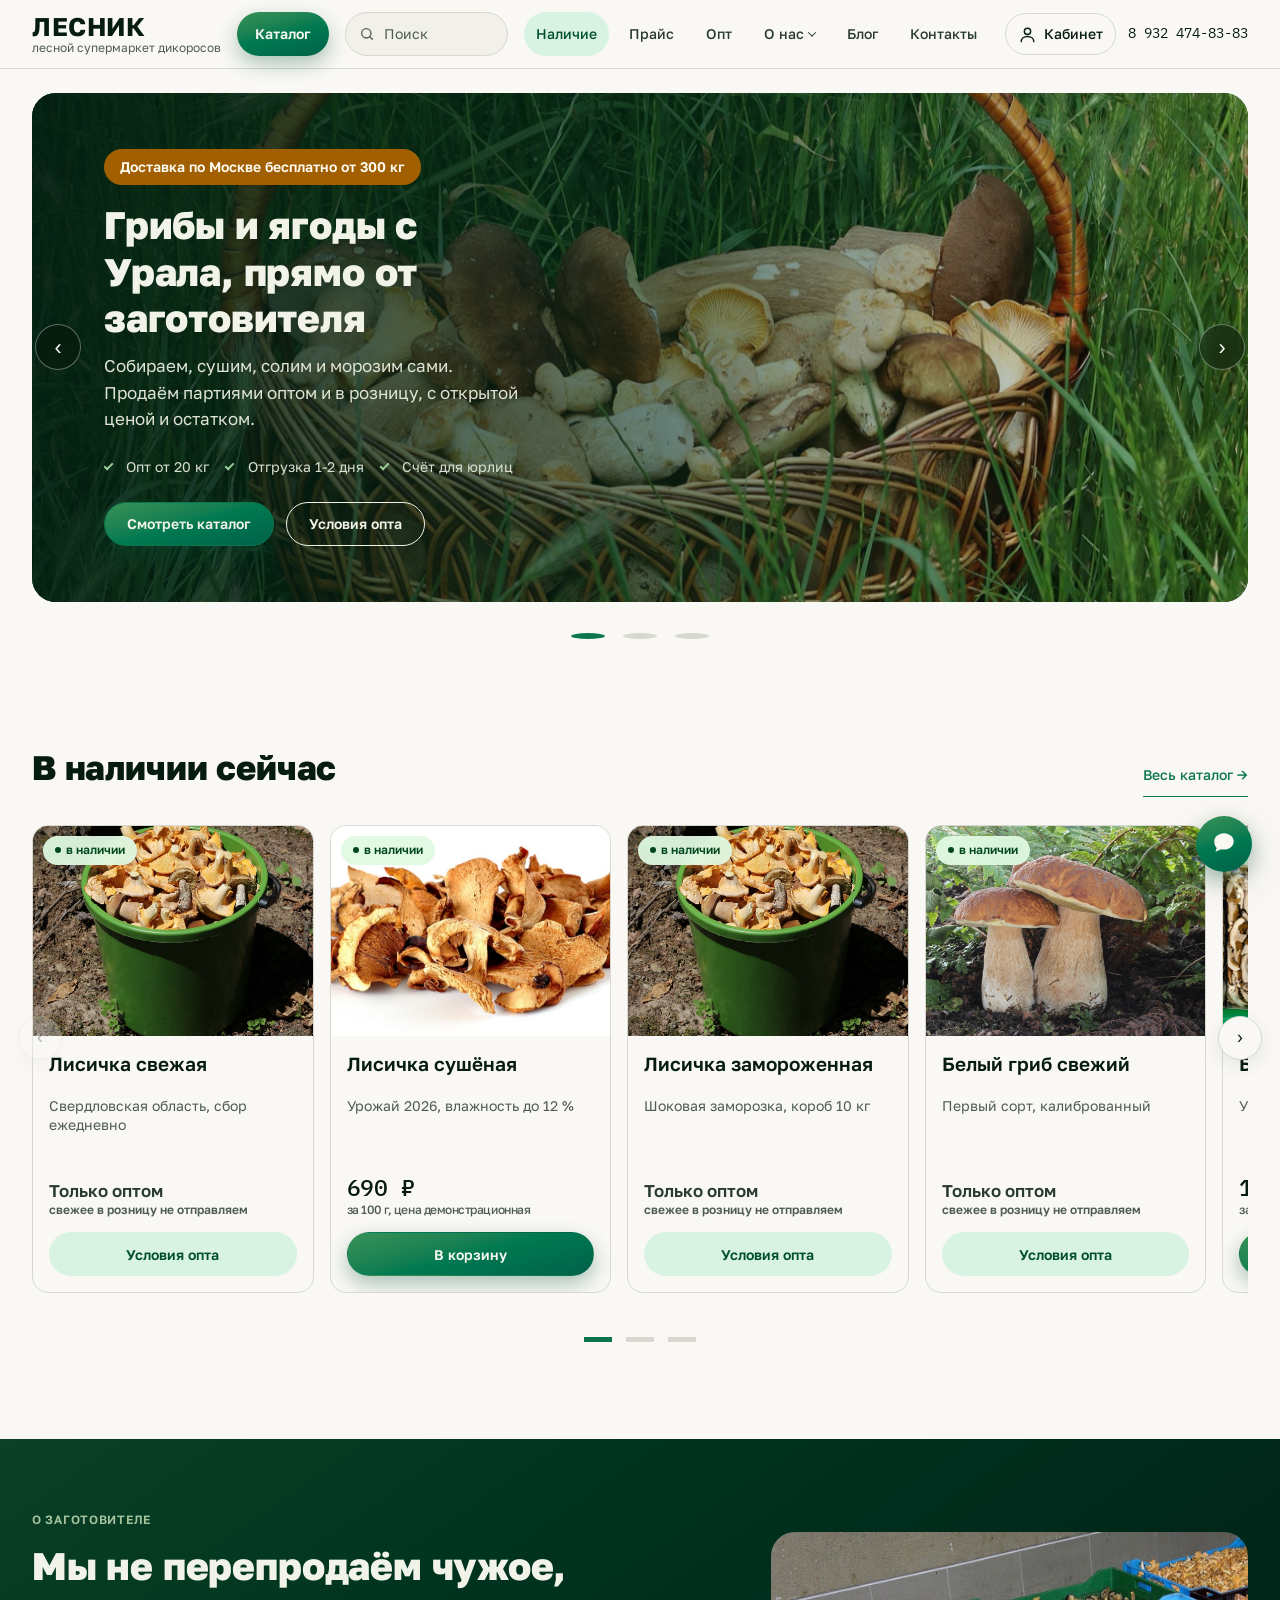
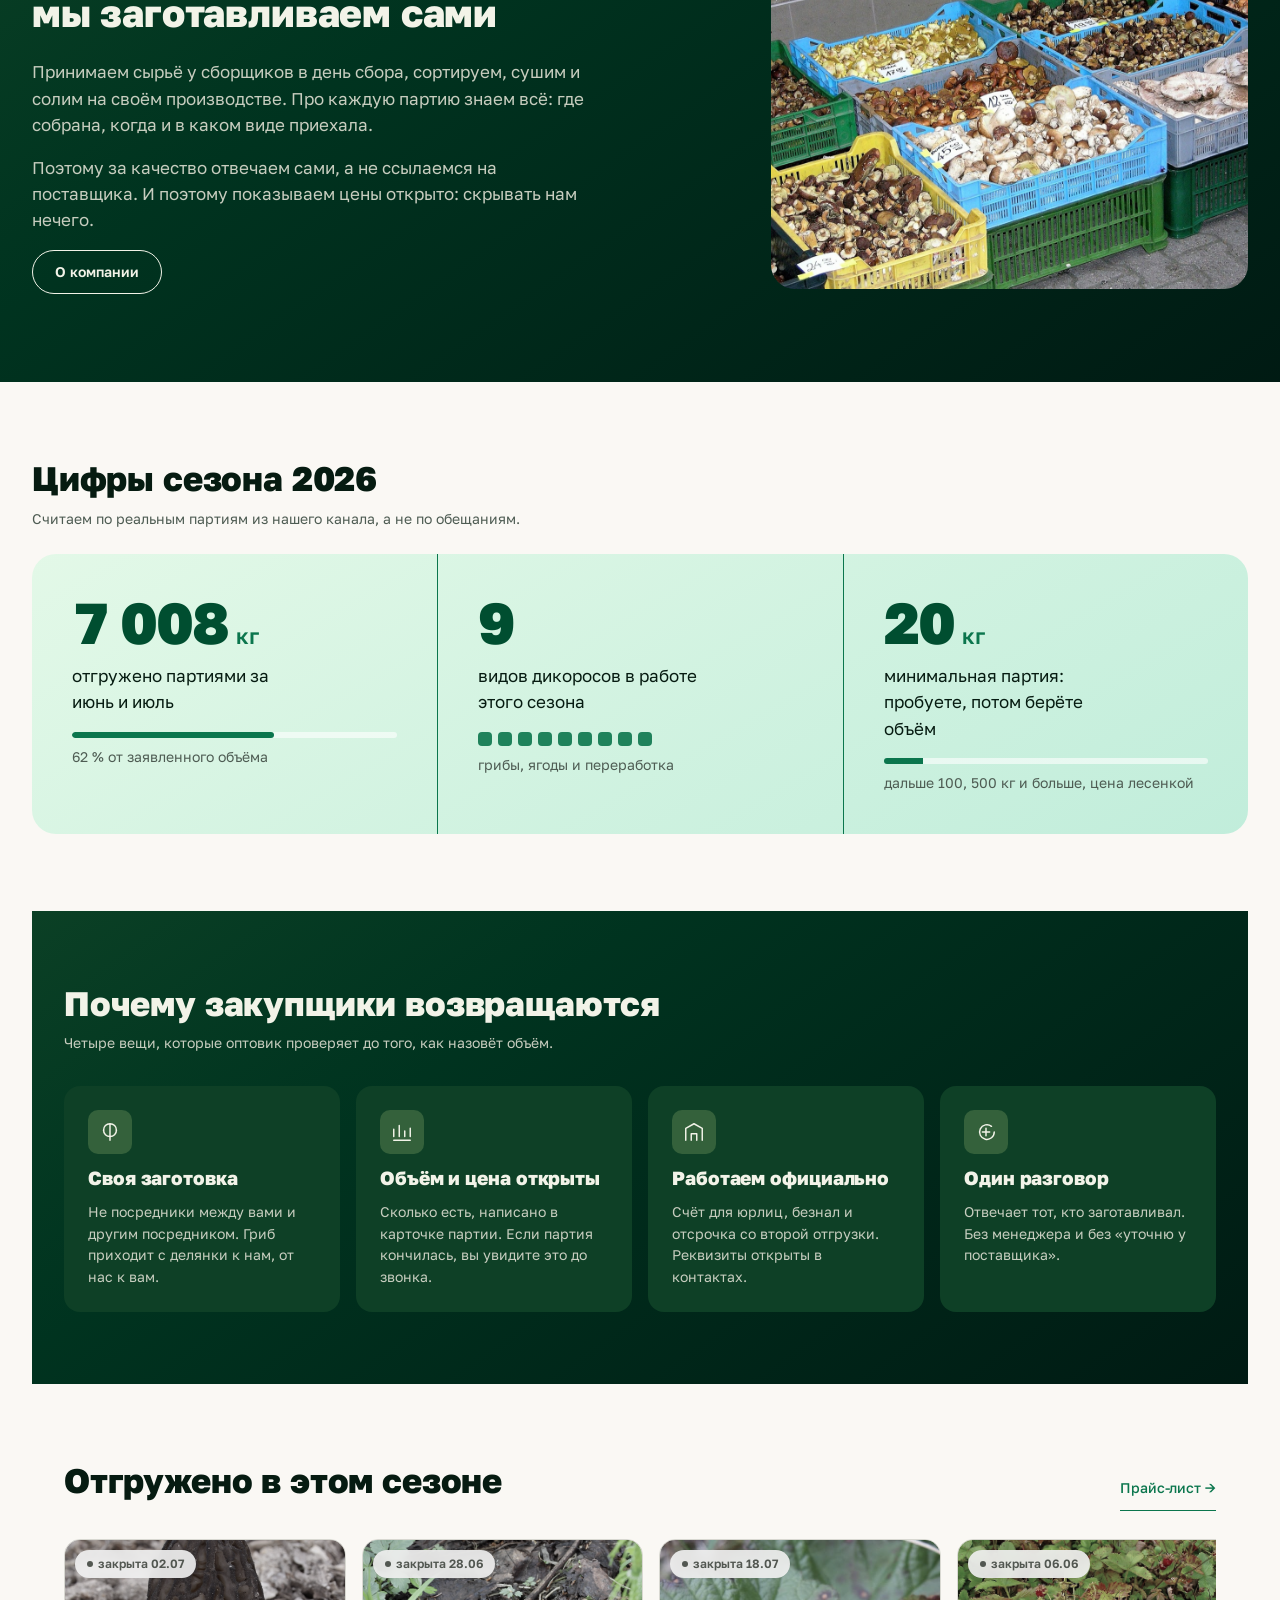
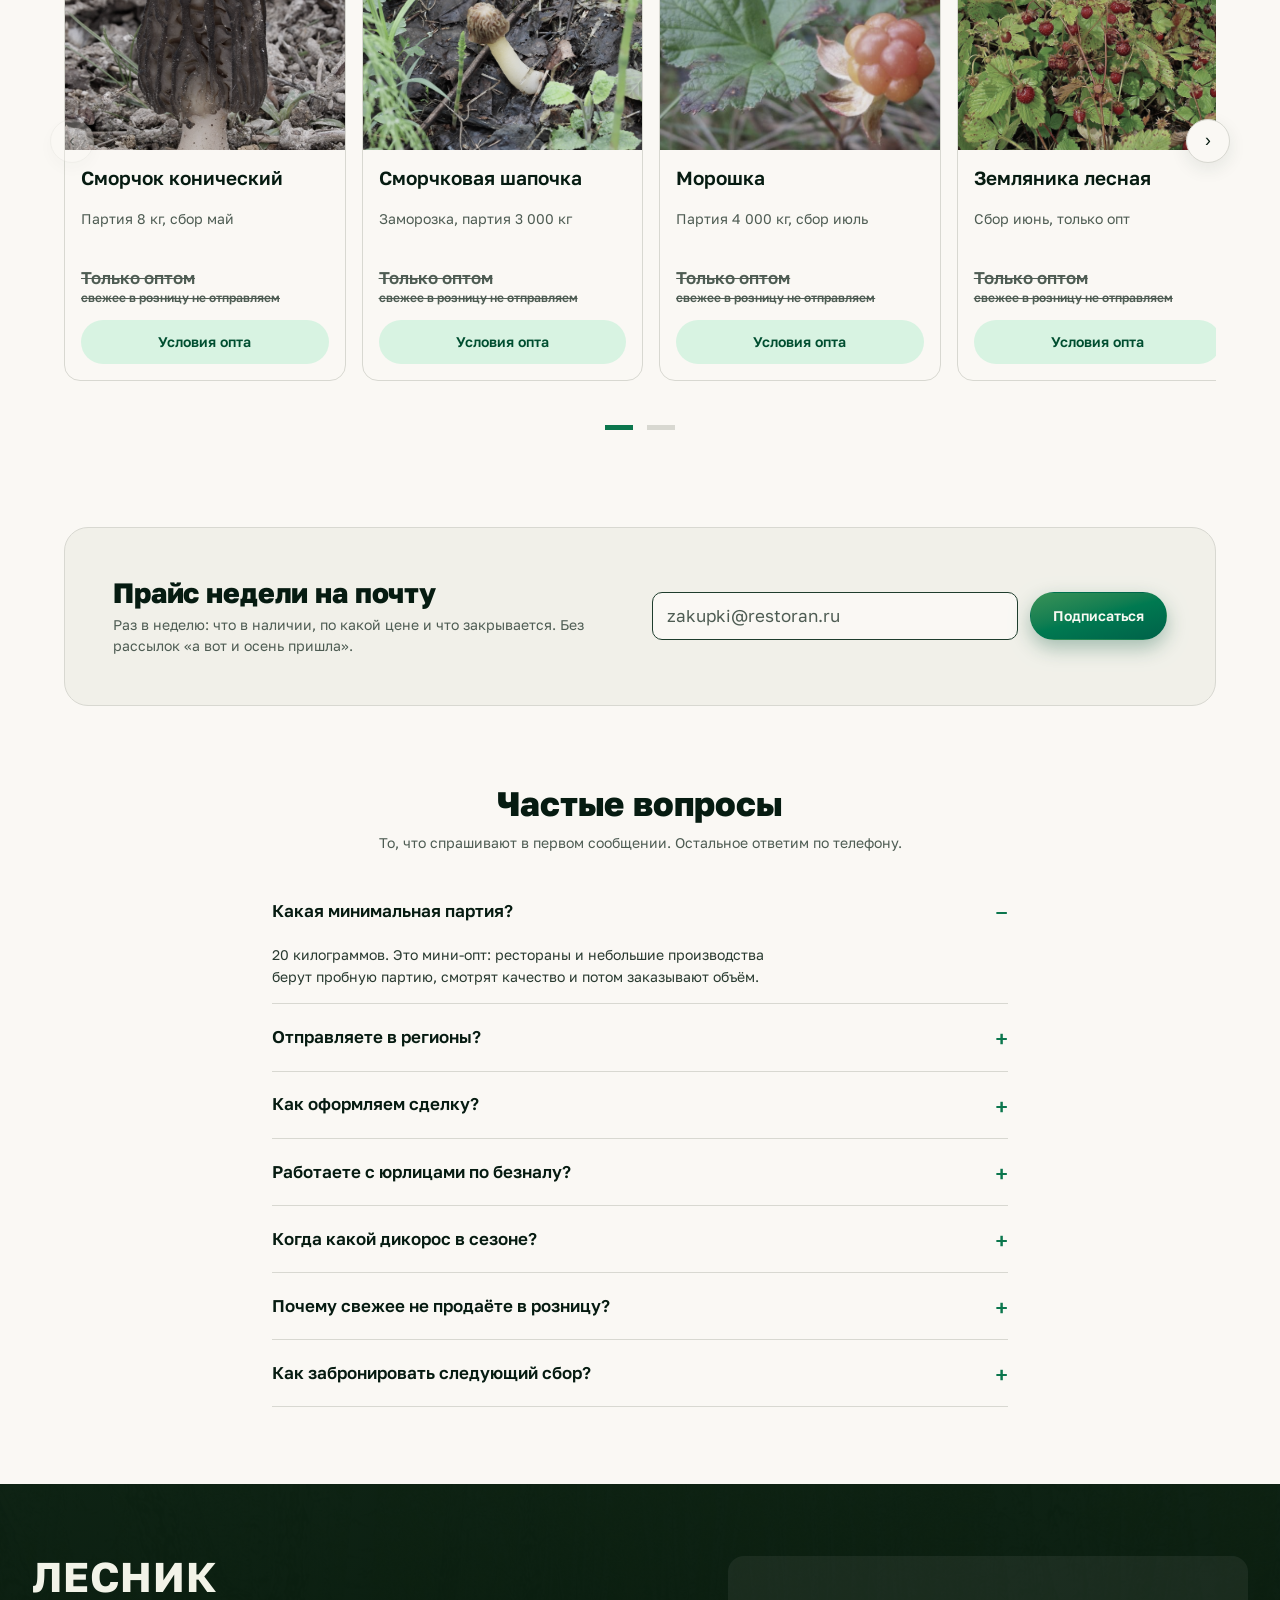
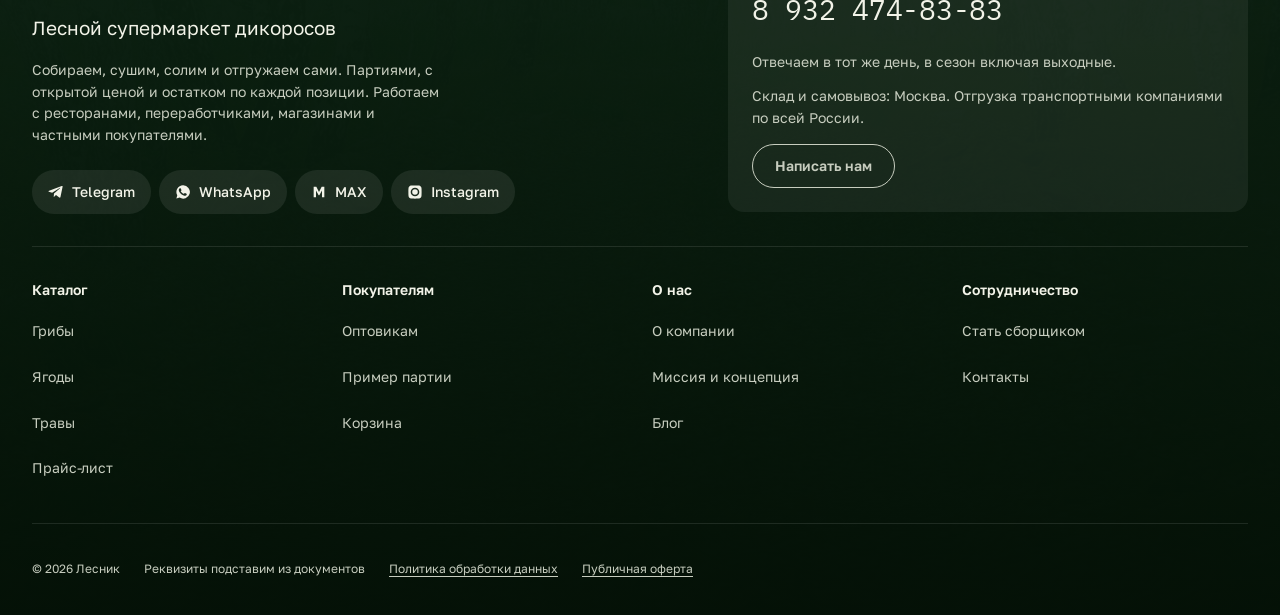
==== index.html @ 61a3cea1 "Каталог: дерево категорий, пресеты, фильтры по объёму, региону и рознице, шторка Co-Authored-By: Cla" ====
<!doctype html>
<html lang="ru">
<head>
<meta charset="utf-8">
<meta name="viewport" content="width=device-width, initial-scale=1">
<title>Лесник, лесной супермаркет дикоросов (прототип)</title>
<meta name="description" content="Прототип интернет-магазина дикоросов: витрина партий, живой прайс, опт и розница.">
<link rel="preconnect" href="https://fonts.googleapis.com">
<link rel="preconnect" href="https://fonts.gstatic.com" crossorigin>
<link href="https://fonts.googleapis.com/css2?family=Golos+Text:wght@400;500;600;700;800&family=IBM+Plex+Mono:wght@400;500&display=swap" rel="stylesheet">
<link rel="stylesheet" href="app.css">
<script src="seed.js"></script>
<script src="store.js"></script>
</head>
<body>

<a class="sr-only" href="#main">К содержимому</a>

<!-- ══════════════════ ШАПКА ══════════════════ -->
<header class="mast">
  <div class="wrap mast__in">
    <a class="mast__brandbox" href="#/" style="text-decoration:none">
      <span class="mast__word">ЛЕСНИК</span>
      <span class="mast__descr">лесной супермаркет дикоросов</span>
    </a>
    <a class="catbtn" href="#/catalog">Каталог</a>

    <div class="search" id="search">
      <form class="search__form" id="searchForm" role="search">
        <span class="search__ico" aria-hidden="true">
          <svg width="16" height="16" viewBox="0 0 24 24" fill="none" stroke="currentColor" stroke-width="2" stroke-linecap="round"><circle cx="11" cy="11" r="7"/><path d="M20 20l-3.5-3.5"/></svg>
        </span>
        <input type="search" id="searchInput" placeholder="Поиск"
               data-ph-open="Например: лисичка сушёная в мешках или ягода в заморозке"
               aria-label="Поиск по каталогу" autocomplete="off">
        <button class="search__go" type="submit">Найти</button>
        <button class="search__x" type="button" id="searchClose" aria-label="Закрыть поиск">
          <svg width="18" height="18" viewBox="0 0 24 24" fill="none" stroke="currentColor" stroke-width="2" stroke-linecap="round"><path d="M6 6l12 12M18 6L6 18"/></svg>
        </button>
        <div class="search__drop" id="searchDrop" role="region" aria-label="Подсказки поиска" hidden></div>
      </form>
    </div>

    <nav class="mast__nav" aria-label="Основная навигация">
      <a href="#/">Наличие</a>
      <a href="#/price">Прайс</a>
      <a href="#/opt">Опт</a>
      <details class="drop" id="dropAbout">
        <summary class="drop__btn">О нас</summary>
        <div class="drop__menu">
          <a href="#/about">О компании<small>Кто мы и как заготавливаем</small></a>
          <a href="#/mission">Миссия и концепция<small>Во что мы верим</small></a>
          <a href="#/pickers">Сборщикам<small>Заработок от 120 000 ₽ в месяц</small></a>
          <a href="#/eco">Экотуризм<small>Выезд за грибами вместе с нами</small></a>
        </div>
      </details>
      <a class="navm" href="#/about">О компании</a>
      <a class="navm" href="#/eco">Экотуризм</a>
      <a class="navm" href="#/mission">Миссия</a>
      <a class="navm" href="#/pickers">Сборщикам</a>
      <a href="#/blog">Блог</a>
      <a href="#/contacts">Контакты</a>
    </nav>

    <div class="mast__tools">
      <a class="mast__lk" href="#/lk" id="lkLink" aria-label="Кабинет оптового покупателя">
        <svg width="19" height="19" viewBox="0 0 24 24" fill="none" stroke="currentColor" stroke-width="1.8" stroke-linecap="round" stroke-linejoin="round"><circle cx="12" cy="8" r="4"/><path d="M4 21c0-4 3.6-6.5 8-6.5s8 2.5 8 6.5"/></svg>
        <span class="mast__lk__t" id="lkLabel">Кабинет</span>
      </a>
      <a class="mast__phone" href="tel:+79324748383">8 932 474-83-83</a>
      <a class="mast__call" href="tel:+79324748383" aria-label="Позвонить">
        <svg width="19" height="19" viewBox="0 0 24 24" fill="none" stroke="currentColor" stroke-width="2" stroke-linecap="round" stroke-linejoin="round"><path d="M22 16.9v3a2 2 0 0 1-2.2 2 19.8 19.8 0 0 1-8.6-3.1 19.5 19.5 0 0 1-6-6A19.8 19.8 0 0 1 2.1 4.2 2 2 0 0 1 4.1 2h3a2 2 0 0 1 2 1.7c.13.96.36 1.9.7 2.8a2 2 0 0 1-.45 2.1L8.1 9.9a16 16 0 0 0 6 6l1.3-1.25a2 2 0 0 1 2.1-.45c.9.34 1.84.57 2.8.7A2 2 0 0 1 22 16.9z"/></svg>
      </a>
      <a href="#/cart" class="cartlink" id="cartlink" hidden>Корзина <span id="cartcount" class="num">0</span></a>
    </div>
  </div>
</header>

<main id="main">

<!-- ══════════════════ ГЛАВНАЯ ══════════════════ -->
<section class="screen" data-route="/" aria-label="Наличие">
  <div class="wrap">

    <div class="hero">
      <div class="hero__frame">
        <div class="hero__slide is-on" data-slide="0">
          <img src="img/hero.jpg" alt="Корзина со свежесобранными лесными грибами" fetchpriority="high">
          <div class="hero__veil"></div>
          <div class="hero__copy">
            <span class="hero__promo" data-text="heroPromo">Доставка по Москве бесплатно от 300 кг</span>
            <h1 data-text="heroTitle">Грибы и ягоды с Урала, прямо от заготовителя</h1>
            <p>Собираем, сушим, солим и морозим сами. Продаём партиями оптом и в розницу, с открытой ценой и остатком.</p>
            <ul class="hero__facts">
              <li>Опт от 20 кг</li>
              <li>Отгрузка 1-2 дня</li>
              <li>Счёт для юрлиц</li>
            </ul>
            <div class="hero__cta">
              <a class="btn btn--solid" href="#/catalog">Смотреть каталог</a>
              <a class="btn" href="#/opt">Условия опта</a>
            </div>
          </div>
        </div>
        <div class="hero__slide" data-slide="1">
          <img src="img/smorchok.jpg" alt="Сморчок конический в лесу" loading="lazy">
          <div class="hero__veil"></div>
          <div class="hero__copy">
            <h2>Бронь урожая 2027</h2>
            <p>Сморчок и морошка уходят в первые дни. Зимой фиксируем объём и цену на весенний сбор.</p>
            <a class="btn btn--solid" href="#/opt">Бронь следующего сбора</a>
          </div>
        </div>
        <div class="hero__slide" data-slide="2">
          <img src="img/sborshiki.jpg" alt="Сборщики дикоросов в лесу" loading="lazy">
          <div class="hero__veil"></div>
          <div class="hero__copy">
            <h2>Ищем сборщиков в команду</h2>
            <p>Оплачиваем проезд и проживание, платим зарплату. Заработок от 120 000 ₽ в месяц в сезон.</p>
            <a class="btn btn--solid" href="#/pickers">Стать сборщиком</a>
          </div>
        </div>
      </div>
      <div class="hero__pager">
        <button class="hero__nav hero__nav--prev" type="button" data-hero="-1" aria-label="Предыдущий баннер"><span>‹</span></button>
        <div class="hero__dots" role="group" aria-label="Слайды">
          <button type="button" data-dot="0" aria-pressed="true" aria-label="Слайд 1"></button>
          <button type="button" data-dot="1" aria-pressed="false" aria-label="Слайд 2"></button>
          <button type="button" data-dot="2" aria-pressed="false" aria-label="Слайд 3"></button>
        </div>
        <button class="hero__nav hero__nav--next" type="button" data-hero="1" aria-label="Следующий баннер"><span>›</span></button>
      </div>
    </div>

    <div class="shead" data-reveal>
      <h2>В наличии сейчас</h2>
      <a class="tlink" href="#/catalog">Весь каталог →</a>
    </div>
    <div class="rail" data-rail-box data-reveal>
      <ul class="rail__track" id="homeLive"></ul>
      <button class="rail__nav rail__nav--prev" type="button" data-rail="-1" aria-label="Назад">‹</button>
      <button class="rail__nav rail__nav--next" type="button" data-rail="1" aria-label="Вперёд">›</button>
      <div class="rail__dots" role="group" aria-label="Страницы"></div>
    </div>
  </div>

  <div class="statement">
    <div class="wrap statement__in">
      <div data-reveal>
        <p class="eyebrow">О заготовителе</p>
        <h2>Мы не перепродаём чужое, мы заготавливаем сами</h2>
        <p>Принимаем сырьё у сборщиков в день сбора, сортируем, сушим и солим на своём производстве. Про каждую партию знаем всё: где собрана, когда и в каком виде приехала.</p>
        <p>Поэтому за качество отвечаем сами, а не ссылаемся на поставщика. И поэтому показываем цены открыто: скрывать нам нечего.</p>
        <p><a class="btn" href="#/about">О компании</a></p>
      </div>
      <div class="statement__shot" data-reveal>
        <img src="img/priemka.jpg" alt="Ящики со свежими грибами на приёмке, у каждой партии свой ценник" loading="lazy">
      </div>
    </div>
  </div>

  <div class="wrap">
    <div class="shead shead--stack" data-reveal>
      <h2>Цифры сезона 2026</h2>
      <p>Считаем по реальным партиям из нашего канала, а не по обещаниям.</p>
    </div>

    <div class="figures" data-reveal>
      <div class="summary">
        <div class="summary__cell">
          <span class="summary__val"><span data-count="7008">0</span><small>кг</small></span>
          <p class="summary__cap">отгружено партиями за июнь и июль</p>
          <div class="summary__bar" data-bar="62"><i></i></div>
          <p class="summary__note">62 % от заявленного объёма</p>
        </div>

        <div class="summary__cell">
          <span class="summary__val"><span data-count="9">0</span></span>
          <p class="summary__cap">видов дикоросов в работе этого сезона</p>
          <ul class="summary__marks" aria-hidden="true">
            <li></li><li></li><li></li><li></li><li></li><li></li><li></li><li></li><li></li>
          </ul>
          <p class="summary__note">грибы, ягоды и переработка</p>
        </div>

        <div class="summary__cell">
          <span class="summary__val"><span data-count="20">0</span><small>кг</small></span>
          <p class="summary__cap">минимальная партия: пробуете, потом берёте объём</p>
          <div class="summary__scale" aria-hidden="true"><i></i></div>
          <p class="summary__note">дальше 100, 500 кг и больше, цена лесенкой</p>
        </div>
      </div>
    </div>

  <div class="darkpanel">
    <div class="wrap darkpanel__in">
      <div class="darkpanel__head" data-reveal>
        <h2>Почему закупщики возвращаются</h2>
        <p>Четыре вещи, которые оптовик проверяет до того, как назовёт объём.</p>
      </div>
      <div class="tiles" data-reveal>
        <div class="tile">
          <span class="tile__ico" aria-hidden="true"><svg viewBox="0 0 24 24"><path d="M12 3v18M5 10c0-4 3-7 7-7M19 10c0-4-3-7-7-7"/><path d="M5 10c0 4 3 7 7 7s7-3 7-7"/></svg></span>
          <h3>Своя заготовка</h3>
          <p>Не посредники между вами и другим посредником. Гриб приходит с делянки к нам, от нас к вам.</p>
        </div>
        <div class="tile">
          <span class="tile__ico" aria-hidden="true"><svg viewBox="0 0 24 24"><path d="M3 17V9M9 17V5M15 17v-6M21 17v-9"/><path d="M3 21h18"/></svg></span>
          <h3>Объём и цена открыты</h3>
          <p>Сколько есть, написано в карточке партии. Если партия кончилась, вы увидите это до звонка.</p>
        </div>
        <div class="tile">
          <span class="tile__ico" aria-hidden="true"><svg viewBox="0 0 24 24"><path d="M3 21V8l9-5 9 5v13"/><path d="M9 21v-7h6v7"/></svg></span>
          <h3>Работаем официально</h3>
          <p>Счёт для юрлиц, безнал и отсрочка со второй отгрузки. Реквизиты открыты в контактах.</p>
        </div>
        <div class="tile">
          <span class="tile__ico" aria-hidden="true"><svg viewBox="0 0 24 24"><path d="M21 12a8 8 0 1 1-3-6.2"/><path d="M8 12h8M12 8v8"/></svg></span>
          <h3>Один разговор</h3>
          <p>Отвечает тот, кто заготавливал. Без менеджера и без «уточню у поставщика».</p>
        </div>
      </div>
    </div>
  </div>

  <div class="wrap">
    <div class="shead" data-reveal>
      <h2>Отгружено в этом сезоне</h2>
      <a class="tlink" href="#/price">Прайс-лист →</a>
    </div>
    <div class="rail" data-rail-box data-reveal>
      <ul class="rail__track" id="homeClosed"></ul>
      <button class="rail__nav rail__nav--prev" type="button" data-rail="-1" aria-label="Назад">‹</button>
      <button class="rail__nav rail__nav--next" type="button" data-rail="1" aria-label="Вперёд">›</button>
      <div class="rail__dots" role="group" aria-label="Страницы"></div>
    </div>
    <div class="subscribe" data-reveal>
      <div>
        <h2>Прайс недели на почту</h2>
        <p>Раз в неделю: что в наличии, по какой цене и что закрывается. Без рассылок «а вот и осень пришла».</p>
      </div>
      <form data-form="sub" novalidate>
        <label class="field"><span class="sr-only">Почта</span><input name="mail" type="email" placeholder="zakupki@restoran.ru" required><em class="err">Проверьте адрес почты</em></label>
        <button class="btn btn--solid" type="submit">Подписаться</button>
      </form>
    </div>

    <div class="shead shead--center" data-reveal>
      <h2>Частые вопросы</h2>
      <p>То, что спрашивают в первом сообщении. Остальное ответим по телефону.</p>
    </div>
    <div class="faq" data-reveal>
      <details open>
        <summary>Какая минимальная партия?</summary>
        <p>20 килограммов. Это мини-опт: рестораны и небольшие производства берут пробную партию, смотрят качество и потом заказывают объём.</p>
      </details>
      <details>
        <summary>Отправляете в регионы?</summary>
        <p>Да, транспортной компанией. Сушёное и замороженное едет в любой регион. Свежую лисичку тоже возим: она не червивеет и переносит двое суток дороги.</p>
      </details>
      <details>
        <summary>Как оформляем сделку?</summary>
        <p>Работаем по счёту с юрлицами и за наличные с частными покупателями. Реквизиты открыты в контактах, счёт выставляем в день заявки, отсрочка обсуждается со второй отгрузки.</p>
      </details>
      <details>
        <summary>Работаете с юрлицами по безналу?</summary>
        <p>Да. Счёт выставляем в день заявки, отсрочка обсуждается со второй отгрузки. Наличные и карта тоже работают.</p>
      </details>
      <details>
        <summary>Когда какой дикорос в сезоне?</summary>
        <p>Сморчок в апреле и мае, земляника в июне, лисичка с июня по сентябрь, морошка в июле, белый гриб с июля по октябрь, клюква и брусника в сентябре и октябре. Вне сезона отгружаем из сушки и заморозки.</p>
      </details>
      <details>
        <summary>Почему свежее не продаёте в розницу?</summary>
        <p>Свежий гриб живёт трое суток и не переживёт доставку до квартиры. В розницу продаём сушёное, замороженное и солёное: оно доезжает в том виде, за который мы отвечаем.</p>
      </details>
      <details>
        <summary>Как забронировать следующий сбор?</summary>
        <p>Зимой фиксируем объём и цену на весенние и летние партии. Вы называете объём, мы цену, и партия едет к вам, а не в общий доступ.</p>
      </details>
    </div>
  </div>
</section>

<!-- ══════════════════ КАТАЛОГ ══════════════════ -->
<section class="screen" data-route="/catalog" aria-label="Каталог">
  <div class="wrap">
    <div class="inv">
      <h1>Каталог дикоросов</h1>
      <div class="inv__meta">
        <span>Грибы, ягоды и травы</span>
        <span>Свежие, замороженные, сушёные, солёные</span>
      </div>
    </div>

    <div class="catalog" style="margin-top:var(--space-xl)">
      <aside class="catnav" id="catnav">
        <button class="catnav__toggle" type="button" data-catnav-toggle>Категории</button>
        <!-- список строится из данных админки: названия и состав категорий правятся там -->
        <ul class="catnav__list" id="catnavList"></ul>
      </aside>

      <div>
        <div class="filterbar">
          <!-- быстрые наборы: один тап вместо трёх переключений -->
          <div class="presets" role="group" aria-label="Быстрый выбор">
            <button type="button" data-preset="fresh">Свежее</button>
            <button type="button" data-preset="keep">Долгого хранения</button>
            <button type="button" data-preset="retail">Есть в рознице</button>
            <button type="button" data-preset="mini">Мини-опт от 20 кг</button>
          </div>

          <div class="filterbar__row">
            <button class="fbtn" type="button" id="filtersOpen">
              <svg width="16" height="16" viewBox="0 0 24 24" fill="none" stroke="currentColor" stroke-width="2" stroke-linecap="round"><path d="M4 6h16M7 12h10M10 18h4"/></svg>
              Фильтры<span class="fbtn__n" id="filtersN" hidden>0</span>
            </button>

            <div class="filters" role="group" aria-label="Фильтры">
              <label class="switchpill">
                <input type="checkbox" id="showClosed">
                <span>Показывать закрытые</span>
              </label>
              <div class="drop drop--sort" id="sortDrop">
                <button class="drop__btn" type="button" id="sortBtn" aria-expanded="false">
                  <span id="sortLabel">По наличию</span>
                </button>
                <div class="drop__menu" id="sortMenu" hidden>
                  <button type="button" data-sort="default">По наличию</button>
                  <button type="button" data-sort="price">По цене</button>
                  <button type="button" data-sort="date">По дате сбора</button>
                </div>
              </div>
            </div>

            <p class="counter" id="catCounter"></p>
          </div>

          <div class="chips" id="chips"></div>
        </div>

        <!-- шторка фильтров: на телефоне всё уходит сюда -->
        <div class="fsheet" id="fsheet" hidden>
          <div class="fsheet__box" role="dialog" aria-modal="true" aria-label="Фильтры">
            <div class="fsheet__grip"></div>
            <div class="fsheet__head">
              <h2>Фильтры</h2>
              <button class="btn btn--sm" type="button" data-fsheet-close>Закрыть</button>
            </div>

            <div class="fgroup">
              <p class="fgroup__t">Минимальный объём</p>
              <div class="fopts">
                <button type="button" data-filter="vol" data-value="mini">От 20 кг</button>
                <button type="button" data-filter="vol" data-value="big">От 500 кг</button>
              </div>
            </div>

            <div class="fgroup">
              <p class="fgroup__t">Регион сбора</p>
              <div class="fopts" id="fRegions"></div>
            </div>

            <div class="fgroup">
              <p class="fgroup__t">Ещё</p>
              <div class="fopts">
                <button type="button" data-filter="retail" data-value="yes">Есть в рознице</button>
                <button type="button" data-filter="avail" data-value="all">Показывать закрытые</button>
              </div>
            </div>

            <div class="fsheet__foot">
              <button class="btn" type="button" data-reset-filters>Сбросить</button>
              <button class="btn btn--solid" type="button" data-fsheet-close id="fsheetApply">Показать</button>
            </div>
          </div>
        </div>

        <ul class="lots" id="catGrid"></ul>
        <div class="empty" id="catEmpty" hidden></div>
      </div>
    </div>
  </div>
</section>

<!-- ══════════════════ КАРТОЧКА ПАРТИИ (рендерится из данных) ══════════════════ -->
<section class="screen" data-route="/lot" aria-label="Партия">
  <div class="wrap" id="lotPage"></div>
</section>

<!-- ══════════════════ ОПТ ══════════════════ -->
<section class="screen" data-route="/opt" aria-label="Оптовикам">
  <div class="wrap">
    <div class="inv">
      <h1>Оптом от 20 килограммов, счёт в тот же день</h1>
      <div class="inv__meta"><span>Мини-опт от 20 кг</span><span>Опт от 500 кг</span><span>Контракт на сезон обсуждается отдельно</span></div>
    </div>

    <div class="shead shead--stack">
      <h2>Кому мы отгружаем</h2>
      <p>У каждого сегмента свой минимальный объём, своя тара и свои условия отгрузки.</p>
    </div>
    <div class="trust">
      <div><b>Рестораны и шефы</b>свежий гриб и ягода в сезон, доставка по Москве в день сбора, от 20 кг</div>
      <div><b>Переработчики</b>крупный объём одной фракции: заморозка, сушка, соление в бочках, от 500 кг</div>
      <div><b>Магазины и сети</b>сушёное и мороженое под фасовку, стабильный объём круглый год</div>
      <div><b>Экспорт</b>сушёный белый и лисичка, объём, тара и сроки обсуждаются индивидуально</div>
    </div>

    <div class="shead shead--stack">
      <h2>Как проходит сделка</h2>
      <p>Три действия от заявки до машины. Без предоплаты за знакомство.</p>
    </div>
    <ol class="steps">
      <li><b>Смотрите партию</b><p>Объём, фракция, регион и дата сбора в карточке. Цена лесенкой от объёма, без «напишите в директ».</p></li>
      <li><b>Бронируете объём</b><p>Заявка приходит напрямую, отвечаем в тот же день. Выставляем счёт или работаем за наличные.</p></li>
      <li><b>Забираете</b><p>Самовывоз со склада, доставка по Москве или отправка транспортной компанией в регион.</p></li>
    </ol>

    <div class="shead shead--stack">
      <h2>Условия</h2>
      <p>То, что закупщик всё равно спросит в первом же сообщении.</p>
    </div>
    <div class="split">
      <dl class="dl">
        <dt>Минимальная партия</dt><dd>20 кг</dd>
        <dt>Оплата</dt><dd>нал, безнал, счёт для юрлиц</dd>
        <dt>Отсрочка</dt><dd>от второй отгрузки</dd>
        <dt>Самовывоз</dt><dd>склад в Москве</dd>
        <dt>Доставка по Москве</dt><dd>от 300 кг бесплатно</dd>
        <dt>Регионы</dt><dd>транспортной компанией</dd>
        <dt>Тара</dt><dd>ящик, мешок, бочка, вакуум</dd>
      </dl>
      <div class="formcard">
        <h3>Запрос цены на объём</h3>
        <form data-form="kp" novalidate>
          <label class="field"><span>Что интересует</span>
            <select name="item"><option>Лисичка свежая</option><option>Лисичка сушёная</option><option>Белый гриб свежий</option><option>Морошка</option><option>Клюква, брусника</option><option>Другое</option></select>
          </label>
          <label class="field"><span>Объём, кг</span><input name="qty" type="number" min="20" placeholder="500" required><em class="err">Минимальный объём 20 кг</em></label>
          <label class="field"><span>Город доставки</span><input name="city" placeholder="Москва" required><em class="err">Укажите город</em></label>
          <label class="field"><span>Телефон</span><input name="phone" type="tel" placeholder="+7" required><em class="err">Нужен телефон для связи</em></label>
          <button class="btn btn--solid btn--full" type="submit">Запросить цену</button>
        </form>
      </div>
    </div>

    <p class="note" style="margin-top:var(--space-2xl)">Бронь урожая следующего сезона: фиксируем объём и цену зимой, и вы не зависите от того, каким выйдет сбор. <a href="#/contacts">Обсудить контракт</a></p>
  </div>
</section>

<!-- ══════════════════ ПРАЙС ══════════════════ -->
<section class="screen" data-route="/price" aria-label="Прайс-лист">
  <div class="wrap">
    <div class="inv">
      <h1>Прайс-лист на <span id="priceDate">сегодня</span></h1>
      <div class="inv__meta"><span>Обновляется из админки</span><span>Цены без НДС</span><span>Актуален 7 дней</span></div>
    </div>

    <div class="pricegate" id="priceGate" hidden>
      <p><b>Оптовые цены открыты в кабинете.</b> Регистрация занимает минуту: подтверждаем вручную и открываем лесенку от объёма по всем партиям.</p>
      <a class="btn btn--solid" href="#/lk">Открыть доступ к опту</a>
    </div>

    <div style="display:flex;gap:var(--space-sm);flex-wrap:wrap;margin-block:var(--space-xl)">
      <button class="btn" type="button" data-demo="Прайс собран в PDF">Скачать PDF</button>
      <button class="btn" type="button" data-demo="Прайс собран в XLSX">Скачать XLSX</button>
      <button class="btn btn--solid" type="button" data-order="">Запросить цену</button>
    </div>

    <div class="scroller">
      <table class="sheet">
        <caption>Цена за кг на минимальном объёме. Дальше дешевле лесенкой, шаг виден в карточке партии.</caption>
        <thead><tr><th>Позиция</th><th>Состояние</th><th>В наличии</th><th>Цена за кг</th><th>Статус</th><th></th></tr></thead>
        <tbody id="priceRows"></tbody>
      </table>
    </div>

  </div>
</section>

<!-- ══════════════════ О КОМПАНИИ ══════════════════ -->
<section class="screen" data-route="/about" aria-label="О компании">
  <div class="wrap">
    <div class="pagehero">
      <img src="img/korzina.jpg" alt="Приёмка свежесобранных грибов">
      <div class="pagehero__veil"></div>
      <div class="pagehero__copy">
        <p class="eyebrow">О компании</p>
        <h1>Лесной супермаркет дикоросов</h1>
        <p>Собираем, сушим, солим и отгружаем сами. Без перекупов, без отдела продаж, без «уточню у поставщика».</p>
      </div>
    </div>

    <div class="split" style="margin-top:var(--space-2xl)">
      <div class="prose stack">
        <h2>Как это начиналось</h2>
        <p>Всё началось с обычного сбора для себя. Потом появились люди, которые просили привезти ещё, за ними рестораны, за ними переработчики. Так частный интерес превратился в заготовку: свои делянки, своя сушка, свои сборщики по регионам.</p>
        <p>Сегодня «Лесник» это лесной супермаркет дикоросов. Мы показываем работу изнутри: реальные цены, реальные объёмы и реальные ошибки, которые в этом деле совершают все. За этим и следят восемь тысяч человек в наших соцсетях.</p>

        <h2>Почему мы вообще этим занимаемся</h2>
        <p>Дикорос это единственный продукт, который никто не выращивал. Его не сеяли, не поливали и не удобряли: он просто вырос, и его нужно успеть взять. Отсюда всё остальное в этом деле, и хорошее, и плохое.</p>
        <p>Хорошее: продукт получается настоящим без всяких усилий по маркетингу. Плохое: сезон нельзя запланировать, партия конечна, а испортить её можно за один тёплый день в кузове. Поэтому в дикоросах так много посредников, тумана с ценами и обещаний «привезём, когда будет».</p>
        <p>Мы строим дело ровно наоборот: показываем конечность вместо того, чтобы её прятать. У каждой партии есть объём, дата и остаток. Кончилась, так и написано. Это неудобно для витрины, зато честно, и закупщик перестаёт гадать.</p>

        <h2>Что мы делаем</h2>
        <p>Принимаем сырьё у сборщиков в день сбора, сортируем и отбраковываем, сушим воздушной сушкой при 45 градусах, замораживаем шоковой заморозкой, солим в бочках. Отгружаем партиями со склада в Москве, отправляем транспортными компаниями в регионы.</p>
      </div>

      <div class="stack">
        <div class="formcard">
          <h3>Коротко о нас</h3>
          <dl class="dl">
            <dt>Чем занимаемся</dt><dd>заготовка дикоросов</dd>
            <dt>Регионы сбора</dt><dd>Урал, Северо-Запад</dd>
            <dt>Отгрузка</dt><dd>Москва, вся Россия</dd>
            <dt>Минимальная партия</dt><dd>20 кг</dd>
            <dt>Сезон</dt><dd>апрель — октябрь</dd>
            <dt>Вне сезона</dt><dd>сушка, заморозка, соление</dd>
          </dl>
          <p style="font-size:var(--text-sm);color:var(--color-muted);margin-top:var(--space-md)">Юридические реквизиты откроем в разделе «Контакты».</p>
        </div>
      </div>
    </div>

    <div class="shead shead--stack">
      <h2>География сбора</h2>
      <p>Сезон идёт волной с юга на север, и мы идём за ним.</p>
    </div>
    <ul class="timeline">
      <li><b>Урал</b><p>Свердловская область: основная база по лисичке и белому грибу. Ежедневная приёмка в сезон.</p></li>
      <li><b>Северо-Запад</b><p>Болотные ягоды: морошка, клюква, брусника. Сбор короткий, партии крупные.</p></li>
      <li><b>Средняя полоса</b><p>Ранний сморчок весной, земляника в июне. Небольшие объёмы, высокая цена.</p></li>
    </ul>

    <div class="shead shead--stack">
      <h2>Как это делается</h2>
      <p>Три передела между лесом и вашей машиной.</p>
    </div>
    <div class="cols">
      <figure class="figure"><img src="img/korzina.jpg" alt="Свежесобранные грибы в корзине" loading="lazy"><figcaption>Приёмка и сортировка в день сбора</figcaption></figure>
      <figure class="figure"><img src="img/sushenye.jpg" alt="Сушёные грибы" loading="lazy"><figcaption>Воздушная сушка при 45 градусах</figcaption></figure>
      <figure class="figure"><img src="img/belyi.jpg" alt="Белые грибы" loading="lazy"><figcaption>Калибровка и упаковка под заказчика</figcaption></figure>
    </div>

    <div class="shead shead--stack">
      <h2>Как мы отвечаем за качество</h2>
      <p>У нас нет отдела контроля: сырьё смотрит тот, кто его принимает, и он же отвечает за партию.</p>
    </div>
    <div class="principles">
      <div class="principle"><b>Отбраковка на приёмке</b><p>Мятое, подмоченное и перележавшее не берём у сборщика. Проще отказать на входе, чем разбираться с претензией.</p></div>
      <div class="principle"><b>Одна партия, один сбор</b><p>Не смешиваем сборы разных дней в одну партию: иначе половина будет свежей, а половина уже нет.</p></div>
      <div class="principle"><b>Замена без спора</b><p>Если партия пришла не такой, как в карточке, меняем или возвращаем деньги. Спорить с закупщиком дороже, чем заменить.</p></div>
    </div>

    <div class="subscribe">
      <div>
        <h2>Хотите работать с нами</h2>
        <p>Посмотрите, что открыто прямо сейчас, или напишите: подскажем по объёму и срокам.</p>
      </div>
      <div style="display:flex;gap:var(--space-sm);flex-wrap:wrap">
        <a class="btn btn--solid" href="#/catalog">Смотреть каталог</a>
        <a class="btn" href="#/contacts">Написать</a>
      </div>
    </div>
  </div>
</section>

<!-- ══════════════════ МИССИЯ ══════════════════ -->
<section class="screen" data-route="/mission" aria-label="Миссия и концепция">
  <div class="wrap">
    <div class="pagehero">
      <img src="img/doroga.jpg" alt="Дорога через осенний лес">
      <div class="pagehero__veil"></div>
      <div class="pagehero__copy">
        <p class="eyebrow">Миссия и концепция</p>
        <h1>Сделать честную торговлю дикоросами нормой</h1>
        <p>Лес не принадлежит никому и принадлежит всем. Мы хотим, чтобы деньги от него доходили до тех, кто ходит по нему ногами.</p>
      </div>
    </div>

    <div class="shead shead--stack" style="margin-top:var(--space-2xl)">
      <h2>Во что мы верим</h2>
      <p>Четыре принципа, по которым мы принимаем решения, даже когда это невыгодно.</p>
    </div>
    <div class="principles">
      <div class="principle">
        <b>Честная цена</b>
        <p>Мы публикуем цены открыто, в постах и на сайте. Покупатель должен видеть цифру до разговора, а не после трёх сообщений в директ.</p>
      </div>
      <div class="principle">
        <b>Прямая работа</b>
        <p>Между лесом и вашей машиной должно быть как можно меньше рук. Каждая лишняя пара рук это плюс к цене и минус к качеству.</p>
      </div>
      <div class="principle">
        <b>Уважение к сборщику</b>
        <p>Сборщик это не расходный материал, а основа дела. Мы платим в день сдачи, называем цену заранее и не занижаем её задним числом.</p>
      </div>
      <div class="principle">
        <b>Качество как обязательство</b>
        <p>Мы отвечаем за партию своим именем, потому что имя у нас одно. Мятое, подмоченное и перележавшее не берём и не продаём.</p>
      </div>
    </div>

    <div class="statement" style="margin-top:var(--space-2xl);border-radius:var(--radius-banner);overflow:hidden">
      <div class="wrap statement__in">
        <div>
          <p class="eyebrow">Чего мы не делаем</p>
          <h2>Отказы, которые стоят нам денег</h2>
          <p>Принципы видно не в том, что компания обещает, а в том, от чего она отказывается, когда никто не смотрит.</p>
        </div>
        <div class="stack">
          <div class="prose stack">
            <p><b>Не смешиваем сборы.</b> Партия это один заход в лес. Досыпать вчерашнее к сегодняшнему проще и выгоднее, но тогда мы перестаём знать, что продаём.</p>
            <p><b>Не берём чужое под своим именем.</b> Если своего объёма не хватает, мы говорим «нет», а не докупаем на базе и не выдаём за своё.</p>
            <p><b>Не торгуем «по запросу».</b> Цена есть или её нет. Прятать цифру, чтобы посмотреть на клиента и назвать свою, мы считаем неуважением.</p>
            <p><b>Не занижаем цену сборщику задним числом.</b> Сказали на приёмке, столько и платим, даже если к вечеру рынок просел.</p>
          </div>
        </div>
      </div>
    </div>

    <div class="split" style="margin-top:var(--space-2xl)">
      <div class="prose stack">
        <h2>Что значит «лесной супермаркет»</h2>
        <p>Супермаркет это место, где всё понятно: видно товар, видно цену, видно срок. С дикоросами обычно наоборот: цена по запросу, наличие по звонку, качество по обещанию.</p>
        <p>Мы переносим логику нормального магазина в промысел, где её никогда не было. Каждая партия имеет карточку с объёмом, датой сбора и регионом, а остаток виден прямо на странице. Закончилась, видно и это. Никакого «сейчас узнаю у поставщика».</p>

        <h2>Куда мы идём</h2>
        <p>Хотим построить сеть приёмных пунктов в лесных регионах, чтобы сборщику не нужно было везти сырьё за сотню километров. Хотим, чтобы сбор дикоросов стал нормальной сезонной работой с понятным доходом, а не подработкой на удачу.</p>
        <p>И хотим, чтобы российский дикорос перестал уезжать за границу безымянным сырьём и возвращаться к нам под чужой этикеткой втридорога.</p>
      </div>
      <div class="stack">
        <figure class="figure"><img src="img/sborshiki.jpg" alt="Сборщики в лесу" loading="lazy"><figcaption>Сезон делают люди: сборщики и приёмщики в регионах</figcaption></figure>
        <div class="formcard">
          <h3>Разделяете подход</h3>
          <p style="font-size:var(--text-sm)">Мы всегда ищем людей: сборщиков, приёмщиков, партнёров в регионах.</p>
          <a class="btn btn--solid btn--full" href="#/pickers">Стать сборщиком</a>
        </div>
      </div>
    </div>
  </div>
</section>

<!-- ══════════════════ СБОРЩИКАМ ══════════════════ -->
<!-- ══════════════════ ЭКОТУРИЗМ ══════════════════ -->
<section class="screen" data-route="/eco" aria-label="Экотуризм">
  <div class="wrap">
    <div class="pagehero">
      <img src="img/doroga.jpg" alt="Лесная дорога в сезон сбора" loading="lazy">
      <div class="pagehero__veil"></div>
      <div class="pagehero__copy">
        <p class="eyebrow">Экотуризм</p>
        <h1>В лес с теми, кто ходит в него на работу</h1>
        <p>Мы принимаем сырьё каждый день и знаем по сводкам сборщиков, где в этом году пошёл гриб. Берём с собой тех, кому надоело искать наугад.</p>
        <ul class="hero__facts">
          <li>Свои делянки, не общий лес</li>
          <li>Урал, Северо-Запад, средняя полоса</li>
          <li>Сбор забираете себе</li>
        </ul>
      </div>
    </div>

    <!-- почему мы, а не навигатор -->
    <div class="split split--wide" style="margin-top:var(--section-gap)">
      <div class="prose stack">
        <h2>Почему в знакомом лесу пусто</h2>
        <p>Обычная поездка выглядит так: человек едет в лес, где брал в прошлом году, обходит его по кругу и возвращается с половиной ведра. Грибы при этом есть. Просто они в двадцати километрах, на другой стороне вырубки, и пошли три дня назад.</p>
        <p>Гриб живёт неделями и двигается по области вслед за дождями. Угадать это из города нельзя, а объехать пол-Урала на выходных не выйдет.</p>
        <p>Мы это видим по приёмке: каждый день к нам приезжают сборщики из разных районов, и сразу понятно, где сейчас пошло, а где пусто. На эту же карту опираемся, когда выбираем место для группы.</p>
      </div>
      <figure class="figure figure--tall">
        <img src="img/priemka.jpg" alt="Ящики с грибами на приёмке, у каждой партии свой ценник" loading="lazy">
        <figcaption>Приёмка каждый день: отсюда и знаем, где что идёт</figcaption>
      </figure>
    </div>

    <!-- календарь сезона -->
    <div class="shead shead--stack" data-reveal style="margin-top:var(--section-gap)">
      <h2>Что и когда собираем</h2>
      <p>Сезон идёт волнами с конца апреля по октябрь. Это те же сборы, из которых потом получаются партии в каталоге.</p>
    </div>

    <ul class="months" data-reveal>
      <li class="month">
        <div class="month__shot"><img src="img/smorchok.jpg" alt="Сморчок конический" loading="lazy"></div>
        <div class="month__b">
          <span class="month__when">апрель, май</span>
          <b>Сморчок</b>
          <p>Ранний гриб, растёт три-четыре недели в году. Самый короткий и самый азартный выезд сезона.</p>
          <span class="month__where">средняя полоса</span>
        </div>
      </li>
      <li class="month">
        <div class="month__shot"><img src="img/zemlyanika.jpg" alt="Лесная земляника" loading="lazy"></div>
        <div class="month__b">
          <span class="month__when">июнь</span>
          <b>Земляника</b>
          <p>Ягода на вырубках и опушках. Собирается медленно, зато и в магазине такой не бывает.</p>
          <span class="month__where">средняя полоса</span>
        </div>
      </li>
      <li class="month">
        <div class="month__shot"><img src="img/lisichka.jpg" alt="Лисички в ведре" loading="lazy"></div>
        <div class="month__b">
          <span class="month__when">июль, август</span>
          <b>Лисичка, белый, морошка</b>
          <p>Разгар сезона. Лисичка не червивеет и прощает новичкам ошибки, белый попадается реже и ценится дороже.</p>
          <span class="month__where">Урал, Северо-Запад</span>
        </div>
      </li>
      <li class="month">
        <div class="month__shot"><img src="img/solenya.jpg" alt="Солёные грузди" loading="lazy"></div>
        <div class="month__b">
          <span class="month__when">август</span>
          <b>Груздь</b>
          <p>Растёт семьями: нашёл одного, садись и разгребай подстилку вокруг. Дома идёт в засолку.</p>
          <span class="month__where">Урал</span>
        </div>
      </li>
      <li class="month">
        <div class="month__shot"><img src="img/klukva.jpg" alt="Клюква на болоте" loading="lazy"></div>
        <div class="month__b">
          <span class="month__when">сентябрь, октябрь</span>
          <b>Клюква, брусника</b>
          <p>Болотный выезд, самый спокойный: ягоду видно издалека, заблудиться негде. Нужны сапоги.</p>
          <span class="month__where">Северо-Запад</span>
        </div>
      </li>
    </ul>

    <p class="months__note">Те же дикоросы, уже собранные и разобранные, лежат в <a class="tlink" href="#/catalog">каталоге</a>. Если ехать некогда, можно просто купить.</p>

    <!-- как проходит день -->
    <div class="shead shead--stack" data-reveal style="margin-top:var(--section-gap)">
      <h2>Как проходит день</h2>
      <p>Один выезд, от сбора у машин до разбора добычи.</p>
    </div>

    <ol class="daylist" data-reveal>
      <li>
        <span class="daylist__t">За неделю</span>
        <div>
          <b>Смотрим, что пошло</b>
          <p>По сводкам с приёмки понятно, какой гриб и ягода идут и в каком районе. Если не идёт ничего, честно переносим: везти людей в пустой лес мы не будем.</p>
        </div>
      </li>
      <li>
        <span class="daylist__t">Накануне</span>
        <div>
          <b>Подбираем место</b>
          <p>Выбираем делянку под конкретную группу: чтобы дошла обычная машина, чтобы не было болота там, где идут дети, и чтобы гриб был не только вдоль дороги.</p>
        </div>
      </li>
      <li>
        <span class="daylist__t">Утром</span>
        <div>
          <b>Показываем лес</b>
          <p>Что берём и что оставляем, как срезать, чтобы грибница осталась жива, и как отличить съедобное от того, что на него похоже. Из леса никто не уходит один.</p>
        </div>
      </li>
      <li>
        <span class="daylist__t">К вечеру</span>
        <div>
          <b>Разбираем сбор</b>
          <p>На месте сортируем: что съесть на этой неделе, что сушить, что солить, что морозить. Показываем, как это делаем мы на производстве. Свой сбор забираете с собой.</p>
        </div>
      </li>
    </ol>

    <!-- что взять -->
    <div class="shead shead--stack" data-reveal style="margin-top:var(--section-gap)">
      <h2>Что взять с собой</h2>
      <p>Ничего специального: всё это есть дома или стоит копейки.</p>
    </div>
    <div class="pfacts pfacts--4" data-reveal>
      <div><b>Корзина или ведро</b><span>Не пакет: в пакете гриб преет за час и приезжает домой кашей</span></div>
      <div><b>Нож</b><span>Любой складной, лишь бы резал. Гриб срезаем, а не выкручиваем</span></div>
      <div><b>Сапоги и дождевик</b><span>В лесу сыро даже в сухую погоду, а на болоте тем более</span></div>
      <div><b>Вода и перекус</b><span>Выезд на весь световой день, магазинов по дороге нет</span></div>
    </div>

    <!-- запись -->
    <section class="pband" id="ecoForm" style="margin-top:var(--section-gap)">
      <div class="pband__head">
        <h2>Собираем первую группу</h2>
        <p class="pband__lede">Направление новое: набираем людей на ближайший выезд. Оставьте контакт, напишем дату, место и условия, как только группа соберётся.</p>
        <ul class="pband__facts">
          <li>Опыт не нужен, показываем всё на месте</li>
          <li>Дети идут со взрослыми, маршрут выбираем под них</li>
          <li>Если сезон не пошёл, переносим и предупреждаем заранее</li>
        </ul>
      </div>
      <form class="buyform" data-form="eco" novalidate>
        <label class="field"><span>Сколько человек</span>
          <input name="people" type="number" inputmode="numeric" min="1" placeholder="4" required>
          <em class="err">Укажите, сколько вас</em></label>
        <label class="field"><span>Телефон</span>
          <input name="phone" type="tel" placeholder="+7" required>
          <em class="err">Нужен телефон для связи</em></label>
        <label class="field"><span>Когда удобно</span>
          <select name="when"><option>В ближайшие выходные</option><option>В этом месяце</option><option>В следующем сезоне</option></select>
        </label>
        <button class="btn btn--solid btn--lg" type="submit">Записаться в группу</button>
      </form>
    </section>
  </div>
</section>

<section class="screen" data-route="/pickers" aria-label="Сборщикам">
  <div class="wrap">
    <div class="pagehero">
      <img src="img/sborshiki.jpg" alt="Сборщики дикоросов в лесу">
      <div class="pagehero__veil"></div>
      <div class="pagehero__copy">
        <p class="eyebrow">Работа в команде «Лесника»</p>
        <h1>Собирай, зарабатывай, путешествуй по стране</h1>
        <p>Оплачиваем проезд и проживание, платим зарплату. Заработок в сезон от 120 000 ₽ в месяц.</p>
        <p><a class="btn btn--solid" href="#pickerForm">Оставить заявку</a></p>
      </div>
    </div>

    <div class="payout">
      <div class="payout__big">от 120 000 ₽<small>в месяц в сезон</small></div>
      <div>
        <p><strong>Это не подработка на удачу.</strong> Мы платим зарплату, а не только за сданное сырьё, и берём на себя дорогу и жильё. Ваша задача — собирать и сдавать чистый продукт, всё остальное организуем мы.</p>
        <p style="margin-bottom:0">Точный доход зависит от вида дикороса, урожайности и вашего темпа. Условия по каждому сезону обсуждаем на входе, без сюрпризов задним числом.</p>
      </div>
    </div>

    <div class="shead shead--stack">
      <h2>Что мы берём на себя</h2>
      <p>Вам не нужны свои деньги на старте и своя машина.</p>
    </div>
    <div class="perks">
      <div class="perk">
        <span class="perk__ico" aria-hidden="true"><svg viewBox="0 0 24 24"><path d="M4 17h16M6 17V9l3-4h6l3 4v8"/><circle cx="8" cy="19" r="2"/><circle cx="16" cy="19" r="2"/></svg></span>
        <div><b>Проезд</b><p>Оплачиваем дорогу до места сбора и обратно. Организуем заброску на делянки.</p></div>
      </div>
      <div class="perk">
        <span class="perk__ico" aria-hidden="true"><svg viewBox="0 0 24 24"><path d="M3 11l9-7 9 7"/><path d="M5 10v10h14V10"/><path d="M10 20v-6h4v6"/></svg></span>
        <div><b>Проживание</b><p>Жильё на весь период сбора. Не палатка в поле, а нормальные условия для отдыха.</p></div>
      </div>
      <div class="perk">
        <span class="perk__ico" aria-hidden="true"><svg viewBox="0 0 24 24"><path d="M12 2v20"/><path d="M17 6H9.5a3.5 3.5 0 0 0 0 7h5a3.5 3.5 0 0 1 0 7H6"/></svg></span>
        <div><b>Зарплата</b><p>Фиксированная часть плюс оплата за сданное сырьё. Расчёт в день сдачи, без задержек.</p></div>
      </div>
      <div class="perk">
        <span class="perk__ico" aria-hidden="true"><svg viewBox="0 0 24 24"><path d="M12 3l2.5 5.5L20 9l-4 4 1 6-5-2.5L7 19l1-6-4-4 5.5-.5z"/></svg></span>
        <div><b>Обучение</b><p>Новичка ставим в пару с опытным. Покажем места, виды, правила сбора и приёмки.</p></div>
      </div>
      <div class="perk">
        <span class="perk__ico" aria-hidden="true"><svg viewBox="0 0 24 24"><path d="M4 7h16v13H4z"/><path d="M4 7l3-4h10l3 4"/><path d="M9 12h6"/></svg></span>
        <div><b>Тара и инвентарь</b><p>Вёдра, ящики, короба даём мы. Своё покупать не нужно.</p></div>
      </div>
      <div class="perk">
        <span class="perk__ico" aria-hidden="true"><svg viewBox="0 0 24 24"><circle cx="12" cy="10" r="3"/><path d="M12 2a8 8 0 0 0-8 8c0 5.5 8 12 8 12s8-6.5 8-12a8 8 0 0 0-8-8z"/></svg></span>
        <div><b>Смена регионов</b><p>Сезон идёт по стране: весной юг, летом Урал, осенью север. Ездим за урожаем вместе.</p></div>
      </div>
    </div>

    <div class="shead shead--stack">
      <h2>Кому это подходит</h2>
      <p>Опыт не обязателен, желание работать в лесу обязательно.</p>
    </div>
    <div class="principles">
      <div class="principle"><b>Жителям лесных регионов</b><p>Вы уже знаете свои места. Мы даём цену, тару и гарантию, что сырьё заберут.</p></div>
      <div class="principle"><b>Тем, кто готов ездить</b><p>Сезон длится с апреля по октябрь и переходит из региона в регион. Дорога и жильё за наш счёт.</p></div>
      <div class="principle"><b>Студентам на каникулах</b><p>Три летних месяца в лесу дают заработок, который сложно найти без опыта и диплома.</p></div>
    </div>

    <div class="shead shead--stack">
      <h2>Как устроен сезон</h2>
      <p>Календарь по видам: понятно, когда и куда едем.</p>
    </div>
    <ul class="timeline">
      <li><b>Апрель, май</b><p>Сморчок. Средняя полоса. Объёмы небольшие, цена самая высокая в году.</p></li>
      <li><b>Июнь</b><p>Земляника и первая лисичка. Урал. Начало основного сезона.</p></li>
      <li><b>Июль</b><p>Морошка на Северо-Западе, лисичка и первый белый на Урале. Пик нагрузки и заработка.</p></li>
      <li><b>Август, сентябрь</b><p>Белый гриб и лисичка. Основной вал, работаем в две смены.</p></li>
      <li><b>Сентябрь, октябрь</b><p>Клюква и брусника на болотах. Финал сезона, крупные партии ягоды.</p></li>
    </ul>

    <div class="shead shead--stack">
      <h2>Что мы просим взамен</h2>
      <p>Правила простые, но без них партия не состоится.</p>
    </div>
    <div class="principles">
      <div class="principle"><b>Чистое сырьё</b><p>Гриб без земли и хвои, ягода без листа. Мусор в партии это отбраковка и потеря денег для всех.</p></div>
      <div class="principle"><b>Правила сбора</b><p>Не рвём с корнем, не вытаптываем грибницу, не берём молодняк и перезревшее. Лес должен родить и на следующий год.</p></div>
      <div class="principle"><b>Ответственность за объём</b><p>Договорились на объём — сдаём объём. От этого зависит партия, которую мы обещали закупщику.</p></div>
    </div>

    <div class="shead shead--stack">
      <h2>Как начать</h2>
      <p>Три шага от заявки до первой сдачи.</p>
    </div>
    <ol class="steps">
      <li><b>Оставляете заявку</b><p>Имя, телефон, регион и есть ли опыт. Перезваниваем в течение дня.</p></li>
      <li><b>Обсуждаем условия</b><p>Рассказываем про сезон, цены приёма, дорогу и жильё. Отвечаем на все вопросы до выезда.</p></li>
      <li><b>Выезжаете на сбор</b><p>Встречаем, размещаем, выдаём тару и ставим в пару с опытным сборщиком.</p></li>
    </ol>

    <div class="shead shead--center">
      <h2>Вопросы сборщиков</h2>
      <p>То, что спрашивают чаще всего перед первым сезоном.</p>
    </div>
    <div class="faq">
      <details open>
        <summary>Нужен ли опыт сбора?</summary>
        <p>Нет. Новичка ставим в пару с опытным сборщиком: он покажет места, виды и как правильно резать, чтобы не портить грибницу. Через неделю вы работаете самостоятельно.</p>
      </details>
      <details>
        <summary>Как считается заработок?</summary>
        <p>Фиксированная часть плюс оплата за сданное сырьё по объёму и качеству. Цену приёма называем заранее, до выезда, и не меняем задним числом.</p>
      </details>
      <details>
        <summary>Правда оплачиваете дорогу и жильё?</summary>
        <p>Да, это часть условий. Мы заинтересованы, чтобы человек доехал и работал, а не тратил первую зарплату на билеты и съём.</p>
      </details>
      <details>
        <summary>Можно приехать не на весь сезон?</summary>
        <p>Можно. Многие приезжают на месяц или на конкретный сбор: морошка в июле, клюква осенью. Обсуждаем сроки на входе.</p>
      </details>
      <details>
        <summary>Что брать с собой?</summary>
        <p>Личные вещи, одежду по погоде и сапоги. Вёдра, ящики и короба выдаём мы.</p>
      </details>
    </div>

    <div class="subscribe" id="pickerForm">
      <div>
        <h2>Оставить заявку</h2>
        <p>Перезвоним в течение дня, расскажем про ближайший сбор и условия. Ни к чему не обязывает.</p>
      </div>
      <div class="formcard">
        <form data-form="picker" novalidate>
          <label class="field"><span>Имя</span><input name="name" placeholder="Как к вам обращаться" required><em class="err">Укажите имя</em></label>
          <label class="field"><span>Телефон</span><input name="phone" type="tel" placeholder="+7" required><em class="err">Нужен телефон для связи</em></label>
          <label class="field"><span>Регион</span><input name="region" placeholder="Откуда вы" required><em class="err">Укажите регион</em></label>
          <label class="field"><span>Опыт сбора</span>
            <select name="exp">
              <option>Опыта нет, хочу научиться</option>
              <option>Собираю для себя</option>
              <option>Есть опыт сдачи сырья</option>
            </select>
          </label>
          <button class="btn btn--solid btn--full" type="submit">Отправить заявку</button>
        </form>
      </div>
    </div>
  </div>
</section>

<!-- ══════════════════ БЛОГ ══════════════════ -->
<section class="screen" data-route="/blog" aria-label="Блог">
  <div class="wrap">
    <div class="inv">
      <h1>Блог: цены, качество, изнанка сезона</h1>
      <div class="inv__meta"><span>Тот же материал, что в Instagram и Telegram, но он живёт вечно и его находит поиск</span></div>
    </div>

    <div id="blogHero" style="margin-top:var(--space-xl)"></div>

    <div class="btabs" role="group" aria-label="Рубрики">
      <button type="button" data-tab="all" aria-pressed="true">Все</button>
      <button type="button" data-tab="Цены" aria-pressed="false">Цены</button>
      <button type="button" data-tab="Качество" aria-pressed="false">Качество</button>
      <button type="button" data-tab="Рынок" aria-pressed="false">Рынок</button>
      <button type="button" data-tab="Изнанка сезона" aria-pressed="false">Изнанка сезона</button>
    </div>

    <ul class="blog" id="blogGrid"></ul>

    <div class="subscribe">
      <div>
        <h2>Прайс недели на почту</h2>
        <p>Раз в неделю: что в наличии, по какой цене и что закрывается.</p>
      </div>
      <form data-form="sub2" novalidate>
        <label class="field"><span class="sr-only">Почта</span><input name="mail" type="email" placeholder="zakupki@restoran.ru" required><em class="err">Проверьте адрес почты</em></label>
        <button class="btn btn--solid" type="submit">Подписаться</button>
      </form>
    </div>
  </div>
</section>

<!-- ── статья 1 ── -->
<section class="screen" data-route="/blog/lisichka-price" aria-label="Статья">
  <div class="wrap">
    <p class="crumbs"><a href="#/">Главная</a> → <a href="#/blog">Блог</a> → Сколько стоит лисичка</p>
    <div class="articlewrap">
    <article class="article">
      <div class="article__cover"><img src="img/lisichka.jpg" alt="Ведро свежих лисичек"></div>
      <h1>Сколько на самом деле стоит килограмм лисички</h1>
      <p class="article__meta">6 августа 2026 · Цены · 4 минуты чтения</p>

      <p>Каждый сезон в комментариях повторяется один и тот же спор. Один человек говорит, что берёт лисичку у бабушки на трассе почти даром. Второй показывает ценник из супермаркета и не верит своим глазам. Оба правы: это не один и тот же товар и не одна и та же цена.</p>

      <h2 id="a1-1">Четыре цены одного гриба</h2>
      <p>Между лесом и прилавком гриб проходит несколько рук, и на каждой к нему прибавляется не жадность, а работа:</p>
      <ul>
        <li><strong>Цена сборщика.</strong> То, что человек получает на пункте приёма за ведро, принесённое из леса.</li>
        <li><strong>Цена заготовителя.</strong> Наша. Сюда уже входят транспорт, сортировка, отбраковка, холод и потери.</li>
        <li><strong>Цена базы.</strong> Оптовик, который держит склад в городе и разбивает партию на мелкие.</li>
        <li><strong>Цена полки.</strong> Магазин добавляет фасовку, наценку, списание непроданного и аренду.</li>
      </ul>
      <p>Разница между первой и последней цифрой бывает кратной. Это не значит, что кто-то кого-то обманывает. Это значит, что вы покупаете разный объём работы.</p>

      <blockquote><p>Дешёвая лисичка на трассе означает не выгодную сделку, а отсутствие сортировки, холода и ответственности за партию.</p></blockquote>

      <h2 id="a1-2">Почему цена скачет внутри сезона</h2>
      <p>Дикорос не выращивают, его находят. Прошёл дождь в нужную неделю, гриб пошёл стеной, цена валится. Стояла жара, сборщики возвращаются с пустыми вёдрами, и та же лисичка стоит вдвое дороже через семь дней.</p>
      <p>Поэтому прайс на дикоросы живёт неделю, а не квартал. Любой, кто называет цену «на сезон» в июне, либо заложил в неё риск с запасом, либо потом переиграет.</p>

      <h2 id="a1-3">Что спрашивать, чтобы сравнивать честно</h2>
      <p>Прежде чем сравнивать два предложения, уточните три вещи: состояние, объём партии и кто именно продаёт, заготовитель или перекуп. Без этих трёх цифр сравнение бессмысленно.</p>
      <div class="article__end"><a class="btn btn--solid" href="#/catalog">Посмотреть, что открыто сейчас</a></div>
    </article>
    <aside class="aside" data-aside></aside>
    </div>
  </div>
</section>

<!-- ── статья 2 ── -->
<section class="screen" data-route="/blog/dry-ratio" aria-label="Статья">
  <div class="wrap">
    <p class="crumbs"><a href="#/">Главная</a> → <a href="#/blog">Блог</a> → Десять к одному</p>
    <div class="articlewrap">
    <article class="article">
      <div class="article__cover"><img src="img/sushenye.jpg" alt="Сушёные лесные грибы"></div>
      <h1>Десять к одному: экономика сушёного гриба</h1>
      <p class="article__meta">14 июля 2026 · Цены · 3 минуты чтения</p>

      <p>Самая частая ошибка новичка в закупке: сравнить цену свежего гриба с ценой сушёного и решить, что сушёный дороже в разы. Он действительно дороже в разы за килограмм. Но вы покупаете не килограмм, а концентрат.</p>

      <h2 id="a2-1">Куда девается вес</h2>
      <p>Свежий гриб состоит в основном из воды. При правильной сушке она уходит, и от исходного веса остаётся примерно десятая часть. Точное соотношение зависит от вида и от того, насколько мокрым гриб пришёл из леса, но порядок именно такой.</p>
      <p>Значит, чтобы сравнить два предложения честно, цену сушёного нужно делить примерно на десять. После пересчёта сушёный обычно оказывается не дороже, а иногда и выгоднее.</p>

      <h2 id="a2-2">Что вы получаете вместе с сушкой</h2>
      <ul>
        <li><strong>Срок хранения.</strong> Полтора года вместо нескольких дней.</li>
        <li><strong>Логистику.</strong> Мешок вместо рефрижератора.</li>
        <li><strong>Отсутствие сезона.</strong> Гриб есть в феврале, когда свежего нет ни у кого.</li>
        <li><strong>Концентрированный вкус.</strong> В блюде сушёный работает сильнее свежего.</li>
      </ul>

      <blockquote><p>Сушка не способ спасти лишний гриб, а отдельный продукт со своей экономикой.</p></blockquote>

      <h2 id="a2-3">Где на этом жульничают</h2>
      <p>Недосушенный гриб весит больше, и продавец получает деньги за воду. Влажность выше нормы на глаз не увидеть, но такой гриб слипается в мешке и через месяц плесневеет. Поэтому в спецификации влажность должна быть указана цифрой, а не словом «сухой».</p>
      <div class="article__end"><a class="btn btn--solid" href="#/lot">Посмотреть спецификацию партии</a></div>
    </article>
    <aside class="aside" data-aside></aside>
    </div>
  </div>
</section>

<!-- ── статья 3 ── -->
<section class="screen" data-route="/blog/quality" aria-label="Статья">
  <div class="wrap">
    <p class="crumbs"><a href="#/">Главная</a> → <a href="#/blog">Блог</a> → Качество сушёного гриба</p>
    <div class="articlewrap">
    <article class="article">
      <div class="article__cover"><img src="img/belyi.jpg" alt="Белые грибы"></div>
      <h1>Почему сушёный гриб бывает дешёвым и дорогим</h1>
      <p class="article__meta">22 июля 2026 · Качество · 4 минуты чтения</p>

      <p>Два мешка сушёной лисички могут отличаться по цене вдвое и выглядеть при этом почти одинаково. Разница видна, если знать, куда смотреть. Проверка занимает минуту и не требует лаборатории.</p>

      <h2 id="a3-1">Пять признаков</h2>
      <ul>
        <li><strong>Цвет.</strong> Правильно высушенная лисичка остаётся рыжей. Бурый оттенок означает сушку на высокой температуре.</li>
        <li><strong>Ломкость.</strong> Гриб должен ломаться с хрустом, а не гнуться. Гнётся, значит недосушен.</li>
        <li><strong>Запах.</strong> Сушёный гриб пахнет грибом. Кисловатый запах говорит, что сырьё лежало влажным.</li>
        <li><strong>Однородность.</strong> Вперемешку шляпка, крошка и ножки — партию собирали из остатков.</li>
        <li><strong>Мусор.</strong> Хвоя и песок в сушёном виде никуда не денутся.</li>
      </ul>

      <blockquote><p>Пересушенная крошка стоит дёшево не потому, что продавец добрый, а потому что это отход производства.</p></blockquote>

      <h2 id="a3-2">Что спросить у продавца</h2>
      <p>Где собрано и когда, одним ли сбором набрана партия, как сушили и при какой температуре. Продавец, который заготавливает сам, отвечает на это сразу. Перекуп начинает уточнять у поставщика, и это лучший индикатор из возможных.</p>

      <h2 id="a3-3">Как проверить перед крупной закупкой</h2>
      <p>Возьмите пробную партию в двадцать килограммов и посмотрите её у себя: как ведёт себя в мешке через две недели, сколько отхода, каким получается бульон. Это дешевле, чем разбираться с тонной, которая слиплась.</p>
      <div class="article__end"><a class="btn btn--solid" href="#/opt">Условия опта</a></div>
    </article>
    <aside class="aside" data-aside></aside>
    </div>
  </div>
</section>

<!-- ── статья 4 ── -->
<section class="screen" data-route="/blog/smorchok" aria-label="Статья">
  <div class="wrap">
    <p class="crumbs"><a href="#/">Главная</a> → <a href="#/blog">Блог</a> → Сморчок</p>
    <div class="articlewrap">
    <article class="article">
      <div class="article__cover"><img src="img/smorchok.jpg" alt="Сморчок конический"></div>
      <h1>Сморчок по десять тысяч за килограмм</h1>
      <p class="article__meta">2 июля 2026 · Рынок · 3 минуты чтения</p>

      <p>В начале июля мы выставили восемь килограммов конического сморчка по десять тысяч рублей за килограмм. Партия ушла. Каждый раз, когда мы публикуем такую цифру, приходит один и тот же вопрос: за что.</p>

      <h2 id="a4-1">Ответ в арифметике сезона</h2>
      <p>Сморчок растёт три-четыре недели в году, ранней весной, когда в лесу ещё сыро и холодно. Он не встречается коврами: за день ходьбы человек находит килограмм-полтора, и это хороший день.</p>
      <p>При этом спрос на него не сезонный. Шефы ставят сморчок в меню на весь весенний сет, а найти его негде: в отличие от лисички, вырастить или докупить у соседа не выйдет.</p>

      <blockquote><p>Цену на сморчок делает не наглость продавца, а тридцать дней в году и полтора килограмма за смену.</p></blockquote>

      <h2 id="a4-2">Почему такие вещи не лежат на складе</h2>
      <p>Партию в восемь килограммов невозможно «держать в наличии». Она уходит в первые дни тому, кто успел, а следующая появится только через год. Именно поэтому мы показываем и закрытые партии: чтобы к следующему сезону вы знали, когда занимать очередь.</p>

      <h2 id="a4-3">Что делать, если сморчок нужен</h2>
      <p>Договариваться заранее. Мы фиксируем бронь на весенний сбор зимой: вы называете объём, мы называем цену, и партия едет к вам, а не в общий доступ.</p>
      <div class="article__end"><a class="btn btn--solid" href="#/opt">Обсудить бронь следующего сезона</a></div>
    </article>
    <aside class="aside" data-aside></aside>
    </div>
  </div>
</section>

<!-- ══════════════════ КОРЗИНА ══════════════════ -->
<section class="screen" data-route="/cart" aria-label="Корзина">
  <div class="wrap">
    <div class="inv">
      <h1>Корзина</h1>
      <div class="inv__meta"><span>Розница: сушёное, мороженое и солёное</span><span>Свежее в розницу не отправляем, не доедет</span></div>
    </div>

    <div class="split" style="margin-top:var(--space-xl)">
      <div id="cartBody"></div>
      <div class="formcard" id="cartCheckout">
        <h2 class="formcard__h">Оформление</h2>
        <form data-form="order" novalidate>
          <label class="field"><span>Имя</span><input name="name" placeholder="Как к вам обращаться" required><em class="err">Укажите имя</em></label>
          <label class="field"><span>Телефон</span><input name="phone" type="tel" placeholder="+7" required><em class="err">Нужен телефон для связи</em></label>
          <label class="field"><span>Доставка</span>
            <select name="ship"><option>СДЭК до пункта выдачи</option><option>Курьером по Москве</option><option>Самовывоз со склада</option></select>
          </label>
          <label class="field"><span>Комментарий</span><textarea name="note" placeholder="Не обязательно"></textarea></label>
          <button class="btn btn--solid btn--full" type="submit">Оформить заказ</button>
        </form>
      </div>
    </div>
  </div>
</section>

<!-- ══════════════════ КОНТАКТЫ ══════════════════ -->
<section class="screen" data-route="/contacts" aria-label="Контакты">
  <div class="wrap">
    <div class="inv">
      <h1>Связаться</h1>
      <div class="inv__meta"><span>Отвечаем в тот же день, включая выходные в сезон</span></div>
    </div>
    <div class="split" style="margin-top:var(--space-xl)">
      <div class="stack">
        <dl class="dl">
          <dt>Телефон и WhatsApp</dt><dd><a class="dl__link" href="tel:+79324748383">8 932 474-83-83</a> · <a class="dl__link" href="https://wa.me/79324748383" target="_blank" rel="noopener">написать в WhatsApp</a></dd>
          <dt>Telegram</dt><dd><a class="dl__link" href="https://t.me/lesnik_rf" target="_blank" rel="noopener">канал «Свежие грибы здесь»</a> <small>(ссылка тестовая, подставим точную)</small></dd>
          <dt>MAX</dt><dd>подключим, когда появится профиль</dd>
          <dt>Instagram</dt><dd><a class="dl__link" href="https://www.instagram.com/lesnik_rf" target="_blank" rel="noopener">@lesnik_rf</a></dd>
          <dt>Склад и самовывоз</dt><dd>Москва, адрес уточняется</dd>
          <dt>ИНН</dt><dd data-text="inn">подставим</dd>
          <dt>ОГРНИП</dt><dd data-text="ogrnip">подставим</dd>
          <dt>Расчётный счёт</dt><dd data-text="account">подставим</dd>
        </dl>
        <p style="font-size:var(--text-sm);color:var(--color-muted)">Реквизиты и адрес склада заполним данными клиента: в прототипе они намеренно пустые. Для юрлиц по этим данным выставляем счёт.</p>
      </div>
      <div class="formcard">
        <h2 class="formcard__h">Написать</h2>
        <form data-form="contact" novalidate>
          <label class="field"><span>Телефон</span><input name="phone" type="tel" placeholder="+7" required><em class="err">Нужен телефон для связи</em></label>
          <label class="field"><span>Вопрос</span><textarea name="msg" placeholder="Что нужно и в каком объёме" required></textarea><em class="err">Напишите пару слов</em></label>
          <button class="btn btn--solid btn--full" type="submit">Отправить</button>
        </form>
      </div>
    </div>
  </div>
</section>

<!-- ══════════════════ 404 ══════════════════ -->
<section class="screen" data-route="/404" aria-label="Страница не найдена">
  <div class="wrap">
    <div class="inv">
      <h1>Такой страницы нет</h1>
      <div class="inv__meta"><span>Адрес устарел или в нём опечатка</span></div>
    </div>
    <p style="max-width:52ch;margin-top:var(--space-lg)">Каталог, прайс и контакты на месте — начните с них, или найдите товар через поиск в шапке.</p>
    <p style="display:flex;gap:var(--space-sm);flex-wrap:wrap;margin-top:var(--space-md)">
      <a class="btn btn--solid" href="#/catalog">Каталог</a>
      <a class="btn" href="#/">На главную</a>
      <a class="btn" href="#/contacts">Контакты</a>
    </p>
  </div>
</section>

<!-- ══════════════════ АДМИНКА ══════════════════ -->
<!-- ══════════════════ КАБИНЕТ ОПТОВОГО ПОКУПАТЕЛЯ ══════════════════ -->
<section class="screen" data-route="/lk" aria-label="Кабинет оптового покупателя">
  <div class="wrap" id="lkPage"></div>
</section>

<section class="screen" data-route="/admin" aria-label="Админка">
  <div class="wrap">
    <div class="inv">
      <h1>Админка: цена меняется с телефона за десять секунд</h1>
      <div class="inv__meta"><span>Экран, который решает судьбу всего сайта</span></div>
    </div>

    <div class="split" style="margin-top:var(--space-xl)">
      <div class="prose stack">
        <p>Прайс на дикоросы живёт неделю. Если правка цены требует ноутбука и логина в панель, цена не поправится никогда, карточки протухнут, и сайт умрёт за месяц. Поэтому админка сделана под одну руку, стоя у машины.</p>
        <p>Меняете цену и остаток, и они меняются сразу в карточке партии, в общем прайсе, в PDF и в выгрузке для маркетплейсов. Один источник данных, никакого дублирования.</p>
        <p>Партия кончилась: одна кнопка. Карточка уходит в архив, но остаётся в поиске и продолжает приводить закупщиков на следующий сезон.</p>
        <p><a class="tlink" href="#/lot/lisichka-dry">Посмотреть, как это видит покупатель →</a></p>
      </div>

      <div class="phone">
        <p class="phone__label">Что внутри</p>
        <div class="phone__row"><span>Партии</span><span>цена, остаток, статус, фото</span></div>
        <div class="phone__row"><span>Категории</span><span>виды и состояния</span></div>
        <div class="phone__row"><span>Фото</span><span>снял на телефон и загрузил</span></div>
        <div class="phone__row"><span>Заявки</span><span>кто написал с сайта</span></div>
        <div class="phone__row"><span>История</span><span>откат любой правки</span></div>
        <div class="phone__row" style="gap:var(--space-xs)">
          <a class="btn btn--solid" href="admin/">Открыть админку</a>
        </div>
        <p style="font-size:var(--text-xs);color:var(--color-muted);margin:var(--space-sm) 0 0">Она рабочая: поменяйте цену и вернитесь на сайт.</p>
      </div>
    </div>
  </div>
</section>

</main>

<!-- ══════════════════ ПОДВАЛ ══════════════════ -->
<footer class="colophon">
  <img class="colophon__bg" src="img/doroga.jpg" alt="" aria-hidden="true" loading="lazy">
  <div class="colophon__scrim"></div>

  <div class="wrap">
    <div class="colophon__top">
      <div>
        <p class="colophon__word">ЛЕСНИК</p>
        <p class="colophon__slogan">Лесной супермаркет дикоросов</p>
        <p class="colophon__about">Собираем, сушим, солим и отгружаем сами. Партиями, с открытой ценой и остатком по каждой позиции. Работаем с ресторанами, переработчиками, магазинами и частными покупателями.</p>
        <div class="colophon__soc">
          <a href="https://t.me/lesnik_rf" target="_blank" rel="noopener"><svg viewBox="0 0 24 24"><path d="M21.9 4.3 18.7 19.4c-.2 1-.9 1.3-1.8.8l-4.9-3.6-2.4 2.3c-.3.3-.5.5-1 .5l.4-5 9.1-8.2c.4-.4-.1-.6-.6-.2L6.2 13.2 1.4 11.7c-1-.3-1-1 .2-1.5l19-7.3c.9-.3 1.6.2 1.3 1.4z"/></svg>Telegram</a>
          <a href="https://wa.me/79324748383" target="_blank" rel="noopener"><svg viewBox="0 0 24 24"><path d="M12 2a10 10 0 0 0-8.6 15l-1.3 4.7 4.8-1.3A10 10 0 1 0 12 2zm5.8 14.2c-.2.7-1.4 1.3-2 1.4-.5.1-1.2.1-1.9-.1-.4-.1-1-.4-1.8-.7-3-1.3-5-4.4-5.2-4.6-.1-.2-1.2-1.6-1.2-3s.7-2.1 1-2.4c.2-.3.6-.4.8-.4h.6c.2 0 .4 0 .6.5l.9 2.1c.1.2.1.4 0 .6l-.3.4-.4.5c-.1.1-.3.3-.1.6.2.3.8 1.3 1.7 2.1 1.2 1 2.2 1.4 2.5 1.5.3.1.5.1.6-.1l.9-1c.2-.2.4-.2.6-.1l2 1c.2.1.4.2.4.3.1.1.1.6-.1 1.4z"/></svg>WhatsApp</a>
          <a href="#/contacts"><svg viewBox="0 0 24 24"><path d="M4 4h4l4 8 4-8h4v16h-3.5V9.8L12.5 17h-1L7.5 9.8V20H4z"/></svg>MAX</a>
          <a href="https://www.instagram.com/lesnik_rf" target="_blank" rel="noopener"><svg viewBox="0 0 24 24"><path d="M12 2.2c3.2 0 3.6 0 4.9.1 1.2.1 1.8.2 2.2.4.6.2 1 .5 1.4.9.4.4.7.8.9 1.4.2.4.4 1 .4 2.2.1 1.3.1 1.7.1 4.9s0 3.6-.1 4.9c0 1.2-.2 1.8-.4 2.2-.2.6-.5 1-.9 1.4-.4.4-.8.7-1.4.9-.4.2-1 .4-2.2.4-1.3.1-1.7.1-4.9.1s-3.6 0-4.9-.1c-1.2 0-1.8-.2-2.2-.4-.6-.2-1-.5-1.4-.9-.4-.4-.7-.8-.9-1.4-.2-.4-.4-1-.4-2.2-.1-1.3-.1-1.7-.1-4.9s0-3.6.1-4.9c0-1.2.2-1.8.4-2.2.2-.6.5-1 .9-1.4.4-.4.8-.7 1.4-.9.4-.2 1-.4 2.2-.4C8.4 2.2 8.8 2.2 12 2.2zm0 3.3a6.5 6.5 0 1 0 0 13 6.5 6.5 0 0 0 0-13zm0 10.7a4.2 4.2 0 1 1 0-8.4 4.2 4.2 0 0 1 0 8.4zm6.8-10.9a1.5 1.5 0 1 1-3 0 1.5 1.5 0 0 1 3 0z"/></svg>Instagram</a>
        </div>
      </div>

      <div class="colophon__contact">
        <a class="colophon__tel" href="tel:+79324748383">8 932 474-83-83</a>
        <p>Отвечаем в тот же день, в сезон включая выходные.</p>
        <p>Склад и самовывоз: Москва. Отгрузка транспортными компаниями по всей России.</p>
        <p style="margin-top:var(--space-md)"><a class="btn" href="#/contacts" style="border-color:currentColor;color:inherit">Написать нам</a></p>
      </div>
    </div>

    <div class="colophon__grid">
      <div>
        <b>Каталог</b>
        <a href="#/catalog">Грибы</a>
        <a href="#/catalog">Ягоды</a>
        <a href="#/catalog">Травы</a>
        <a href="#/price">Прайс-лист</a>
      </div>
      <div>
        <b>Покупателям</b>
        <a href="#/opt">Оптовикам</a>
        <a href="#/lot">Пример партии</a>
        <a href="#/cart">Корзина</a>
      </div>
      <div>
        <b>О нас</b>
        <a href="#/about">О компании</a>
        <a href="#/mission">Миссия и концепция</a>
        <a href="#/blog">Блог</a>
      </div>
      <div>
        <b>Сотрудничество</b>
        <a href="#/pickers">Стать сборщиком</a>
        <a href="#/contacts">Контакты</a>
      </div>
    </div>

    <div class="colophon__legal">
      <span>© 2026 Лесник</span>
      <span>Реквизиты подставим из документов</span>
      <a href="#/contacts">Политика обработки данных</a>
      <a href="#/contacts">Публичная оферта</a>
    </div>
  </div>

</footer>

<!-- ══════════════════ МУЛЬТИКНОПКА СВЯЗИ ══════════════════ -->
<!-- ══════════════════ МОДАЛКА ЗАКАЗА ══════════════════ -->
<div class="modal" id="orderModal" hidden>
  <div class="modal__box" role="dialog" aria-modal="true" aria-labelledby="orderTitle">
    <button class="modal__x" type="button" data-modal-close aria-label="Закрыть">
      <svg width="18" height="18" viewBox="0 0 24 24" fill="none" stroke="currentColor" stroke-width="2" stroke-linecap="round"><path d="M6 6l12 12M18 6L6 18"/></svg>
    </button>
    <div id="orderBody"></div>
  </div>
</div>

<div class="fab" id="fab">
  <div class="fab__list" id="fabList" hidden>
    <a class="fab__item" href="tel:+79324748383" data-fab-link>
      <span class="fab__ico fab__ico--tel"><svg viewBox="0 0 24 24"><path d="M22 16.9v3a2 2 0 0 1-2.2 2 19.8 19.8 0 0 1-8.6-3.1 19.5 19.5 0 0 1-6-6A19.8 19.8 0 0 1 2.1 4.2 2 2 0 0 1 4.1 2h3a2 2 0 0 1 2 1.7c.13.96.36 1.9.7 2.8a2 2 0 0 1-.45 2.1L8.1 9.9a16 16 0 0 0 6 6l1.3-1.25a2 2 0 0 1 2.1-.45c.9.34 1.84.57 2.8.7A2 2 0 0 1 22 16.9z"/></svg></span>
      <span><b>Позвонить</b><small>8 932 474-83-83, до 20:00</small></span>
    </a>
    <a class="fab__item" href="https://t.me/lesnik_rf" target="_blank" rel="noopener" data-fab-link>
      <span class="fab__ico fab__ico--tg"><svg viewBox="0 0 24 24"><path d="M21.9 4.3 18.7 19.4c-.2 1-.9 1.3-1.8.8l-4.9-3.6-2.4 2.3c-.3.3-.5.5-1 .5l.4-5 9.1-8.2c.4-.4-.1-.6-.6-.2L6.2 13.2 1.4 11.7c-1-.3-1-1 .2-1.5l19-7.3c.9-.3 1.6.2 1.3 1.4z"/></svg></span>
      <span><b>Telegram</b><small>отвечаем в течение часа</small></span>
    </a>
    <a class="fab__item" href="https://wa.me/79324748383" target="_blank" rel="noopener" data-fab-link>
      <span class="fab__ico fab__ico--wa"><svg viewBox="0 0 24 24"><path d="M12 2a10 10 0 0 0-8.6 15l-1.3 4.7 4.8-1.3A10 10 0 1 0 12 2zm5.8 14.2c-.2.7-1.4 1.3-2 1.4-.5.1-1.2.1-1.9-.1-.4-.1-1-.4-1.8-.7-3-1.3-5-4.4-5.2-4.6-.1-.2-1.2-1.6-1.2-3s.7-2.1 1-2.4c.2-.3.6-.4.8-.4h.6c.2 0 .4 0 .6.5l.9 2.1c.1.2.1.4 0 .6l-.3.4-.4.5c-.1.1-.3.3-.1.6.2.3.8 1.3 1.7 2.1 1.2 1 2.2 1.4 2.5 1.5.3.1.5.1.6-.1l.9-1c.2-.2.4-.2.6-.1l2 1c.2.1.4.2.4.3.1.1.1.6-.1 1.4z"/></svg></span>
      <span><b>WhatsApp</b><small>отвечаем в течение часа</small></span>
    </a>
    <a class="fab__item" href="#/contacts" data-fab-link>
      <span class="fab__ico fab__ico--max"><svg viewBox="0 0 24 24"><path d="M4 4h4l4 8 4-8h4v16h-3.5V9.8L12.5 17h-1L7.5 9.8V20H4z"/></svg></span>
      <span><b>MAX</b><small>отвечаем в течение часа</small></span>
    </a>
    <button class="fab__item" type="button" id="chatOpen">
      <span class="fab__ico fab__ico--chat"><svg viewBox="0 0 24 24"><path d="M12 3c5 0 9 3.4 9 7.5S17 18 12 18c-.9 0-1.8-.1-2.6-.3L4 20l1.3-3.4C3.9 15.2 3 13 3 10.5 3 6.4 7 3 12 3z"/></svg></span>
      <span><b>Чат с консультантом</b><small><i class="live"></i>отвечает сразу</small></span>
    </button>
  </div>

  <button class="fab__main" type="button" id="fabMain" aria-expanded="false" aria-label="Связаться с нами">
    <span class="fab__chatico"><svg viewBox="0 0 24 24"><path d="M12 3c5 0 9 3.4 9 7.5S17 18 12 18c-.9 0-1.8-.1-2.6-.3L4 20l1.3-3.4C3.9 15.2 3 13 3 10.5 3 6.4 7 3 12 3z"/></svg></span>
    <span class="fab__plus"><svg viewBox="0 0 24 24"><path d="M12 5v14M5 12h14" stroke="currentColor" stroke-width="2.2" stroke-linecap="round" fill="none"/></svg></span>
  </button>
</div>

<!-- окно чата -->
<div class="chat" id="chat" hidden role="dialog" aria-label="Чат с консультантом">
  <div class="chat__head" style="position:relative">
    <b>Консультант Лесника</b>
    <small>Отвечает цифровой помощник. Сложные вопросы передаём менеджеру.</small>
    <button class="chat__close" type="button" id="chatClose" aria-label="Закрыть чат">×</button>
  </div>
  <div class="chat__body" id="chatBody"></div>
  <div class="chat__chips" id="chatChips"></div>
  <div class="chat__foot">
    <input type="text" id="chatInput" placeholder="Спросите про товар или доставку" aria-label="Сообщение">
    <button class="chat__send" type="button" id="chatSend" aria-label="Отправить">→</button>
  </div>
  <p class="chat__note">Демонстрация в прототипе. <button type="button" id="chatHuman">Позвать живого человека</button></p>
</div>

<script src="app.js"></script>
</body>
</html>
---- app.css ----
/* v4 · Лесник · правки клиента 11.08.2026
 * шапка однострочная с центрированным меню и выпадающим списком,
 * мультикнопка связи, редизайн карточек и блоков, каталог с фильтрами,
 * блог по образцу Монолита, новые разделы
 */

@import url("tokens.css");

*, *::before, *::after { box-sizing: border-box; }
html, body { overflow-x: clip; }

html {
  background: var(--color-paper);
  color: var(--color-ink);
  font-family: var(--font-body);
  -webkit-text-size-adjust: 100%;
}

body {
  margin: 0;
  font-size: var(--text-base);
  line-height: var(--lh-normal);
  padding-top: var(--mast-h, 5rem);
}

h1, h2, h3, h4 {
  font-family: var(--font-display);
  font-weight: var(--display-weight);
  letter-spacing: var(--tracking-display);
  line-height: var(--lh-snug);
  margin: 0;
  overflow-wrap: anywhere;
  min-width: 0;
}

p { margin: 0 0 var(--space-md); max-width: var(--measure); }
img { max-width: 100%; display: block; }

a { color: var(--color-accent); text-decoration-thickness: 1px; text-underline-offset: 3px; }
a:hover { color: var(--color-accent-ink); }

:focus-visible { outline: 2px solid var(--color-focus); outline-offset: 2px; }

.wrap { max-width: var(--page-max); margin-inline: auto; padding-inline: clamp(1rem, 4vw, 2rem); }

.sr-only {
  position: absolute; width: 1px; height: 1px;
  padding: 0; margin: -1px; overflow: hidden;
  clip: rect(0 0 0 0); white-space: nowrap; border: 0;
}

.num { font-family: var(--font-mono); font-variant-numeric: tabular-nums; }

/* полосы прокрутки прячем везде, где скролл горизонтальный и есть свои стрелки */
.noscrollbar { scrollbar-width: none; -ms-overflow-style: none; }
.noscrollbar::-webkit-scrollbar { width: 0; height: 0; display: none; }

@media (prefers-reduced-motion: no-preference) {
  [data-reveal] { opacity: 0; transform: translateY(18px); transition: opacity var(--dur-long) var(--ease-out), transform var(--dur-long) var(--ease-out); }
  [data-reveal].in { opacity: 1; transform: none; }
}

/* ═════════════  1. ШАПКА: одна строка, меню по центру  ═════════════ */

.mast {
  position: fixed; top: 0; left: 0; right: 0;
  z-index: var(--z-sticky-nav);
  background: var(--color-paper);
  border-bottom: 1px solid var(--color-rule);
  transition: box-shadow var(--dur-short) var(--ease-out), padding var(--dur-short) var(--ease-out);
}
.mast.is-compact { box-shadow: var(--shadow-1); }

.mast__in {
  position: relative;
  display: flex; align-items: center; gap: var(--space-md);
  padding-block: var(--space-sm);
  transition: padding var(--dur-short) var(--ease-out);
}
.mast.is-compact .mast__in { padding-block: calc(var(--space-sm) - 4px); }

.mast__word {
  font-family: var(--font-display); font-weight: 700;
  font-size: clamp(1.25rem, 2.4vw, 1.6rem);
  letter-spacing: 0.02em; line-height: 1;
  color: var(--color-ink); text-decoration: none; flex: none;
}
.mast__word:hover { color: var(--color-accent); }

.catbtn {
  font: inherit; font-family: var(--font-label); font-weight: 600; font-size: var(--text-sm);
  display: inline-flex; align-items: center; gap: 8px;
  min-height: 44px; padding: 9px 18px; flex: none;
  background: var(--grad-accent); color: var(--color-on-accent);
  border: 0; border-radius: var(--radius-pill); box-shadow: var(--shadow-accent);
  text-decoration: none; cursor: pointer; white-space: nowrap;
  transition: background var(--dur-micro) var(--ease-out), transform var(--dur-micro) var(--ease-out);
}
.catbtn:hover { background: var(--grad-accent-hover); color: var(--color-on-accent); }
.catbtn:active { transform: translateY(1px); }

/* поиск */
.search { position: relative; flex: 0 1 17rem; min-width: 0; }
.search__form { position: relative; display: flex; align-items: center; width: 100%; }
.search input {
  font: inherit; font-size: var(--text-sm);
  width: 100%; min-height: 44px; padding: 9px 14px 9px 38px;
  border: 1px solid var(--color-rule); border-radius: var(--radius-pill);
  background: var(--color-paper-2); color: var(--color-ink);
  text-overflow: ellipsis;
  transition: min-height var(--dur-short) var(--ease-out),
              padding var(--dur-short) var(--ease-out),
              border-color var(--dur-micro) var(--ease-out),
              background var(--dur-micro) var(--ease-out);
}
.search input::-webkit-search-cancel-button,
.search input::-webkit-search-decoration { -webkit-appearance: none; display: none; }
.search input::placeholder { color: var(--color-muted); }
.search input:focus-visible { outline: 2px solid var(--color-focus); outline-offset: 1px; }
.search__ico {
  position: absolute; left: 14px; top: 50%; transform: translateY(-50%);
  color: var(--color-muted); pointer-events: none; line-height: 0;
  transition: left var(--dur-short) var(--ease-out), color var(--dur-micro) var(--ease-out);
}
.search__go, .search__x { display: none; }

/* развёрнутый режим: строка перекрывает меню и занимает всю ширину шапки */
.search.is-open { z-index: 12; }
.search.is-open .search__ico { color: var(--color-accent); }
.search.is-open input {
  min-height: 52px; font-size: var(--text-base);
  padding: 12px 10.5rem 12px 46px;
  background: var(--color-paper);
  border-color: var(--color-accent); box-shadow: var(--shadow-1);
}
.search.is-open .search__ico { left: 18px; }
.search.is-open .search__go {
  display: inline-flex; align-items: center;
  position: absolute; right: 3.25rem; top: 50%; transform: translateY(-50%);
  font: inherit; font-family: var(--font-label); font-weight: 600; font-size: var(--text-sm);
  min-height: 38px; padding-inline: var(--space-md);
  background: var(--grad-accent); color: var(--color-on-accent);
  border: 0; border-radius: var(--radius-pill); box-shadow: var(--shadow-accent); cursor: pointer;
}
.search.is-open .search__go:hover { background: var(--color-accent-ink); }
.search.is-open .search__x {
  display: inline-flex; align-items: center; justify-content: center;
  position: absolute; right: 10px; top: 50%; transform: translateY(-50%);
  width: 34px; height: 34px; line-height: 0;
  background: transparent; color: var(--color-muted);
  border: 0; border-radius: 50%; cursor: pointer;
}
.search.is-open .search__x:hover { background: var(--color-paper-2); color: var(--color-ink); }

@media (min-width: 64.0625rem) {
  .search.is-open {
    position: absolute; inset: 0; flex: none;
    display: flex; align-items: center;
    background: var(--color-paper);
  }
}

/* на телефоне строка и так во всю ширину: кнопку «Найти» заменяет клавиша Enter */
@media (max-width: 30rem) {
  .search.is-open .search__go { display: none; }
  .search.is-open input { padding-right: 3.25rem; }
}

.search__drop {
  position: absolute; top: calc(100% + 6px); left: 0; right: 0;
  background: var(--color-paper); border: 1px solid var(--color-rule);
  border-radius: var(--radius-card); box-shadow: var(--shadow-2);
  padding: var(--space-2xs); z-index: 5; max-height: 26rem; overflow-y: auto;
}
.search.is-open .search__drop { top: calc(100% + 10px); }
.search__drop[hidden] { display: none; }
.search__row {
  display: flex; gap: var(--space-sm); align-items: center;
  padding: var(--space-xs); border-radius: var(--radius-input);
  text-decoration: none; color: inherit;
}
.search__row:hover, .search__row:focus-visible { background: var(--color-paper-2); outline: none; }
.search__row:focus-visible { box-shadow: inset 0 0 0 2px var(--color-focus); }
.search__row img { width: 2.75rem; height: 2.75rem; object-fit: cover; border-radius: var(--radius-input); flex: none; }
.search__row b { display: block; font-size: var(--text-sm); font-weight: 600; }
.search__row span { font-size: var(--text-xs); color: var(--color-muted); }
.search__row mark { background: var(--color-accent-soft); color: inherit; border-radius: 3px; padding: 0 1px; }
.search__price { margin-left: auto; flex: none; font-size: var(--text-sm); color: var(--color-muted); white-space: nowrap; }
.search__price--num { font-family: var(--font-mono); color: var(--color-ink); }
.search__empty { padding: var(--space-md) var(--space-sm); font-size: var(--text-sm); color: var(--color-muted); }
.search__hint {
  padding: var(--space-sm); font-size: var(--text-xs); color: var(--color-muted);
  letter-spacing: var(--tracking-label); text-transform: uppercase; font-weight: 600;
}
.search__tags { display: flex; flex-wrap: wrap; gap: var(--space-2xs); padding: 0 var(--space-sm) var(--space-sm); }
.search__tag {
  font: inherit; font-size: var(--text-sm);
  padding: 7px 14px; cursor: pointer;
  background: var(--color-paper-2); color: var(--color-ink);
  border: 1px solid var(--color-rule); border-radius: var(--radius-pill);
}
.search__tag:hover { border-color: var(--color-accent); color: var(--color-accent-ink); }
.search__all {
  display: block; padding: var(--space-sm); margin-top: var(--space-2xs);
  border-top: 1px solid var(--color-rule);
  font-size: var(--text-sm); font-weight: 600; color: var(--color-accent-ink);
  text-decoration: none; text-align: center;
}
.search__all:hover { background: var(--color-paper-2); }

/* меню по центру */
.mast__nav { display: flex; align-items: center; gap: var(--space-xs); margin-inline: auto; }
.mast__nav > a, .drop__btn {
  font: inherit; font-family: var(--font-label); font-size: var(--text-sm); font-weight: 500;
  color: var(--color-neutral); text-decoration: none;
  display: inline-flex; align-items: center; gap: 5px;
  min-height: 44px; padding-inline: var(--space-sm);
  border: 0; border-radius: var(--radius-pill); background: transparent;
  cursor: pointer; white-space: nowrap;
  transition: background var(--dur-micro) var(--ease-out), color var(--dur-micro) var(--ease-out);
}
.mast__nav > a:hover, .drop__btn:hover { background: var(--color-paper-2); color: var(--color-ink); }
.mast__nav > a[aria-current="page"] { background: var(--color-accent-soft); color: var(--color-accent-ink); }

.drop { position: relative; }
.drop__btn::after { content: ""; width: 6px; height: 6px; border-right: 1.5px solid currentColor; border-bottom: 1.5px solid currentColor; transform: rotate(45deg) translate(-1px, -1px); transition: transform var(--dur-micro) var(--ease-out); }
.drop[open] .drop__btn::after { transform: rotate(-135deg) translate(-2px, -2px); }
.drop[open] .drop__btn { background: var(--color-paper-2); color: var(--color-ink); }
.drop__menu {
  position: absolute; top: calc(100% + 6px); left: 50%; transform: translateX(-50%);
  min-width: 15rem; padding: var(--space-2xs);
  background: var(--color-paper); border: 1px solid var(--color-rule);
  border-radius: var(--radius-card); box-shadow: var(--shadow-2); z-index: 6;
}
/* невидимый мост: мышь идёт от кнопки к меню через зазор и не теряет наведение */
.drop__menu::before { content: ""; position: absolute; left: 0; right: 0; top: -10px; height: 10px; }
.drop__menu[hidden] { display: none; }
@media (prefers-reduced-motion: no-preference) {
  .drop[open] .drop__menu { animation: dropIn var(--dur-micro) var(--ease-out); }
}
@keyframes dropIn { from { opacity: 0; transform: translateX(-50%) translateY(-4px); } to { opacity: 1; transform: translateX(-50%); } }

/* мост для мультикнопки: список и кнопка разделены отступом */
.fab__list::after { content: ""; position: absolute; left: 0; right: 0; bottom: -14px; height: 14px; }
.fab__list { position: relative; }
.drop__menu a {
  display: block; padding: var(--space-sm) var(--space-md);
  border-radius: var(--radius-input); text-decoration: none;
  color: var(--color-ink); font-size: var(--text-sm); font-weight: 500;
}
.drop__menu a:hover { background: var(--color-paper-2); color: var(--color-accent-ink); }
.drop__menu small { display: block; font-weight: 400; font-size: var(--text-xs); color: var(--color-muted); margin-top: 2px; }

/* правая группа */
.mast__tools { display: flex; align-items: center; gap: var(--space-sm); flex: none; margin-left: auto; }
.modeswitch { display: inline-flex; border: 1px solid var(--color-rule); border-radius: var(--radius-pill); overflow: hidden; }
.modeswitch button {
  font: inherit; font-family: var(--font-label); font-size: var(--text-xs); font-weight: 600;
  letter-spacing: var(--tracking-label); text-transform: uppercase;
  padding: 6px 14px; min-height: 40px;
  background: transparent; color: var(--color-muted);
  border: 0; cursor: pointer;
  transition: background var(--dur-micro) var(--ease-out), color var(--dur-micro) var(--ease-out);
}
.modeswitch button[aria-pressed="true"] { background: var(--color-ink); color: var(--color-paper); }
.mast__phone { font-family: var(--font-mono); font-size: var(--text-sm); color: var(--color-ink); text-decoration: none; white-space: nowrap; }
.mast__phone:hover { color: var(--color-accent); }
.cartlink {
  display: inline-flex; align-items: center; gap: 6px;
  min-height: 42px; padding-inline: var(--space-md);
  border: 1px solid var(--color-rule); border-radius: var(--radius-pill);
  font-size: var(--text-sm); font-weight: 600; text-decoration: none; color: var(--color-ink);
}
.cartlink:hover { border-color: var(--color-accent); color: var(--color-accent-ink); }
.cartlink[hidden] { display: none; }

.burger { display: none; }

@media (max-width: 64rem) {
  .mast__in { flex-wrap: wrap; row-gap: 6px; padding-block: 8px; }
  .search { order: 5; flex: 1 1 100%; }
  .mast__nav {
    order: 6; flex: 1 1 100%; margin-inline: 0;
    overflow-x: auto; flex-wrap: nowrap; justify-content: flex-start;
    scrollbar-width: none;
    /* затухание справа: видно, что полоса листается дальше */
    -webkit-mask-image: linear-gradient(90deg, #000 calc(100% - 28px), transparent);
    mask-image: linear-gradient(90deg, #000 calc(100% - 28px), transparent);
  }
  .mast__nav::-webkit-scrollbar { display: none; }
  .mast__nav > a, .drop__btn { min-height: 44px; }

  /* Выпадающее меню клипается прокруткой полосы, поэтому на мобильном
     «О нас» раскрывается тремя плоскими ссылками, а кнопки-дропдауна нет. */
  .drop { display: none; }
  .mast__nav > a.navm { display: inline-flex; }

  .mast__phone { display: none; }
  .mast__call { display: inline-flex; }

  /* при прокрутке вниз шапка сжимается до одной строки: поиск и меню прячутся */
  .mast.is-compact .search, .mast.is-compact .mast__nav { display: none; }
}
@media (min-width: 64.0625rem) {
  .mast__nav > a.navm { display: none; }
  .mast__call { display: none; }
}
.mast__call {
  align-items: center; justify-content: center;
  width: 44px; height: 44px; flex: none;
  border: 1px solid var(--color-rule); border-radius: var(--radius-pill);
  color: var(--color-ink); line-height: 0;
}
.mast__call:hover { border-color: var(--color-accent); color: var(--color-accent-ink); }

.dl__link { color: var(--color-accent-ink); text-decoration: underline; text-underline-offset: 3px; }
.dl__link:hover { color: var(--color-accent); }

.fab__item--soon { opacity: 0.55; cursor: default; }

.toast {
  position: fixed; left: 16px; right: 16px; bottom: 84px;
  z-index: calc(var(--z-sticky-nav) + 5);
  margin-inline: auto; max-width: 26rem;
  padding: 12px 16px; border-radius: var(--radius-card);
  background: var(--color-block); color: var(--color-block-ink);
  box-shadow: var(--shadow-2); font-size: var(--text-sm); text-align: center;
}
.toast[hidden] { display: none; }

.empty__h { font-size: var(--text-lg); margin-bottom: var(--space-xs); }

/* подтверждение отправки: остаётся на странице, а не мигает на кнопке */
.form-ok {
  grid-column: 1 / -1;
  margin-top: var(--space-md); padding: var(--space-sm) var(--space-md);
  background: var(--color-accent-soft); color: var(--color-accent-ink);
  border-radius: var(--radius-input); font-size: var(--text-sm); line-height: 1.5;
}
.form-ok a { color: inherit; font-weight: 600; }
.pband .form-ok { background: oklch(100% 0 0 / 0.12); color: var(--color-block-ink); }
.empty__sub { display: flex; gap: var(--space-sm); flex-wrap: wrap; justify-content: center; margin-top: var(--space-md); }
.empty__sub .field { flex: 1 1 14rem; max-width: 20rem; margin: 0; }
.colophon__soon { display: inline-flex; align-items: center; gap: 8px; opacity: 0.5; }
.colophon__soon svg { width: 16px; height: 16px; fill: currentColor; }

/* ═════════════  2. МУЛЬТИКНОПКА СВЯЗИ  ═════════════ */

.fab { position: fixed; right: clamp(1rem, 3vw, 1.75rem); bottom: clamp(1rem, 3vw, 1.75rem); z-index: var(--z-fab); display: flex; flex-direction: column; align-items: flex-end; gap: var(--space-sm); }

.fab__list { display: flex; flex-direction: column; align-items: flex-end; gap: var(--space-xs); }
.fab__list[hidden] { display: none; }
.fab__item {
  display: inline-flex; align-items: center; gap: var(--space-sm);
  background: var(--color-paper); color: var(--color-ink);
  border: 1px solid var(--color-rule); border-radius: var(--radius-pill);
  padding: 8px 16px 8px 8px; min-height: 48px;
  text-decoration: none; box-shadow: var(--shadow-1);
  cursor: pointer; font: inherit; font-size: var(--text-sm);
  transition: transform var(--dur-micro) var(--ease-out), box-shadow var(--dur-micro) var(--ease-out);
}
.fab__item:hover { transform: translateX(-3px); box-shadow: var(--shadow-2); color: var(--color-ink); }
.fab__ico { width: 32px; height: 32px; border-radius: 50%; display: inline-flex; align-items: center; justify-content: center; flex: none; color: #fff; }
.fab__ico svg { width: 18px; height: 18px; fill: currentColor; }
.fab__ico--tg   { background: #2aa2e0; }
.fab__ico--wa   { background: #25b04c; }
.fab__ico--max  { background: #6b4ee6; }
.fab__ico--chat { background: var(--color-accent); }
.fab__item b { display: block; font-weight: 600; line-height: 1.2; }
.fab__item small { display: block; font-size: var(--text-xs); color: var(--color-muted); }

.fab__main {
  width: 56px; height: 56px; border-radius: 50%;
  border: 0; cursor: pointer; align-self: flex-end;
  background: var(--grad-accent); color: var(--color-on-accent);
  box-shadow: var(--shadow-2), var(--shadow-accent);
  display: inline-flex; align-items: center; justify-content: center;
  transition: transform var(--dur-short) var(--ease-out), background var(--dur-micro) var(--ease-out);
}
/* на телефоне кнопка чуть меньше: меньше перекрывает контент у правого края */
@media (max-width: 40rem) {
  .fab__main { width: 48px; height: 48px; }
}
.fab__main:hover { background: var(--color-accent-ink); }
.fab__main svg { width: 26px; height: 26px; fill: currentColor; }
.fab__main[aria-expanded="true"] { transform: rotate(45deg); }
.fab__main[aria-expanded="true"] .fab__plus { display: block; }
.fab__main .fab__plus { display: none; }
.fab__main[aria-expanded="true"] .fab__chatico { display: none; }

/* окно чата */
.chat {
  position: fixed; right: clamp(1rem, 3vw, 1.75rem); bottom: calc(clamp(1rem, 3vw, 1.75rem) + 68px);
  width: min(23rem, calc(100vw - 2rem)); z-index: var(--z-chat);
  background: var(--color-paper); border: 1px solid var(--color-rule);
  border-radius: var(--radius-banner); box-shadow: var(--shadow-2);
  display: flex; flex-direction: column; overflow: hidden;
  max-height: min(32rem, calc(100vh - 8rem));
}
.chat[hidden] { display: none; }
.chat__head { background: var(--color-block); color: var(--color-block-ink); padding: var(--space-md) var(--space-lg); }
.chat__head b { display: block; font-weight: 600; }
.chat__head small { display: block; font-size: var(--text-xs); color: var(--color-block-mute); margin-top: 2px; }
.chat__close { position: absolute; top: 12px; right: 14px; background: transparent; border: 0; color: var(--color-block-ink); font-size: 1.3rem; cursor: pointer; line-height: 1; padding: 4px; }
.chat__body { padding: var(--space-md); overflow-y: auto; display: flex; flex-direction: column; gap: var(--space-sm); flex: 1; }
.chat__msg { max-width: 85%; padding: var(--space-sm) var(--space-md); border-radius: var(--radius-card); font-size: var(--text-sm); line-height: 1.45; }
.chat__msg--bot { background: var(--color-paper-2); align-self: flex-start; border-bottom-left-radius: 4px; }
.chat__msg--me { background: var(--color-accent); color: var(--color-on-accent); align-self: flex-end; border-bottom-right-radius: 4px; }
.chat__chips { display: flex; flex-wrap: wrap; gap: 6px; padding: 0 var(--space-md) var(--space-sm); }
.chat__chips button {
  font: inherit; font-size: var(--text-xs); cursor: pointer;
  border: 1px solid var(--color-rule); border-radius: var(--radius-pill);
  background: transparent; color: var(--color-neutral); padding: 6px 12px; min-height: 32px;
}
.chat__chips button:hover { border-color: var(--color-accent); color: var(--color-accent-ink); }
.chat__foot { display: flex; gap: var(--space-xs); padding: var(--space-sm) var(--space-md) var(--space-md); border-top: 1px solid var(--color-rule); }
.chat__foot input { font: inherit; font-size: var(--text-sm); flex: 1; min-width: 0; min-height: 40px; padding: 8px 12px; border: 1px solid var(--color-rule); border-radius: var(--radius-pill); background: var(--color-paper-2); color: var(--color-ink); }
.chat__send { border: 0; border-radius: 50%; width: 40px; height: 40px; flex: none; background: var(--color-accent); color: var(--color-on-accent); cursor: pointer; font-size: 1.1rem; }
.chat__note { padding: 0 var(--space-md) var(--space-md); font-size: var(--text-xs); color: var(--color-muted); }
.chat__note button { font: inherit; font-size: inherit; background: none; border: 0; padding: 0; color: var(--color-accent-ink); text-decoration: underline; cursor: pointer; }

/* ═════════════  routing  ═════════════ */

.screen { display: none; }
.screen.is-active { display: block; }
@media (prefers-reduced-motion: no-preference) {
  .screen.is-active { animation: fade var(--dur-short) var(--ease-out); }
}
@keyframes fade { from { opacity: 0; } to { opacity: 1; } }

/* ═════════════  hero  ═════════════ */

.hero { position: relative; padding-block: var(--space-lg) 0; --hero-pager-h: 68px; }
.hero__frame { position: relative; display: grid; border-radius: var(--radius-banner); overflow: hidden; background: var(--color-block); }

/* Все слайды лежат в одной ячейке сетки, а не показываются по очереди через display.
   Поэтому рамка получает высоту самого высокого баннера, и все три одинаковые:
   раньше каждый тянулся по своему тексту и второй с третьим были заметно ниже. */
.hero__slide {
  grid-area: 1 / 1; position: relative;
  min-height: clamp(18rem, 42vw, 27rem);
  visibility: hidden; opacity: 0;
}
.hero__slide.is-on { visibility: visible; opacity: 1; }
@media (prefers-reduced-motion: no-preference) {
  .hero__slide { transition: opacity var(--dur-short) var(--ease-out); }
}
.hero__slide img { position: absolute; inset: 0; width: 100%; height: 100%; object-fit: cover; }
.hero__veil { position: absolute; inset: 0; background: var(--grad-veil); }
/* на узком экране текст ложится по центру кадра: затемняем весь кадр, а не левый край */
@media (max-width: 40rem) {
  .hero__veil { background: var(--grad-veil-v); }
}
.hero__copy {
  position: relative; z-index: 1;
  padding: clamp(1.5rem, 5vw, 3.5rem); max-width: 34rem;
  color: var(--color-block-ink);
  display: flex; flex-direction: column; align-items: flex-start; justify-content: center;
  min-height: 100%;
}
.hero__copy h1, .hero__copy h2 { color: inherit; font-size: var(--text-display-s); max-width: 18ch; margin-bottom: var(--space-sm); }
.hero__copy p { color: oklch(91% 0.02 120); font-size: var(--text-base); max-width: 38ch; margin-bottom: var(--space-lg); }
/* строка управления: стрелка, точки, стрелка. На широком экране стрелки уезжают
   на края самого баннера, поэтому высота строки задана явно и служит опорой для них. */
.hero__pager {
  display: flex; align-items: center; justify-content: center;
  gap: var(--space-xs); height: var(--hero-pager-h);
}
.hero__dots { display: flex; gap: 8px; justify-content: center; }

.hero__nav {
  /* выше .hero__copy (z-index: 1), иначе текстовый слой баннера съедает клик по стрелке */
  position: relative; z-index: 2;
  flex: none; width: 44px; height: 44px; padding: 0;
  border: 0; background: transparent; cursor: pointer;
  display: inline-flex; align-items: center; justify-content: center;
}
.hero__nav span {
  display: inline-flex; align-items: center; justify-content: center;
  width: 40px; height: 40px; border-radius: 50%;
  border: 1px solid var(--color-rule); background: var(--color-paper);
  color: var(--color-ink); font-size: 1.35rem; line-height: 1;
  transition: background var(--dur-micro) var(--ease-out),
              border-color var(--dur-micro) var(--ease-out),
              color var(--dur-micro) var(--ease-out);
}
.hero__nav:hover span { border-color: var(--color-accent); color: var(--color-accent-ink); }
.hero__nav:focus-visible { outline: none; }
.hero__nav:focus-visible span { outline: 2px solid var(--color-focus); outline-offset: 2px; }

@media (min-width: 48rem) {
  .hero__nav {
    position: absolute; top: var(--space-lg); bottom: var(--hero-pager-h);
    width: 52px; height: auto;
  }
  .hero__nav--prev { left: 0; }
  .hero__nav--next { right: 0; }
  .hero__nav span {
    width: 46px; height: 46px;
    background: oklch(18% 0.03 150 / 0.45);
    border-color: oklch(100% 0 0 / 0.35);
    color: oklch(99% 0.005 110);
    -webkit-backdrop-filter: blur(8px); backdrop-filter: blur(8px);
  }
  .hero__nav:hover span { background: var(--color-accent); border-color: var(--color-accent); color: var(--color-on-accent); }
  /* освобождаем слева место под стрелку, чтобы она не легла на заголовок и кнопки */
  .hero__copy { padding-left: max(clamp(1.5rem, 5vw, 3.5rem), 4.5rem); }
}
.hero__dots button {
  /* тап-зона 44px при видимой полоске 6px: прозрачные поля, рисуем только контент */
  box-sizing: content-box; width: 34px; height: 6px;
  padding: 19px 5px; background-clip: content-box;
  border: 0; border-radius: var(--radius-pill);
  background-color: var(--color-rule); cursor: pointer;
  transition: background-color var(--dur-micro) var(--ease-out);
}
.hero__dots button[aria-pressed="true"] { background-color: var(--color-accent); }
.hero__dots button:hover { background-color: var(--color-rule-2); }

/* ═════════════  section heads  ═════════════ */

.shead {
  display: flex; align-items: baseline; justify-content: space-between; gap: var(--space-md);
  margin-top: var(--section-gap); margin-bottom: var(--space-lg);
}
.shead h2 { font-size: var(--text-2xl); }
.shead .tlink { flex: none; }
.shead--stack { display: block; max-width: var(--measure); }
.shead--stack p { margin: var(--space-xs) 0 0; font-size: var(--text-sm); color: var(--color-muted); }
.shead--center { display: block; max-width: 42rem; margin-inline: auto; text-align: center; }
.shead--center p { margin: var(--space-xs) auto 0; font-size: var(--text-sm); color: var(--color-muted); }

.eyebrow {
  font-family: var(--font-label); font-size: var(--text-xs); font-weight: 600;
  letter-spacing: var(--tracking-label); text-transform: uppercase;
  color: var(--color-accent); margin-bottom: var(--space-sm);
}
.statement .eyebrow, .darkpanel .eyebrow, .pagehero .eyebrow { color: oklch(78% 0.06 140); }

/* ═════════════  карусели: без полос прокрутки, с точками  ═════════════ */

.rail { position: relative; }
.rail__track {
  display: grid; grid-auto-flow: column;
  grid-auto-columns: clamp(15rem, 22vw, 19rem);
  gap: var(--space-md);
  overflow-x: auto; scroll-snap-type: x mandatory;
  padding-block: var(--space-2xs) var(--space-sm);
  list-style: none; margin: 0; padding-left: 0;
  scrollbar-width: none; -ms-overflow-style: none;
}
.rail__track::-webkit-scrollbar { width: 0; height: 0; display: none; }
.rail__track > * { scroll-snap-align: start; }
.rail__nav {
  position: absolute; top: 40%; transform: translateY(-50%);
  width: 44px; height: 44px; border-radius: 50%;
  border: 1px solid var(--color-rule); background: var(--color-paper);
  color: var(--color-ink); font-size: 1.1rem; cursor: pointer;
  display: none; align-items: center; justify-content: center;
  box-shadow: var(--shadow-1);
  transition: border-color var(--dur-micro) var(--ease-out), opacity var(--dur-micro) var(--ease-out);
}
.rail__nav:hover { border-color: var(--color-accent); color: var(--color-accent-ink); }
.rail__nav[disabled] { opacity: 0.3; cursor: default; }
@media (min-width: 60rem) { .rail__nav { display: inline-flex; } }
.rail__nav--prev { left: -14px; }
.rail__nav--next { right: -14px; }
.rail__dots { display: flex; gap: 6px; justify-content: center; margin-top: var(--space-sm); }
.rail__dots button {
  box-sizing: content-box; width: 28px; height: 5px;
  padding: 20px 4px; background-clip: content-box;
  border: 0; cursor: pointer;
  border-radius: var(--radius-pill); background-color: var(--color-rule);
  transition: background-color var(--dur-micro) var(--ease-out);
}
.rail__dots button[aria-current="true"] { background-color: var(--color-accent); }

/* ═════════════  карточка товара (редизайн)  ═════════════ */

.lots {
  display: grid;
  grid-template-columns: repeat(auto-fill, minmax(min(16rem, 100%), 1fr));
  gap: var(--space-lg);
  list-style: none; margin: 0; padding: 0;
}
.lots--wide { grid-template-columns: repeat(auto-fill, minmax(min(19rem, 100%), 1fr)); }

.lot {
  position: relative;
  border: var(--rule-card) solid var(--color-rule);
  border-radius: var(--radius-card);
  background: var(--color-paper);
  display: flex; flex-direction: column;
  min-width: 0; overflow: hidden;
  transition: transform var(--dur-short) var(--ease-out), box-shadow var(--dur-short) var(--ease-out), border-color var(--dur-short) var(--ease-out);
}
.lot:hover { transform: translateY(-4px); box-shadow: var(--shadow-2); border-color: transparent; }
.lot:focus-within { outline: 2px solid var(--color-focus); outline-offset: 2px; }

.lot__shot { position: relative; aspect-ratio: 4 / 3; overflow: hidden; background: var(--color-paper-2); }
.lot__shot img { width: 100%; height: 100%; object-fit: cover; transition: transform var(--dur-long) var(--ease-out); }
.lot:hover .lot__shot img { transform: scale(1.04); }

.lot__tag {
  position: absolute; top: 10px; left: 10px; z-index: 1;
  display: inline-flex; align-items: center; gap: 5px;
  font-family: var(--font-label); font-size: var(--text-xs); font-weight: 600;
  padding: 5px 12px; border-radius: var(--radius-pill);
  backdrop-filter: blur(6px);
}
.lot__tag--live   { background: oklch(96% 0.04 148 / 0.94); color: oklch(35% 0.1 150); }
.lot__tag--closed { background: oklch(96% 0 0 / 0.9); color: oklch(45% 0.01 140); }
.lot__tag i { width: 6px; height: 6px; border-radius: 50%; background: currentColor; display: inline-block; }

.lot__body { padding: var(--space-md) var(--space-md) var(--space-sm); display: flex; flex-direction: column; gap: 4px; flex: 1; }
.lot__name { font-family: var(--font-display); font-size: var(--text-md); font-weight: 600; line-height: 1.25; }
.lot__name a { color: inherit; text-decoration: none; }
.lot__name a::after { content: ""; position: absolute; inset: 0; z-index: 2; }
.lot:hover .lot__name a { color: var(--color-accent-ink); }
.lot__spec { font-size: var(--text-sm); color: var(--color-muted); line-height: 1.4; }

.lot__foot { margin-top: auto; padding: var(--space-sm) var(--space-md) var(--space-md); }
.lot__price { font-family: var(--font-mono); font-size: 1.45rem; font-weight: 500; line-height: 1.1; color: var(--color-ink); letter-spacing: -0.02em; }
.lot__unit { display: block; font-family: var(--font-body); font-size: var(--text-xs); color: var(--color-muted); margin-top: 3px; }
/* крупный моношрифт бережём для настоящих цифр, «по запросу» цифрой не притворяется */
.lot__price--ask { font-family: var(--font-display); font-weight: 600; font-size: var(--text-base); letter-spacing: 0; color: var(--color-neutral); }
.lot__act { margin-top: var(--space-sm); position: relative; z-index: 3; }

.lot--closed .lot__shot img { filter: grayscale(0.55) brightness(0.92); }
.lot--closed .lot__price { color: var(--color-muted); text-decoration: line-through; text-decoration-thickness: 1px; }

/* ═════════════  кнопки  ═════════════ */

.btn {
  font: inherit; font-family: var(--font-label); font-weight: 600; font-size: var(--text-sm);
  display: inline-flex; align-items: center; justify-content: center; gap: 8px;
  min-height: 44px; padding: 10px 22px;
  border: 1px solid var(--color-ink); border-radius: var(--radius-pill);
  background: transparent; color: var(--color-ink);
  cursor: pointer; text-decoration: none; white-space: nowrap;
  transition: background var(--dur-micro) var(--ease-out), color var(--dur-micro) var(--ease-out), transform var(--dur-micro) var(--ease-out);
}
.btn:hover { background: var(--color-ink); color: var(--color-paper); }
.btn:active { transform: translateY(1px); }
.btn--solid { background: var(--grad-accent); border-color: transparent; color: var(--color-on-accent); box-shadow: var(--shadow-accent); }
.btn--solid:hover { background: var(--grad-accent-hover); border-color: transparent; color: var(--color-on-accent); }
.btn--soft { background: var(--color-accent-soft); border-color: transparent; color: var(--color-accent-ink); }
.btn--soft:hover { background: var(--color-accent); color: var(--color-on-accent); border-color: var(--color-accent); }
.btn--full { width: 100%; }
.btn[disabled] { opacity: 0.5; cursor: not-allowed; }
.btn[data-state="ok"] { border-color: var(--color-live); color: var(--color-live); background: var(--color-live-bg); }

.tlink {
  font-family: var(--font-label); font-weight: 500; font-size: var(--text-sm);
  color: var(--color-accent); text-decoration: none;
  border-bottom: 1px solid currentColor;
  display: inline-flex; align-items: center; gap: 6px; min-height: 44px;
}

/* ═════════════  блок «о заготовителе»  ═════════════ */

.statement { background: var(--grad-block); color: var(--color-block-ink); margin-top: var(--section-gap); }
.statement__in {
  display: grid; grid-template-columns: 1fr; gap: var(--space-xl);
  padding-block: var(--space-3xl); align-items: center;
}
@media (min-width: 60rem) { .statement__in { grid-template-columns: minmax(0, 7fr) minmax(0, 5fr); gap: var(--space-3xl); } }
.statement h2 { font-size: var(--text-display-s); max-width: 22ch; color: var(--color-block-ink); margin-bottom: var(--space-lg); }
.statement p { color: var(--color-block-mute); max-width: 52ch; }
.statement .btn { border-color: var(--color-block-ink); color: var(--color-block-ink); }
.statement .btn:hover { background: var(--color-block-ink); color: var(--color-block); }
.statement__shot { border-radius: var(--radius-banner); overflow: hidden; }
.statement__shot img { width: 100%; aspect-ratio: 4 / 3; object-fit: cover; }

/* ═════════════  3.3 цифры сезона с инфографикой  ═════════════ */

.figures { margin-top: var(--space-lg); }
.figures__grid { display: grid; grid-template-columns: repeat(auto-fit, minmax(min(15rem, 100%), 1fr)); gap: var(--space-xl); }
.fig { display: flex; flex-direction: column; align-items: center; text-align: center; gap: var(--space-sm); }
.fig__val { font-family: var(--font-display); font-weight: 700; font-size: var(--text-counter); line-height: 1; letter-spacing: -0.03em; color: var(--color-accent-ink); font-variant-numeric: tabular-nums; }
.fig__cap { font-size: var(--text-sm); color: var(--color-neutral); max-width: 24ch; margin: 0; }

/* кольцо */
.fig__ring { width: 132px; height: 132px; position: relative; }
.fig__ring svg { width: 100%; height: 100%; transform: rotate(-90deg); }
.fig__ring circle { fill: none; stroke-width: 10; stroke-linecap: round; }
.fig__ring .track { stroke: var(--color-rule); }
.fig__ring .bar { stroke: var(--color-accent); stroke-dasharray: 352; stroke-dashoffset: 352; transition: stroke-dashoffset 1.2s var(--ease-out); }
.fig__ring.in .bar { stroke-dashoffset: var(--dashoffset, 60); }
.fig__ring__in { position: absolute; inset: 0; display: flex; align-items: center; justify-content: center; }
.fig__ring__in svg { width: 34px; height: 34px; transform: none; fill: none; stroke: var(--color-accent); stroke-width: 1.6; stroke-linecap: round; stroke-linejoin: round; }

/* кружки видов */
.fig__dots { display: grid; grid-template-columns: repeat(3, 1fr); gap: 10px; width: 132px; height: 132px; place-content: center; }
.fig__dots span {
  width: 34px; height: 34px; border-radius: 50%;
  border: 2px solid var(--color-rule); background: transparent;
  transition: background var(--dur-short) var(--ease-out), border-color var(--dur-short) var(--ease-out), transform var(--dur-short) var(--ease-out);
  transform: scale(0.75);
}
.fig__dots.in span { transform: scale(1); }
.fig__dots.in span.on { background: var(--color-accent); border-color: var(--color-accent); }
.fig__dots.in span:nth-child(2) { transition-delay: 60ms; }
.fig__dots.in span:nth-child(3) { transition-delay: 120ms; }
.fig__dots.in span:nth-child(4) { transition-delay: 180ms; }
.fig__dots.in span:nth-child(5) { transition-delay: 240ms; }
.fig__dots.in span:nth-child(6) { transition-delay: 300ms; }

/* шкала объёма */
.fig__scale { width: 100%; max-width: 13rem; height: 132px; display: flex; flex-direction: column; justify-content: center; gap: 12px; }
.fig__bar { position: relative; height: 12px; border-radius: var(--radius-pill); background: var(--color-rule); overflow: hidden; }
.fig__bar i { position: absolute; inset: 0 auto 0 0; width: 0; background: var(--color-accent); border-radius: var(--radius-pill); transition: width 1.1s var(--ease-out); }
.fig__bar.in i { width: var(--w, 40%); }
.fig__marks { display: flex; justify-content: space-between; font-size: var(--text-xs); color: var(--color-muted); }

/* ═════════════  3.4 плитки «почему возвращаются»  ═════════════ */

.darkpanel { background: var(--grad-block); color: var(--color-block-ink); margin-top: var(--section-gap); }
.darkpanel__in { padding-block: var(--space-3xl); }
.darkpanel__head { max-width: 40rem; margin-bottom: var(--space-xl); }
.darkpanel h2 { color: var(--color-block-ink); font-size: var(--text-2xl); margin-bottom: var(--space-xs); }
.darkpanel__head p { color: var(--color-block-mute); font-size: var(--text-sm); margin: 0; }
.tiles { display: grid; grid-template-columns: repeat(auto-fit, minmax(min(14rem, 100%), 1fr)); gap: var(--space-md); }
.tile {
  background: var(--color-block-3); border-radius: var(--radius-card);
  padding: var(--space-lg);
  display: flex; flex-direction: column; gap: var(--space-sm);
  transition: transform var(--dur-short) var(--ease-out);
}
.tile:hover { transform: translateY(-3px); }
.tile__ico { width: 44px; height: 44px; border-radius: var(--radius-input); background: oklch(45% 0.08 148); display: inline-flex; align-items: center; justify-content: center; color: var(--color-block-ink); }
.tile__ico svg { width: 22px; height: 22px; fill: none; stroke: currentColor; stroke-width: 1.6; stroke-linecap: round; stroke-linejoin: round; }
.tile h3 { color: var(--color-block-ink); font-size: var(--text-md); }
.tile p { color: var(--color-block-mute); font-size: var(--text-sm); margin: 0; }

/* ═════════════  подписка  ═════════════ */

.subscribe {
  margin-top: var(--section-gap);
  background: var(--color-paper-2); border: 1px solid var(--color-rule);
  border-radius: var(--radius-banner);
  padding: clamp(1.5rem, 4vw, 3rem);
  display: grid; grid-template-columns: 1fr; gap: var(--space-lg); align-items: center;
}
@media (min-width: 60rem) { .subscribe { grid-template-columns: minmax(0, 6fr) minmax(0, 6fr); } }
.subscribe h2 { font-size: var(--text-xl); margin-bottom: var(--space-2xs); }
.subscribe p { margin: 0; font-size: var(--text-sm); color: var(--color-muted); }
.subscribe form { display: flex; gap: var(--space-sm); flex-wrap: wrap; }
.subscribe .field { flex: 1 1 14rem; margin: 0; }

/* ═════════════  3.5 FAQ по центру  ═════════════ */

.faq { max-width: 46rem; margin-inline: auto; }
.faq details { border-bottom: 1px solid var(--color-rule); }
.faq summary {
  list-style: none; cursor: pointer;
  display: flex; justify-content: space-between; align-items: center; gap: var(--space-md);
  padding-block: var(--space-md);
  font-family: var(--font-display); font-weight: 600; font-size: var(--text-base);
  min-height: 44px;
}
.faq summary::-webkit-details-marker { display: none; }
.faq summary::after { content: "+"; font-family: var(--font-mono); font-size: var(--text-lg); color: var(--color-accent); flex: none; }
.faq details[open] summary::after { content: "−"; }
.faq details > p { margin: 0 0 var(--space-md); font-size: var(--text-sm); color: var(--color-neutral); max-width: 58ch; }

/* ═════════════  таблицы  ═════════════ */

.sheet { width: 100%; border-collapse: collapse; font-size: var(--text-sm); }
.sheet caption { text-align: left; padding-bottom: var(--space-sm); color: var(--color-muted); }
.sheet th, .sheet td { text-align: left; padding: 10px 12px; vertical-align: top; }
.sheet thead th {
  border-bottom: var(--rule-heavy) solid var(--color-rule-2);
  font-family: var(--font-label); font-size: var(--text-xs);
  letter-spacing: var(--tracking-label); text-transform: uppercase;
  color: var(--color-muted); font-weight: 600; white-space: nowrap;
}
.sheet tbody tr + tr td { border-top: 1px solid var(--color-rule); }
.sheet td.n { font-family: var(--font-mono); font-variant-numeric: tabular-nums; white-space: nowrap; }
.sheet tbody tr:hover { background: var(--color-paper-2); }
.scroller { overflow-x: auto; scrollbar-width: thin; }

.specs { display: grid; grid-template-columns: repeat(auto-fit, minmax(min(13rem, 100%), 1fr)); gap: var(--space-lg); }
.specs__group { background: var(--color-paper-2); border-radius: var(--radius-card); padding: var(--space-md) var(--space-lg); }
.specs__group h3 { font-size: var(--text-sm); font-weight: 600; margin-bottom: var(--space-xs); }
.specs__group dl { margin: 0; font-size: var(--text-sm); }
.specs__group dt { color: var(--color-muted); float: left; clear: left; margin-right: 0.5ch; }
.specs__group dd { margin: 0 0 var(--space-2xs); text-align: right; font-family: var(--font-mono); font-variant-numeric: tabular-nums; }

.dl { display: grid; grid-template-columns: minmax(9rem, 14rem) 1fr; margin: 0; font-size: var(--text-sm); }
.dl dt, .dl dd { padding: 10px 0; margin: 0; }
.dl dt { color: var(--color-muted); padding-right: var(--space-md); }
.dl dd { font-family: var(--font-mono); font-variant-numeric: tabular-nums; }
.dl dt:nth-of-type(n+2), .dl dd:nth-of-type(n+2) { border-top: 1px solid var(--color-rule); }

/* ═════════════  4. КАТАЛОГ: левое меню и фильтры  ═════════════ */

.catalog { display: grid; grid-template-columns: 1fr; gap: var(--space-xl); align-items: start; }
@media (min-width: 64rem) { .catalog { grid-template-columns: 15rem minmax(0, 1fr); gap: var(--space-2xl); } }

.catnav { position: relative; }
@media (min-width: 64rem) { .catnav { position: sticky; top: calc(var(--mast-h, 5rem) + var(--space-lg)); } }
.catnav__toggle {
  display: inline-flex; align-items: center; gap: 8px;
  font: inherit; font-weight: 600; font-size: var(--text-sm);
  min-height: 44px; padding: 10px 20px; cursor: pointer;
  border: 1px solid var(--color-rule); border-radius: var(--radius-pill);
  background: var(--color-paper); color: var(--color-ink);
}
@media (min-width: 64rem) { .catnav__toggle { display: none; } }
.catnav__list { list-style: none; margin: 0; padding: 0; }
@media (max-width: 63.99rem) {
  .catnav__list { display: none; margin-top: var(--space-sm); background: var(--color-paper-2); border-radius: var(--radius-card); padding: var(--space-sm); }
  .catnav.is-open .catnav__list { display: block; }
}
.catnav__group + .catnav__group { margin-top: var(--space-2xs); }
.catnav__head {
  display: flex; align-items: center; justify-content: space-between; gap: var(--space-xs);
  width: 100%; font: inherit; font-family: var(--font-display); font-weight: 600; font-size: var(--text-base);
  padding: var(--space-sm) var(--space-md); min-height: 44px;
  background: transparent; border: 0; border-radius: var(--radius-input);
  color: var(--color-ink); cursor: pointer; text-align: left;
}
.catnav__head:hover { background: var(--color-paper-2); }
.catnav__group.is-active > .catnav__head { background: var(--color-accent-soft); color: var(--color-accent-ink); }
.catnav__count { font-family: var(--font-mono); font-size: var(--text-xs); color: var(--color-muted); font-weight: 400; }
.catnav__sub { list-style: none; margin: 2px 0 0; padding: 0 0 0 var(--space-md); }
.catnav__sub[hidden] { display: none; }
.catnav__sub button {
  display: flex; justify-content: space-between; gap: var(--space-xs); width: 100%;
  font: inherit; font-size: var(--text-sm); color: var(--color-neutral);
  padding: 8px var(--space-md); min-height: 40px; text-align: left;
  background: transparent; border: 0; border-radius: var(--radius-input); cursor: pointer;
}
.catnav__sub button:hover { background: var(--color-paper-2); color: var(--color-ink); }
.catnav__sub button[aria-current="true"] { color: var(--color-accent-ink); font-weight: 600; }
.catnav__soon { font-size: var(--text-xs); color: var(--color-muted); padding: var(--space-sm) var(--space-md); }

.filters { display: flex; flex-wrap: wrap; gap: var(--space-xs); align-items: center; }
.filters__label { font-size: var(--text-xs); color: var(--color-muted); margin-right: var(--space-2xs); }
.filters button {
  font: inherit; font-family: var(--font-label); font-size: var(--text-sm);
  min-height: 40px; padding: 7px 16px; cursor: pointer;
  border: 1px solid var(--color-rule); border-radius: var(--radius-pill);
  background: transparent; color: var(--color-neutral);
  transition: border-color var(--dur-micro) var(--ease-out), color var(--dur-micro) var(--ease-out), background var(--dur-micro) var(--ease-out);
}
.filters button:hover { border-color: var(--color-accent); color: var(--color-accent-ink); }
.filters button[aria-pressed="true"] { background: var(--color-ink); border-color: var(--color-ink); color: var(--color-paper); }
.filters select {
  font: inherit; font-size: var(--text-sm); min-height: 40px; padding: 7px 14px;
  border: 1px solid var(--color-rule); border-radius: var(--radius-pill);
  background: var(--color-paper); color: var(--color-ink); cursor: pointer;
}
.filterbar { display: flex; flex-direction: column; gap: var(--space-sm); margin-bottom: var(--space-lg); }
.chips { display: flex; flex-wrap: wrap; gap: var(--space-xs); align-items: center; }
.chip {
  display: inline-flex; align-items: center; gap: 6px;
  font-size: var(--text-xs); font-weight: 500;
  background: var(--color-accent-soft); color: var(--color-accent-ink);
  border: 0; border-radius: var(--radius-pill); padding: 6px 8px 6px 12px; min-height: 32px;
  cursor: pointer; font-family: inherit;
}
.chip span { font-size: 1rem; line-height: 1; }
.chips__reset { font: inherit; font-size: var(--text-xs); background: none; border: 0; color: var(--color-muted); text-decoration: underline; cursor: pointer; padding: 6px; }
.counter { font-size: var(--text-sm); color: var(--color-muted); }
.empty { padding: var(--space-2xl); text-align: center; color: var(--color-muted); background: var(--color-paper-2); border-radius: var(--radius-card); }

/* ═════════════  формы  ═════════════ */

.field { display: block; margin-bottom: var(--space-md); }
.field > span { display: block; font-family: var(--font-label); font-size: var(--text-sm); color: var(--color-neutral); margin-bottom: 6px; }
.field input, .field select, .field textarea {
  font: inherit; font-size: var(--text-base);
  width: 100%; min-height: 44px; padding: 10px 14px;
  border: 1px solid var(--color-rule-2); border-radius: var(--radius-input);
  background: var(--color-paper); color: var(--color-ink);
}
.field ::placeholder { color: var(--color-muted); opacity: 1; }
.field textarea { min-height: 96px; resize: vertical; }
.field input:focus-visible, .field select:focus-visible, .field textarea:focus-visible { outline: 2px solid var(--color-focus); outline-offset: 1px; }
.field[data-invalid="true"] input, .field[data-invalid="true"] select, .field[data-invalid="true"] textarea { border-color: var(--color-accent-ink); }
.field .err { display: none; font-size: var(--text-sm); color: var(--color-accent-ink); margin-top: 4px; font-style: normal; }
.field[data-invalid="true"] .err { display: block; }

.formcard { border: 1px solid var(--color-rule); border-radius: var(--radius-card); padding: var(--space-lg); background: var(--color-paper-2); }
.formcard h3, .formcard__h { font-family: var(--font-display); font-size: var(--text-md); font-weight: 600; margin: 0 0 var(--space-sm); }

/* ═════════════  карточка партии  ═════════════ */

.gallery__main img { width: 100%; aspect-ratio: 4 / 3; object-fit: cover; border-radius: var(--radius-card); }
.gallery__thumbs { display: flex; gap: var(--space-xs); margin-top: var(--space-xs); }
.gallery__thumbs button {
  padding: 0; border: 1px solid var(--color-rule); border-radius: var(--radius-input);
  background: none; cursor: pointer;
  width: 5.5rem; min-height: 44px; line-height: 0; overflow: hidden;
  transition: border-color var(--dur-micro) var(--ease-out);
}
.gallery__thumbs button[aria-pressed="true"] { border-color: var(--color-accent); border-width: 2px; }
.gallery__thumbs img { width: 100%; aspect-ratio: 4 / 3; object-fit: cover; }

.buybox { border: 1px solid var(--color-rule); border-radius: var(--radius-card); padding: var(--space-lg); background: var(--color-paper-2); }
@media (min-width: 60rem) { .buybox { position: sticky; top: calc(var(--mast-h, 5rem) + var(--space-lg)); } }
.buybox__price { font-family: var(--font-mono); font-size: var(--text-xl); margin-bottom: var(--space-2xs); }
.buybox__hint { font-size: var(--text-sm); color: var(--color-muted); margin-bottom: var(--space-md); }

/* сегменты списком с линейками, а не четвёртой подряд сеткой серых боксов:
   регистр спецификации, как в «Условиях» и характеристиках */
.trust { margin-top: var(--space-lg); border-top: var(--rule-heavy, 2px) solid var(--color-rule-2); }
.trust div {
  display: grid; grid-template-columns: minmax(0, 14rem) minmax(0, 1fr);
  gap: var(--space-md); align-items: baseline;
  font-size: var(--text-sm); color: var(--color-neutral);
  padding-block: var(--space-md); border-bottom: 1px solid var(--color-rule);
}
.trust b { font-family: var(--font-display); font-weight: 600; font-size: var(--text-base); color: var(--color-ink); }
@media (max-width: 40rem) { .trust div { grid-template-columns: 1fr; gap: 4px; } }

/* ═════════════  СТРАНИЦА ТОВАРА  ═════════════ */

/* колонки тянутся на всю высоту сетки, иначе панели покупки некуда ехать и sticky не работает */
.product { display: grid; grid-template-columns: 1fr; gap: var(--space-xl); padding-bottom: var(--space-2xl); }
@media (min-width: 62rem) { .product { grid-template-columns: minmax(0, 7fr) minmax(0, 5fr); gap: var(--space-2xl); } }

.pgal { display: grid; grid-template-columns: 1fr; gap: var(--space-sm); }
@media (min-width: 48rem) { .pgal { grid-template-columns: 5.5rem minmax(0, 1fr); } }
.pgal__main { border-radius: var(--radius-card); overflow: hidden; background: var(--color-paper-2); order: -1; }
@media (min-width: 48rem) { .pgal__main { order: 0; } }
.pgal__main img { width: 100%; aspect-ratio: 4 / 3; object-fit: cover; }
.pgal__thumbs { display: flex; gap: var(--space-xs); overflow-x: auto; scrollbar-width: none; }
.pgal__thumbs::-webkit-scrollbar { display: none; }
@media (min-width: 48rem) { .pgal__thumbs { flex-direction: column; overflow: visible; } }
.pgal__thumbs button {
  padding: 0; border: 2px solid transparent; border-radius: var(--radius-input);
  background: none; cursor: pointer; overflow: hidden; line-height: 0;
  width: 5.5rem; flex: none; transition: border-color var(--dur-micro) var(--ease-out), opacity var(--dur-micro) var(--ease-out);
  opacity: 0.65;
}
.pgal__thumbs button:hover { opacity: 1; }
.pgal__thumbs button[aria-pressed="true"] { border-color: var(--color-accent); opacity: 1; }
.pgal__thumbs img { width: 100%; aspect-ratio: 1 / 1; object-fit: cover; }

.buy { border: 1px solid var(--color-rule); border-radius: var(--radius-banner); padding: clamp(1.25rem, 3vw, 1.75rem); background: var(--color-paper); box-shadow: var(--shadow-1); }
@media (min-width: 62rem) { .buy { position: sticky; top: calc(var(--mast-h, 5rem) + var(--space-md)); } }
.buy__tags { display: flex; align-items: center; gap: var(--space-xs); flex-wrap: wrap; }
/* бирка партии: моноширинный номер в пунктирной рамке, как ярлык на ящике */
.lotno {
  font-family: var(--font-mono); font-size: var(--text-xs); letter-spacing: 0.04em;
  color: var(--color-muted); border: 1px dashed var(--color-rule-2);
  border-radius: 4px; padding: 3px 9px; white-space: nowrap;
}
.buy h1 { font-size: clamp(1.5rem, 2.6vw, 2rem); margin: var(--space-sm) 0 var(--space-2xs); }
.buy__meta { font-size: var(--text-sm); color: var(--color-muted); margin-bottom: var(--space-md); }
.buy__price { font-family: var(--font-mono); font-size: clamp(1.7rem, 3vw, 2.2rem); line-height: 1.1; letter-spacing: -0.02em; margin: 0 0 var(--space-md); }
.buy__price small { display: block; font-family: var(--font-body); font-size: var(--text-sm); color: var(--color-muted); letter-spacing: 0; margin-top: 4px; }
.buy__price--ask { font-family: var(--font-display); font-weight: 600; font-size: var(--text-xl); letter-spacing: 0; }

.tiers { list-style: none; display: grid; grid-template-columns: repeat(3, 1fr); gap: var(--space-xs); margin: 0 0 var(--space-md); padding: 0; }
.tiers li { background: var(--color-paper-2); border-radius: var(--radius-input); padding: var(--space-sm); text-align: center; }
.tiers b { display: block; font-size: var(--text-xs); font-weight: 600; color: var(--color-muted); margin-bottom: 2px; }
.tiers span.num { font-family: var(--font-mono); font-size: var(--text-sm); color: var(--color-ink); white-space: nowrap; }
.tiers__best { background: var(--color-amber-soft); }
.tiers__best span.num { color: var(--color-amber-ink); font-weight: 500; }

.stockbar { background: var(--color-accent-soft); border-radius: var(--radius-input); padding: var(--space-md); margin-bottom: var(--space-md); }
.stockbar--out { background: var(--color-paper-2); }
.stockbar__top { display: flex; justify-content: space-between; align-items: baseline; gap: var(--space-sm); font-size: var(--text-sm); color: var(--color-accent-ink); margin-bottom: var(--space-xs); }
.stockbar--out .stockbar__top { color: var(--color-muted); }
.stockbar__rail { height: 8px; border-radius: var(--radius-pill); background: oklch(100% 0 0 / 0.55); overflow: hidden; }
.stockbar__rail i { display: block; height: 100%; background: var(--color-accent); border-radius: var(--radius-pill); }
/* в тёмной теме заливка и трек различались только тоном — задаём контраст по светлоте */
@media (prefers-color-scheme: dark) {
  .stockbar__rail { background: oklch(20% 0.02 150 / 0.7); }
  .stockbar__rail i { background: oklch(75% 0.11 148); }
}
.stockbar__note { font-size: var(--text-xs); color: var(--color-muted); margin: var(--space-xs) 0 0; }
.stockbar__note--low { color: var(--color-amber-ink); font-weight: 600; }
.stockbar--low { background: var(--color-amber-soft); }
.stockbar--low .stockbar__top { color: var(--color-amber-ink); }
.stockbar--low .stockbar__rail i { background: var(--color-amber); }

.btn--lg { min-height: 52px; font-size: var(--text-base); }
.buy__act { margin-bottom: var(--space-sm); }
.buy__tel { display: flex; align-items: center; justify-content: center; min-height: 44px; text-align: center; font-size: var(--text-sm); color: var(--color-neutral); text-decoration: none; }
.buy__tel b { font-family: var(--font-mono); font-weight: 500; color: var(--color-accent-ink); border-bottom: 1px solid var(--color-accent-soft); }
.buy__tel:hover b { border-bottom-color: var(--color-accent); }
.buy__facts { list-style: none; margin: var(--space-md) 0 0; padding: var(--space-md) 0 0; border-top: 1px solid var(--color-rule); font-size: var(--text-sm); color: var(--color-neutral); }
.buy__facts li { padding-left: 1.5rem; position: relative; margin-bottom: var(--space-2xs); }
.buy__facts li::before { content: ""; position: absolute; left: 0; top: 0.45em; width: 9px; height: 5px; border-left: 2px solid var(--color-accent); border-bottom: 2px solid var(--color-accent); transform: rotate(-45deg); }

/* описание идёт под галереей, а таблицы во всю ширину: справа не остаётся пустой колонки */
.psection--about { margin-top: var(--space-xl); }

/* на телефоне имя, цена и кнопка идут первыми, фото сразу за ними, описание ниже */
@media (max-width: 61.99rem) {
  .product__media { display: contents; }
  .product__buy { order: 1; }
  .pgal { order: 2; }
  .psection--about { order: 3; margin-top: 0; }
}
.pgrid { display: grid; grid-template-columns: 1fr; gap: var(--space-xl); }
@media (min-width: 62rem) { .pgrid { grid-template-columns: minmax(0, 1fr) minmax(0, 1fr); gap: var(--space-2xl); } }
.psection { border-top: 1px solid var(--color-rule); padding-top: var(--space-md); }
.psection h2 { font-size: var(--text-lg); margin-bottom: var(--space-sm); }
.psection p { max-width: 62ch; }
.psection__lede { font-size: var(--text-sm); color: var(--color-muted); margin-bottom: var(--space-md); }
.ptable { display: grid; grid-template-columns: repeat(auto-fit, minmax(min(15rem, 100%), 1fr)); gap: 0 var(--space-xl); margin: 0; }
.ptable > div { display: flex; justify-content: space-between; gap: var(--space-sm); padding-block: var(--space-sm); border-bottom: 1px solid var(--color-rule); }
.ptable dt { color: var(--color-muted); font-size: var(--text-sm); margin: 0; }
.ptable dd { margin: 0; font-family: var(--font-mono); font-size: var(--text-sm); text-align: right; }
.pfacts { display: grid; grid-template-columns: repeat(2, minmax(0, 1fr)); gap: var(--space-md); }
@media (max-width: 30rem) { .pfacts { grid-template-columns: 1fr; } }
.pfacts div { background: var(--color-paper-2); border-radius: var(--radius-card); padding: var(--space-md); }
.pfacts b { display: block; font-weight: 600; font-size: var(--text-sm); margin-bottom: 2px; }
.pfacts span { font-size: var(--text-sm); color: var(--color-neutral); }
.buyform { display: grid; grid-template-columns: repeat(auto-fit, minmax(min(12rem, 100%), 1fr)); gap: 0 var(--space-md); align-items: end; }
.buyform button { grid-column: 1 / -1; justify-self: start; }

/* заявка отдельной горизонтальной полосой: тёмный блок разбивает белую страницу надвое */
.pband {
  margin-top: var(--section-gap);
  background: var(--grad-block); color: var(--color-block-ink);
  border-radius: var(--radius-banner);
  padding: clamp(1.5rem, 4vw, 2.75rem);
  display: grid; grid-template-columns: 1fr; gap: var(--space-xl); align-items: start;
}
@media (min-width: 62rem) {
  .pband { grid-template-columns: minmax(0, 4fr) minmax(0, 8fr); gap: var(--space-2xl); align-items: center; }
}
.pband h2 { font-size: var(--text-xl); color: var(--color-block-ink); margin-bottom: var(--space-sm); }
.pband__lede { font-size: var(--text-sm); color: var(--color-block-mute); margin: 0 0 var(--space-md); max-width: 42ch; }
.pband__facts { list-style: none; margin: 0; padding: 0; font-size: var(--text-sm); color: var(--color-block-ink); }
.pband__facts li { position: relative; padding-left: 1.5rem; margin-bottom: var(--space-2xs); }
.pband__facts li::before {
  content: ""; position: absolute; left: 0; top: 0.45em;
  width: 9px; height: 5px; transform: rotate(-45deg);
  border-left: 2px solid var(--color-block-ink); border-bottom: 2px solid var(--color-block-ink);
}
.pband .field span { color: var(--color-block-mute); }
.pband .field input, .pband .field select {
  background: var(--color-paper); color: var(--color-ink); border-color: transparent;
}
.pband .field select { background-image: none; }
/* Кнопка на тёмной полосе задаётся явной парой на каждую тему.
   Инверсия «бумага на блоке» в тёмной теме давала текст цвета фона (1,12:1). */
.pband .btn--solid { background: oklch(96% 0.015 110); border-color: oklch(96% 0.015 110); color: oklch(24% 0.045 150); }
.pband .btn--solid:hover { background: oklch(90% 0.045 145); border-color: oklch(90% 0.045 145); color: oklch(30% 0.08 148); }
@media (prefers-color-scheme: dark) {
  .pband .btn--solid { background: oklch(78% 0.10 148); border-color: oklch(78% 0.10 148); color: oklch(16% 0.03 150); }
  .pband .btn--solid:hover { background: oklch(86% 0.09 148); border-color: oklch(86% 0.09 148); color: oklch(16% 0.03 150); }
}
.pband .field .err { color: oklch(86% 0.13 75); }
.pband .field[data-invalid="true"] input, .pband .field[data-invalid="true"] select { border-color: oklch(86% 0.13 75); }

/* ═════════════  дескриптор под логотипом  ═════════════ */

.mast__brandbox { display: flex; flex-direction: column; justify-content: center; gap: 2px; flex: none; min-height: 44px; }
.mast__descr { font-size: var(--text-xs); color: var(--color-muted); line-height: 1.1; white-space: nowrap; }
@media (max-width: 30rem) { .mast__descr { display: none; } }

/* ═════════════  баннер: факты и плашка акции  ═════════════ */

.hero__facts { list-style: none; display: flex; flex-wrap: wrap; gap: var(--space-xs) var(--space-md); margin: 0 0 var(--space-lg); padding: 0; }
.hero__facts li { font-size: var(--text-sm); color: oklch(90% 0.02 120); padding-left: 1.4rem; position: relative; }
.hero__facts li::before { content: ""; position: absolute; left: 0; top: 0.45em; width: 9px; height: 5px; border-left: 2px solid oklch(80% 0.09 145); border-bottom: 2px solid oklch(80% 0.09 145); transform: rotate(-45deg); }
.hero__promo {
  display: inline-flex; align-items: center; gap: 8px; align-self: flex-start;
  background: var(--color-amber); color: oklch(99% 0.01 90);
  border-radius: var(--radius-pill); padding: 7px 16px; margin-bottom: var(--space-md);
  font-size: var(--text-sm); font-weight: 600;
}
.hero__cta { display: flex; flex-wrap: wrap; gap: var(--space-sm); }
.hero__copy .btn { border-color: var(--color-block-ink); color: var(--color-block-ink); }
.hero__copy .btn:hover { background: var(--color-block-ink); color: var(--color-block); }
.hero__copy .btn--solid { border-color: var(--color-accent); }

/* ═════════════  5.1 БЛОГ по образцу Монолита  ═════════════ */

.bhero {
  display: grid; grid-template-columns: 1fr; position: relative;
  background: var(--color-paper); border: 1px solid var(--color-rule);
  border-radius: var(--radius-card); overflow: hidden;
  margin-bottom: var(--space-xl);
  transition: box-shadow var(--dur-short) var(--ease-out);
}
@media (min-width: 54rem) { .bhero { grid-template-columns: 1.1fr 1fr; } }
.bhero:hover { box-shadow: var(--shadow-2); }
.bhero__img { position: relative; display: block; min-height: 18rem; background: var(--color-paper-2); }
.bhero__img img { position: absolute; inset: 0; width: 100%; height: 100%; object-fit: cover; }
@media (max-width: 53.99rem) { .bhero__img { min-height: 0; aspect-ratio: 16/9; } }
.bhero__b { padding: clamp(1.25rem, 3vw, 2rem); display: flex; flex-direction: column; gap: var(--space-sm); justify-content: center; }
.bhero__t { font-size: clamp(1.3rem, 2.2vw, 1.75rem); line-height: 1.2; margin: 0; }
.bhero__t a { color: var(--color-ink); text-decoration: none; }
.bhero__t a::after { content: ""; position: absolute; inset: 0; }
.bhero:hover .bhero__t a { color: var(--color-accent-ink); }
.bhero__ex { color: var(--color-neutral); margin: 0; }

.bmeta { display: flex; flex-wrap: wrap; align-items: center; gap: 8px; font-size: var(--text-xs); color: var(--color-muted); }
.bmeta__tag { color: var(--color-accent-ink); font-weight: 600; }

.btabs { display: flex; flex-wrap: wrap; gap: var(--space-xs); margin-bottom: var(--space-lg); }
.btabs button {
  font: inherit; font-family: var(--font-label); font-size: var(--text-sm);
  min-height: 40px; padding: 7px 16px; cursor: pointer;
  border: 1px solid var(--color-rule); border-radius: var(--radius-pill);
  background: transparent; color: var(--color-neutral);
}
.btabs button:hover { border-color: var(--color-accent); color: var(--color-accent-ink); }
.btabs button[aria-pressed="true"] { background: var(--color-ink); border-color: var(--color-ink); color: var(--color-paper); }

.blog { display: grid; grid-template-columns: repeat(3, minmax(0, 1fr)); gap: var(--space-lg); list-style: none; margin: 0; padding: 0; }
@media (max-width: 64rem) { .blog { grid-template-columns: repeat(2, minmax(0, 1fr)); } }
@media (max-width: 40rem) { .blog { grid-template-columns: 1fr; } }

.bcard {
  position: relative; display: flex; flex-direction: column;
  background: var(--color-paper); border: 1px solid var(--color-rule);
  border-radius: var(--radius-card); overflow: hidden;
  transition: box-shadow var(--dur-short) var(--ease-out), transform var(--dur-short) var(--ease-out);
}
.bcard:hover { box-shadow: var(--shadow-2); transform: translateY(-2px); }
.bcard:focus-within { outline: 2px solid var(--color-focus); outline-offset: 2px; }
.bcard__img { position: relative; display: block; aspect-ratio: 16/9; background: var(--color-paper-2); }
.bcard__img img { position: absolute; inset: 0; width: 100%; height: 100%; object-fit: cover; transition: transform var(--dur-long) var(--ease-out); }
.bcard:hover .bcard__img img { transform: scale(1.03); }
.bcard__b { padding: var(--space-md); display: flex; flex-direction: column; gap: 6px; flex: 1; }
.bcard__t { font-size: var(--text-md); line-height: 1.28; margin: 0; }
.bcard__t a { color: var(--color-ink); text-decoration: none; }
.bcard__t a::after { content: ""; position: absolute; inset: 0; }
.bcard:hover .bcard__t a { color: var(--color-accent-ink); }
.bcard__ex { font-size: var(--text-sm); color: var(--color-neutral); line-height: 1.5; margin: 0;
  display: -webkit-box; -webkit-line-clamp: 3; -webkit-box-orient: vertical; overflow: hidden; }
.bcard__more { margin-top: auto; padding-top: var(--space-sm); font-size: var(--text-sm); font-weight: 600; color: var(--color-accent-ink); }

/* страница статьи */
.articlewrap { display: grid; grid-template-columns: 1fr; gap: var(--space-2xl); padding-bottom: var(--space-2xl); }
@media (min-width: 64rem) { .articlewrap { grid-template-columns: minmax(0, 7fr) minmax(0, 4fr); gap: var(--space-3xl); } }

.aside { align-self: start; }
@media (min-width: 64rem) { .aside { position: sticky; top: calc(var(--mast-h, 5rem) + var(--space-lg)); } }
.aside h3 { font-size: var(--text-sm); font-weight: 600; margin-bottom: var(--space-sm); }
.aside__block { background: var(--color-paper-2); border-radius: var(--radius-card); padding: var(--space-md) var(--space-lg); margin-bottom: var(--space-lg); }
.aside__row { display: flex; gap: var(--space-sm); padding-block: var(--space-sm); text-decoration: none; color: inherit; align-items: center; }
.aside__row + .aside__row { border-top: 1px solid var(--color-rule); }
.aside__row img { width: 3.5rem; height: 3.5rem; object-fit: cover; flex: none; border-radius: var(--radius-input); }
.aside__row b { display: block; font-weight: 500; font-size: var(--text-sm); }
.aside__row span { font-size: var(--text-xs); color: var(--color-muted); font-family: var(--font-mono); }
.aside__row:hover b { color: var(--color-accent); }
.toc { list-style: none; margin: 0; padding: 0; font-size: var(--text-sm); }
.toc li + li { margin-top: var(--space-xs); }
.toc a { color: var(--color-neutral); text-decoration: none; border-left: 2px solid var(--color-rule); padding-left: var(--space-sm); display: block; }
.toc a:hover { color: var(--color-accent-ink); border-left-color: var(--color-accent); }

.article { max-width: 40rem; }
.article__cover { border-radius: var(--radius-card); overflow: hidden; margin-bottom: var(--space-lg); }
.article__cover img { width: 100%; aspect-ratio: 16/9; object-fit: cover; }
.article h1 { font-size: var(--text-display-s); margin-bottom: var(--space-md); }
.article h2 { font-size: var(--text-lg); margin-block: var(--space-2xl) var(--space-sm); scroll-margin-top: calc(var(--mast-h, 5rem) + 1rem); }
.article p { font-size: var(--text-md); line-height: var(--lh-relaxed); }
.article ul { padding-left: 1.1rem; max-width: var(--measure); }
.article li { margin-bottom: var(--space-xs); }
.article blockquote {
  margin: var(--space-2xl) 0; padding: var(--space-md) var(--space-lg);
  background: var(--color-accent-soft); border-radius: var(--radius-card);
  font-family: var(--font-display); font-size: var(--text-md); font-weight: 500; line-height: 1.45;
  color: var(--color-accent-ink);
}
.article blockquote p { margin: 0; font-family: inherit; font-size: inherit; }
.article__meta { font-size: var(--text-sm); color: var(--color-muted); margin-bottom: var(--space-xl); }
.article__end { margin-top: var(--space-2xl); padding-top: var(--space-lg); border-top: 1px solid var(--color-rule); }

/* ═════════════  5.2–5.4 контентные страницы  ═════════════ */

.pagehero {
  position: relative; border-radius: var(--radius-banner); overflow: hidden;
  margin-top: var(--space-lg); background: var(--color-block); color: var(--color-block-ink);
  min-height: clamp(16rem, 34vw, 24rem); display: flex; align-items: center;
}
.pagehero img { position: absolute; inset: 0; width: 100%; height: 100%; object-fit: cover; }
.pagehero__veil { position: absolute; inset: 0; background: var(--grad-veil); }
.pagehero__copy { position: relative; z-index: 1; padding: clamp(1.5rem, 5vw, 3.5rem); max-width: 40rem; }
.pagehero h1 { color: var(--color-block-ink); font-size: var(--text-display-s); margin-bottom: var(--space-sm); }
.pagehero p { color: var(--color-block-mute); max-width: 42ch; }

.principles { display: grid; grid-template-columns: repeat(auto-fit, minmax(min(16rem, 100%), 1fr)); gap: var(--space-lg); }
.principle { background: var(--color-paper-2); border-radius: var(--radius-card); padding: var(--space-lg); }
.principle b { display: block; font-family: var(--font-display); font-size: var(--text-md); font-weight: 600; margin-bottom: var(--space-2xs); }
.principle p { margin: 0; font-size: var(--text-sm); color: var(--color-neutral); }

.steps { list-style: none; counter-reset: s; margin: 0; padding: 0; display: grid; gap: var(--space-md); grid-template-columns: repeat(auto-fit, minmax(min(15rem, 100%), 1fr)); }
.steps li { counter-increment: s; background: var(--color-paper-2); border-radius: var(--radius-card); padding: var(--space-lg); }
.steps li::before {
  content: counter(s); display: inline-flex; align-items: center; justify-content: center;
  width: 34px; height: 34px; border-radius: 50%; margin-bottom: var(--space-sm);
  background: var(--color-accent); color: var(--color-on-accent);
  font-family: var(--font-mono); font-weight: 500;
}
.steps b { display: block; font-family: var(--font-display); font-size: var(--text-md); font-weight: 600; margin-bottom: var(--space-2xs); }
.steps p { margin: 0; font-size: var(--text-sm); color: var(--color-neutral); }

.payout {
  background: var(--color-accent-soft); border-radius: var(--radius-banner);
  padding: clamp(1.5rem, 4vw, 2.5rem); margin-top: var(--space-lg);
  display: grid; grid-template-columns: 1fr; gap: var(--space-lg); align-items: center;
}
@media (min-width: 54rem) { .payout { grid-template-columns: auto 1fr; gap: var(--space-2xl); } }
.payout__big { font-family: var(--font-display); font-weight: 700; font-size: clamp(2.4rem, 5vw, 3.4rem); line-height: 1; color: var(--color-accent-ink); letter-spacing: -0.03em; white-space: nowrap; }
.payout__big small { display: block; font-family: var(--font-body); font-size: var(--text-sm); font-weight: 500; color: var(--color-accent-ink); letter-spacing: 0; margin-top: var(--space-xs); }
.payout p { margin: 0; color: var(--color-accent-ink); }

.perks { display: grid; grid-template-columns: repeat(auto-fit, minmax(min(18rem, 100%), 1fr)); gap: var(--space-md); }
.perk { display: flex; gap: var(--space-md); align-items: flex-start; background: var(--color-paper-2); border-radius: var(--radius-card); padding: var(--space-lg); }
.perk__ico { width: 40px; height: 40px; flex: none; border-radius: var(--radius-input); background: var(--color-accent-soft); color: var(--color-accent-ink); display: inline-flex; align-items: center; justify-content: center; }
.perk__ico svg { width: 20px; height: 20px; fill: none; stroke: currentColor; stroke-width: 1.6; stroke-linecap: round; stroke-linejoin: round; }
.perk b { display: block; font-weight: 600; margin-bottom: 2px; }
.perk p { margin: 0; font-size: var(--text-sm); color: var(--color-neutral); }

.timeline { list-style: none; margin: 0; padding: 0; }
.timeline li { display: grid; grid-template-columns: 7rem 1fr; gap: var(--space-md); padding-block: var(--space-md); align-items: baseline; }
.timeline li + li { border-top: 1px solid var(--color-rule); }
.timeline b { font-family: var(--font-mono); font-size: var(--text-sm); color: var(--color-accent-ink); }
.timeline p { margin: 0; font-size: var(--text-sm); color: var(--color-neutral); }
@media (max-width: 40rem) { .timeline li { grid-template-columns: 1fr; gap: 2px; } }

/* ═════════════  layout helpers  ═════════════ */

.split { display: grid; grid-template-columns: 1fr; gap: var(--space-2xl); }
@media (min-width: 60rem) { .split { grid-template-columns: minmax(0, 7fr) minmax(0, 5fr); } }
.cols { display: grid; grid-template-columns: repeat(auto-fit, minmax(min(16rem, 100%), 1fr)); gap: var(--space-xl); }
.stack > * + * { margin-top: var(--space-md); }
.prose { max-width: var(--measure); }
.rule { border: 0; border-top: 1px solid var(--color-rule); margin-block: var(--space-2xl); }
.note { background: var(--color-paper-2); border-radius: var(--radius-card); padding: var(--space-md) var(--space-lg); font-size: var(--text-sm); max-width: 64ch; }
.figure { margin: 0; }
.figure img { width: 100%; aspect-ratio: 3 / 2; object-fit: cover; border-radius: var(--radius-card); }
.figure figcaption { padding-top: var(--space-xs); font-size: var(--text-xs); color: var(--color-muted); }

.inv { padding-block: var(--space-xl) var(--space-lg); border-bottom: 1px solid var(--color-rule); }
.inv h1 { font-size: var(--text-display-s); max-width: 26ch; margin-bottom: var(--space-sm); }
.inv__meta { display: flex; flex-wrap: wrap; gap: var(--space-xs) var(--space-xl); font-size: var(--text-sm); color: var(--color-muted); }
.crumbs { font-size: var(--text-sm); color: var(--color-muted); padding-block: var(--space-md); }
.crumbs a { color: var(--color-muted); display: inline-block; padding-block: 12px; }
.crumbs a:hover { color: var(--color-accent); }

.tag {
  display: inline-flex; align-items: center;
  font-family: var(--font-label); font-size: var(--text-xs);
  letter-spacing: var(--tracking-label); text-transform: uppercase;
  padding: 3px 10px; font-weight: 600; border-radius: var(--radius-pill);
  align-self: flex-start;
}
.tag--live   { background: var(--color-live-bg);   color: var(--color-live); }
.tag--closed { background: var(--color-closed-bg); color: var(--color-muted); }

/* ═════════════  cart  ═════════════ */

.cartline { display: grid; grid-template-columns: 4rem 1fr auto; gap: var(--space-md); align-items: center; padding-block: var(--space-md); }
.cartline + .cartline { border-top: 1px solid var(--color-rule); }
.cartline img { width: 4rem; height: 4rem; object-fit: cover; border-radius: var(--radius-input); }
.qty { display: inline-flex; border: 1px solid var(--color-rule-2); border-radius: var(--radius-pill); overflow: hidden; }
.qty button { font: inherit; width: 44px; min-height: 44px; background: transparent; border: 0; cursor: pointer; color: var(--color-ink); }
.qty span { min-width: 44px; display: inline-flex; align-items: center; justify-content: center; font-family: var(--font-mono); border-inline: 1px solid var(--color-rule-2); }

/* ═════════════  admin mock  ═════════════ */

.phone { max-width: 22rem; border: var(--rule-heavy) solid var(--color-rule-2); border-radius: var(--radius-banner); background: var(--color-paper-2); padding: var(--space-lg); }
.phone__label { font-family: var(--font-label); font-size: var(--text-sm); font-weight: 600; margin: 0 0 var(--space-sm); }
.phone__row { display: flex; align-items: center; justify-content: space-between; gap: var(--space-sm); padding-block: var(--space-sm); }
.phone__row + .phone__row { border-top: 1px solid var(--color-rule); }
.stepper { display: inline-flex; align-items: center; gap: var(--space-xs); }
.stepper button { font: inherit; width: 44px; min-height: 44px; border: 1px solid var(--color-rule-2); border-radius: var(--radius-pill); background: transparent; cursor: pointer; color: var(--color-ink); }
.stepper output { font-family: var(--font-mono); font-variant-numeric: tabular-nums; min-width: 5.5rem; text-align: right; }

/* ═════════════  3.6 ПОДВАЛ  ═════════════ */

.colophon {
  position: relative; margin-top: var(--section-gap);
  color: var(--color-block-mute); overflow: hidden;
  background: var(--grad-block);
}
.colophon__bg { position: absolute; inset: 0; width: 100%; height: 100%; object-fit: cover; opacity: 0.16; }
.colophon__scrim { position: absolute; inset: 0; background: linear-gradient(180deg, oklch(22% 0.038 150 / 0.94) 0%, oklch(16% 0.03 150 / 0.99) 100%); }
.colophon > .wrap { position: relative; z-index: 1; }

.colophon__top { padding-block: var(--space-3xl) var(--space-xl); display: grid; grid-template-columns: 1fr; gap: var(--space-xl); }
@media (min-width: 60rem) { .colophon__top { grid-template-columns: minmax(0, 6fr) minmax(0, 5fr); gap: var(--space-3xl); align-items: start; } }
.colophon__word { font-family: var(--font-display); font-weight: 700; font-size: clamp(1.8rem, 4vw, 2.6rem); letter-spacing: 0.02em; color: var(--color-block-ink); line-height: 1; }
.colophon__slogan { color: var(--color-block-ink); font-size: var(--text-md); margin: var(--space-sm) 0 var(--space-md); }
.colophon__about { font-size: var(--text-sm); max-width: 46ch; }
.colophon__soc { display: flex; flex-wrap: wrap; gap: var(--space-xs); margin-top: var(--space-lg); }
.colophon__soc a {
  display: inline-flex; align-items: center; gap: 8px;
  padding: 9px 16px; min-height: 44px; border-radius: var(--radius-pill);
  background: oklch(100% 0 0 / 0.08); color: var(--color-block-ink);
  text-decoration: none; font-size: var(--text-sm); font-weight: 500;
  transition: background var(--dur-micro) var(--ease-out);
}
.colophon__soc a:hover { background: oklch(100% 0 0 / 0.16); color: var(--color-block-ink); }
.colophon__soc svg { width: 16px; height: 16px; fill: currentColor; }

.colophon__contact { background: oklch(100% 0 0 / 0.06); border-radius: var(--radius-card); padding: var(--space-lg); }
.colophon__tel { display: inline-block; padding-block: 8px; font-family: var(--font-mono); font-size: clamp(1.3rem, 2.6vw, 1.75rem); color: var(--color-block-ink); text-decoration: none; letter-spacing: -0.01em; }
.colophon__tel:hover { color: var(--color-accent); }
.colophon__contact p { margin: var(--space-sm) 0 0; font-size: var(--text-sm); }

.colophon__grid {
  display: grid; grid-template-columns: repeat(auto-fit, minmax(min(11rem, 100%), 1fr));
  gap: var(--space-lg); padding-block: var(--space-xl);
  border-top: 1px solid oklch(100% 0 0 / 0.1);
}
.colophon__grid b { display: block; color: var(--color-block-ink); font-weight: 600; margin-bottom: var(--space-xs); font-size: var(--text-sm); }
.colophon__grid a { display: block; color: var(--color-block-mute); text-decoration: none; font-size: var(--text-sm); padding-block: 12px; }
.colophon__grid a:hover { color: var(--color-block-ink); }

.colophon__legal {
  /* у ссылок есть отступ ради тап-зоны, у текста нет: без выравнивания строка едет по верху */
  display: flex; flex-wrap: wrap; align-items: center;
  gap: var(--space-xs) var(--space-lg);
  padding-block: var(--space-lg); font-size: var(--text-xs);
  border-top: 1px solid oklch(100% 0 0 / 0.1);
}
.colophon__legal a { color: var(--color-block-mute); display: inline-block; padding-block: 12px; }


/* ═════════════  responsive  ═════════════ */

@media (max-width: 40rem) {
  .dl { grid-template-columns: 1fr; }
  .dl dt { padding-bottom: 0; }
  .dl dt:nth-of-type(n+2) { border-top: 1px solid var(--color-rule); }
  .dl dd:nth-of-type(n+2) { border-top: 0; }
  .cartline { grid-template-columns: 3rem 1fr; }
  .cartline > :last-child { grid-column: 1 / -1; }
  .shead { flex-direction: column; align-items: flex-start; gap: var(--space-2xs); }
  .fab__item small { display: none; }
}

@media (prefers-reduced-motion: reduce) {
  *, *::before, *::after { animation-duration: 0.01ms !important; transition-duration: 0.01ms !important; }
  .lot:hover, .tile:hover, .bcard:hover { transform: none; }
}


/* ═════════════  КАБИНЕТ ОПТОВИКА, МОДАЛКА, КАНАЛЫ  ═════════════ */

/* иконка кабинета в шапке */
.mast__lk {
  display: inline-flex; align-items: center; gap: 7px;
  min-height: 42px; padding-inline: var(--space-sm);
  border: 1px solid var(--color-rule); border-radius: var(--radius-pill);
  color: var(--color-ink); text-decoration: none; font-size: var(--text-sm); font-weight: 500;
  white-space: nowrap; flex: none;
}
.mast__lk:hover { border-color: var(--color-accent); color: var(--color-accent-ink); }
.mast__lk.is-on { background: var(--color-accent-soft); border-color: transparent; color: var(--color-accent-ink); }
@media (max-width: 64rem) { .mast__lk__t { display: none; } }

.lk { display: grid; gap: var(--space-lg); margin-top: var(--space-xl); }
@media (min-width: 54rem) { .lk { grid-template-columns: 1fr 1fr; align-items: start; } }
.lk__card {
  background: var(--color-paper-2); border: 1px solid var(--color-rule);
  border-radius: var(--radius-card); padding: clamp(1.25rem, 3vw, 2rem);
}
.lk__card h2 { font-size: var(--text-lg); margin-bottom: var(--space-md); }
.lk__card .ptable { margin-top: 0; }
.lk__hint { font-size: var(--text-sm); color: var(--color-muted); margin-top: var(--space-md); }
.lk__hint .tlink { background: 0; border: 0; padding: 0; font: inherit; cursor: pointer; }

/* прайс под кабинетом */
.pricegate {
  display: flex; flex-wrap: wrap; align-items: center; gap: var(--space-md);
  margin-top: var(--space-xl); padding: var(--space-md) var(--space-lg);
  background: var(--color-accent-soft); border-radius: var(--radius-card);
}
.pricegate p { flex: 1 1 22rem; margin: 0; font-size: var(--text-sm); color: var(--color-accent-ink); }
.pricegate[hidden] { display: none; }
.sheet td.act { text-align: right; white-space: nowrap; }
.sheet .locked { color: var(--color-muted); text-decoration: none; border-bottom: 1px dashed var(--color-rule); }
.sheet .locked:hover { color: var(--color-accent-ink); border-color: var(--color-accent); }

/* модалка заказа */
.modal {
  position: fixed; inset: 0; z-index: 60;
  display: flex; align-items: flex-end; justify-content: center;
  background: oklch(20% 0.03 150 / 0.5);
  padding: 0;
}
.modal[hidden] { display: none; }
.modal__box {
  position: relative; width: 100%; max-width: 30rem;
  background: var(--color-paper); border-radius: 20px 20px 0 0;
  padding: clamp(1.25rem, 4vw, 2rem);
  max-height: 92vh; overflow-y: auto;
}
@media (min-width: 34rem) {
  .modal { align-items: center; padding: var(--space-lg); }
  .modal__box { border-radius: var(--radius-banner); max-height: 86vh; }
}
.modal__box h2 { font-size: var(--text-xl); margin-bottom: var(--space-2xs); padding-right: 2.5rem; }
.modal__sub { font-size: var(--text-sm); color: var(--color-muted); margin-bottom: var(--space-lg); }
.modal__x {
  position: absolute; top: 12px; right: 12px;
  width: 40px; height: 40px; border-radius: 50%;
  display: inline-flex; align-items: center; justify-content: center;
  border: 0; background: var(--color-paper-2); color: var(--color-neutral); cursor: pointer;
}
.modal__x:hover { background: var(--color-paper-3); color: var(--color-ink); }
body.has-modal { overflow: hidden; }
.orderform .field:last-of-type { margin-bottom: var(--space-lg); }

/* мигающая лампочка: канал отвечает прямо сейчас */
.fab__item small .live {
  display: inline-block; width: 7px; height: 7px; margin-right: 6px;
  border-radius: 50%; background: oklch(72% 0.17 145); vertical-align: middle;
}
@media (prefers-reduced-motion: no-preference) {
  .fab__item small .live { animation: livePulse 1.8s ease-in-out infinite; }
}
@keyframes livePulse {
  0%, 100% { box-shadow: 0 0 0 0 oklch(72% 0.17 145 / 0.55); opacity: 1; }
  50%      { box-shadow: 0 0 0 5px oklch(72% 0.17 145 / 0); opacity: 0.75; }
}


/* ═════════════  СВОДКА СЕЗОНА  ═════════════
   Три цифры сведены в одну панель с разделителями: читается как сводка,
   а не как три отдельных виджета посреди белого поля. */

.summary {
  display: grid; grid-template-columns: 1fr;
  background: var(--grad-soft); color: var(--color-accent-ink);
  border-radius: var(--radius-banner);
  overflow: hidden;
}
@media (min-width: 52rem) { .summary { grid-template-columns: repeat(3, 1fr); } }

.summary__cell {
  padding: clamp(1.5rem, 3.5vw, 2.5rem);
  border-top: 1px solid var(--color-accent);
}
.summary__cell:first-child { border-top: 0; }
@media (min-width: 52rem) {
  .summary__cell { border-top: 0; border-left: 1px solid var(--color-accent); }
  .summary__cell:first-child { border-left: 0; }
}

.summary__val {
  display: flex; align-items: baseline; gap: 8px;
  font-family: var(--font-display); font-weight: var(--display-weight);
  font-size: clamp(2.6rem, 6vw, 3.6rem); line-height: 1; letter-spacing: -0.035em;
  color: var(--color-accent-ink); font-variant-numeric: tabular-nums;
}
.summary__val small { font-size: var(--text-lg); font-weight: 600; letter-spacing: 0; color: var(--color-accent); }
.summary__cap { margin: var(--space-sm) 0 0; font-size: var(--text-base); color: var(--color-ink); max-width: 22ch; }
.summary__note { margin: var(--space-xs) 0 0; font-size: var(--text-sm); color: var(--color-muted); }

.summary__bar {
  height: 6px; margin-top: var(--space-md);
  border-radius: var(--radius-pill); background: oklch(100% 0 0 / 0.6); overflow: hidden;
}
.summary__bar i {
  display: block; height: 100%; width: 0;
  border-radius: var(--radius-pill); background: var(--color-accent);
  transition: width 1.1s var(--ease-out);
}
.summary__bar.in i { width: var(--w, 60%); }

.summary__marks { list-style: none; display: flex; flex-wrap: wrap; gap: 6px; margin: var(--space-md) 0 0; padding: 0; }
.summary__marks li {
  width: 14px; height: 14px; border-radius: 4px;
  background: var(--color-accent); opacity: 0.9;
}

.summary__scale {
  height: 6px; margin-top: var(--space-md);
  border-radius: var(--radius-pill);
  background: linear-gradient(90deg, var(--color-accent) 0%, var(--color-accent) 12%, oklch(100% 0 0 / 0.6) 12%);
}


/* ═════════════  ЭКОТУРИЗМ  ═════════════ */

/* колонки шире и ровнее: текст не должен упираться в узкую полосу, а фото — висеть в пустоте */
@media (min-width: 60rem) {
  .split--wide { grid-template-columns: minmax(0, 6fr) minmax(0, 5fr); align-items: center; gap: var(--space-2xl); }
}
.figure--tall img { aspect-ratio: 4 / 5; object-fit: cover; width: 100%; }
@media (max-width: 59.99rem) { .figure--tall img { aspect-ratio: 16 / 10; } }

.eco__h { font-size: var(--text-xl); }

/* календарь сезона */
.months {
  list-style: none; margin: var(--space-xl) 0 0; padding: 0;
  display: grid; grid-template-columns: 1fr; gap: var(--space-md);
}
@media (min-width: 40rem) { .months { grid-template-columns: repeat(2, 1fr); } }
@media (min-width: 68rem) { .months { grid-template-columns: repeat(5, 1fr); gap: var(--space-sm); } }

.month {
  display: flex; flex-direction: column;
  background: var(--color-paper-2); border: 1px solid var(--color-rule);
  border-radius: var(--radius-card); overflow: hidden;
}
.month__shot { aspect-ratio: 4 / 3; overflow: hidden; background: var(--color-paper-3); }
@media (min-width: 68rem) { .month__shot { aspect-ratio: 1 / 1; } }
.month__shot img { width: 100%; height: 100%; object-fit: cover; display: block; transition: transform var(--dur-long) var(--ease-out); }
.month:hover .month__shot img { transform: scale(1.04); }
.month__b { padding: var(--space-md); display: flex; flex-direction: column; gap: 4px; flex: 1; }
.month__when {
  font-family: var(--font-label); font-size: var(--text-xs); font-weight: 600;
  letter-spacing: var(--tracking-label); text-transform: uppercase; color: var(--color-accent-ink);
}
.month__b b { font-size: var(--text-base); font-weight: 600; }
.month__b p { font-size: var(--text-sm); color: var(--color-neutral); margin: 2px 0 0; }
.month__where {
  margin-top: auto; padding-top: var(--space-sm);
  font-size: var(--text-xs); color: var(--color-muted);
}
.months__note { margin-top: var(--space-md); font-size: var(--text-sm); color: var(--color-muted); max-width: none; }

@media (min-width: 62rem) { .pfacts--4 { grid-template-columns: repeat(4, minmax(0, 1fr)); } }

/* день выезда: время слева, событие справа */
.daylist { list-style: none; margin: var(--space-xl) 0 0; padding: 0; }
.daylist li {
  display: grid; grid-template-columns: 1fr; gap: var(--space-2xs) var(--space-xl);
  padding-block: var(--space-lg);
  border-top: 1px solid var(--color-rule);
}
.daylist li:last-child { border-bottom: 1px solid var(--color-rule); }
@media (min-width: 46rem) { .daylist li { grid-template-columns: 9rem minmax(0, 1fr); } }
.daylist__t {
  font-family: var(--font-label); font-size: var(--text-xs); font-weight: 600;
  letter-spacing: var(--tracking-label); text-transform: uppercase;
  color: var(--color-accent-ink); padding-top: 3px;
}
.daylist b { font-size: var(--text-lg); font-weight: 600; display: block; margin-bottom: var(--space-2xs); }
.daylist p { color: var(--color-neutral); max-width: 62ch; margin: 0; }


/* ═════════════  КАТАЛОГ: ДЕРЕВО КАТЕГОРИЙ И ФИЛЬТРЫ  ═════════════ */

.catnav__all { margin-bottom: var(--space-xs); }
.catnav__head {
  display: flex; align-items: center; gap: var(--space-xs);
  width: 100%; min-height: 46px; padding: 8px var(--space-sm);
  border: 0; border-radius: var(--radius-input);
  background: transparent; color: var(--color-ink);
  font: inherit; font-weight: 600; cursor: pointer; text-align: left;
}
.catnav__head > span:first-child { flex: 1; min-width: 0; }
.catnav__head:hover { background: var(--color-paper-2); }
.catnav__group.is-active > .catnav__head { background: var(--color-accent-soft); color: var(--color-accent-ink); }
.catnav__head--all[aria-current="true"] { background: var(--color-accent-soft); color: var(--color-accent-ink); }

/* счётчик стоит сразу за названием, а не у дальнего края */
.catnav__count {
  flex: none; font-family: var(--font-mono); font-size: var(--text-xs);
  color: var(--color-muted); background: var(--color-paper-2);
  border-radius: var(--radius-pill); padding: 2px 8px; min-width: 26px; text-align: center;
}
.catnav__group.is-active > .catnav__head .catnav__count,
.catnav__head--all[aria-current="true"] .catnav__count { background: oklch(100% 0 0 / 0.55); color: var(--color-accent-ink); }

.catnav__chev {
  flex: none; width: 8px; height: 8px; margin-left: 2px;
  border-right: 2px solid var(--color-muted); border-bottom: 2px solid var(--color-muted);
  transform: rotate(45deg) translate(-1px, -1px);
  transition: transform var(--dur-micro) var(--ease-out);
}
.catnav__group.is-open > .catnav__head .catnav__chev { transform: rotate(-135deg) translate(-2px, -2px); }

/* подпункты висят на тонкой линии: видно, что это ветка, а не второй список */
.catnav__sub {
  list-style: none; margin: 2px 0 var(--space-xs); padding: 0 0 0 var(--space-md);
  border-left: 1px solid var(--color-rule);
}
.catnav__sub button {
  display: flex; align-items: center; gap: var(--space-xs);
  width: 100%; min-height: 42px; padding: 6px var(--space-sm);
  border: 0; border-radius: var(--radius-input); background: transparent;
  color: var(--color-neutral); font: inherit; font-size: var(--text-sm); cursor: pointer; text-align: left;
}
.catnav__sub button > :first-child { flex: 1; }
.catnav__sub button:hover { background: var(--color-paper-2); color: var(--color-ink); }
.catnav__sub button[aria-current="true"] { color: var(--color-accent-ink); font-weight: 600; }

/* незапущенная категория не кликается */
.catnav__head--off { cursor: default; color: var(--color-muted); font-weight: 500; }
.catnav__head--off:hover { background: transparent; }
.catnav__soonpill {
  flex: none; font-size: var(--text-xs); color: var(--color-muted);
  background: var(--color-paper-2); border-radius: var(--radius-pill); padding: 2px 9px;
}

/* ── строка фильтров ── */

.presets { display: flex; flex-wrap: wrap; gap: var(--space-xs); margin-bottom: var(--space-md); }
.presets button {
  min-height: 44px; padding-inline: var(--space-md);
  border: 1px solid var(--color-rule); border-radius: var(--radius-pill);
  background: transparent; color: var(--color-neutral);
  font: inherit; font-size: var(--text-sm); cursor: pointer; white-space: nowrap;
  transition: background var(--dur-micro) var(--ease-out), border-color var(--dur-micro) var(--ease-out);
}
.presets button:hover { border-color: var(--color-accent); color: var(--color-accent-ink); }
.presets button[aria-pressed="true"] { background: var(--color-accent-soft); border-color: transparent; color: var(--color-accent-ink); font-weight: 600; }

.filterbar__row { display: flex; flex-wrap: wrap; align-items: center; gap: var(--space-sm); }
.filterbar__row .counter { margin: 0 0 0 auto; font-size: var(--text-sm); color: var(--color-muted); }

.fbtn {
  display: inline-flex; align-items: center; gap: 8px;
  min-height: 44px; padding-inline: var(--space-md);
  border: 1px solid var(--color-rule); border-radius: var(--radius-pill);
  background: transparent; color: var(--color-ink); font: inherit; font-size: var(--text-sm); cursor: pointer;
}
.fbtn:hover { border-color: var(--color-accent); }
.fbtn__n[hidden] { display: none; }
.fbtn__n {
  min-width: 20px; height: 20px; border-radius: var(--radius-pill);
  background: var(--color-accent); color: var(--color-on-accent);
  font-size: var(--text-xs); display: grid; place-items: center; padding-inline: 5px;
}

/* переключатель вместо двух равнозначных кнопок */
.switchpill { display: inline-flex; align-items: center; gap: 8px; cursor: pointer; user-select: none; }
.switchpill input { position: absolute; opacity: 0; width: 0; height: 0; }
.switchpill span {
  display: inline-flex; align-items: center; gap: 8px;
  min-height: 44px; padding-inline: var(--space-md);
  border: 1px solid var(--color-rule); border-radius: var(--radius-pill);
  font-size: var(--text-sm); color: var(--color-neutral);
}
.switchpill span::before {
  content: ""; width: 30px; height: 18px; border-radius: var(--radius-pill);
  background: var(--color-paper-3); position: relative; flex: none;
  transition: background var(--dur-micro) var(--ease-out);
}
.switchpill span::after {
  content: ""; width: 14px; height: 14px; border-radius: 50%;
  background: var(--color-paper); position: absolute; margin-left: 2px;
  box-shadow: var(--shadow-1);
  transition: transform var(--dur-micro) var(--ease-out);
}
.switchpill input:checked + span { border-color: transparent; background: var(--color-accent-soft); color: var(--color-accent-ink); }
.switchpill input:checked + span::before { background: var(--color-accent); }
.switchpill input:checked + span::after { transform: translateX(12px); }
.switchpill input:focus-visible + span { outline: 2px solid var(--color-focus); outline-offset: 2px; }

/* сортировка в общем языке пилюль, а не системным списком */
.drop--sort .drop__btn {
  min-height: 44px; border: 1px solid var(--color-rule); border-radius: var(--radius-pill);
  padding-inline: var(--space-md); font-size: var(--text-sm); color: var(--color-neutral);
}
.drop--sort .drop__btn::after { content: ""; width: 6px; height: 6px; border-right: 1.5px solid currentColor; border-bottom: 1.5px solid currentColor; transform: rotate(45deg) translate(-1px, -1px); }
.drop--sort .drop__menu { left: 0; transform: none; min-width: 13rem; }
.drop--sort .drop__menu button {
  display: block; width: 100%; text-align: left;
  padding: var(--space-sm) var(--space-md); border: 0; background: transparent;
  border-radius: var(--radius-input); font: inherit; font-size: var(--text-sm); color: var(--color-ink); cursor: pointer;
}
.drop--sort .drop__menu button:hover { background: var(--color-paper-2); color: var(--color-accent-ink); }

/* ── шторка фильтров ── */

.fsheet { position: fixed; inset: 0; z-index: 60; display: flex; align-items: flex-end; justify-content: center; background: oklch(20% 0.03 150 / 0.5); }
.fsheet[hidden] { display: none; }
.fsheet__box {
  width: 100%; max-width: 30rem; background: var(--color-paper);
  border-radius: 20px 20px 0 0; padding: 8px var(--space-lg) calc(var(--space-lg) + env(safe-area-inset-bottom, 0px));
  max-height: 88vh; overflow-y: auto;
}
@media (min-width: 34rem) { .fsheet { align-items: center; padding: var(--space-lg); } .fsheet__box { border-radius: var(--radius-banner); } }
.fsheet__grip { width: 40px; height: 4px; border-radius: 2px; background: var(--color-rule); margin: 6px auto 14px; }
.fsheet__head { display: flex; align-items: center; gap: var(--space-md); margin-bottom: var(--space-lg); }
.fsheet__head h2 { flex: 1; font-size: var(--text-lg); }
.fgroup + .fgroup { margin-top: var(--space-lg); }
.fgroup__t { font-family: var(--font-label); font-size: var(--text-xs); font-weight: 600; letter-spacing: var(--tracking-label); text-transform: uppercase; color: var(--color-muted); margin: 0 0 var(--space-xs); }
.fopts { display: flex; flex-wrap: wrap; gap: var(--space-xs); }
.fopts button {
  min-height: 44px; padding-inline: var(--space-md);
  border: 1px solid var(--color-rule); border-radius: var(--radius-pill);
  background: transparent; color: var(--color-neutral); font: inherit; font-size: var(--text-sm); cursor: pointer;
}
.fopts button[aria-pressed="true"] { background: var(--color-accent-soft); border-color: transparent; color: var(--color-accent-ink); font-weight: 600; }
.fsheet__foot { display: flex; gap: var(--space-sm); margin-top: var(--space-xl); }
.fsheet__foot .btn { flex: 1; }

/* на телефоне быстрые контролы прячем: всё есть в шторке */
@media (max-width: 60rem) {
  .filterbar__row .filters { display: none; }
  .filterbar__row .counter { margin-left: 0; width: 100%; }
}
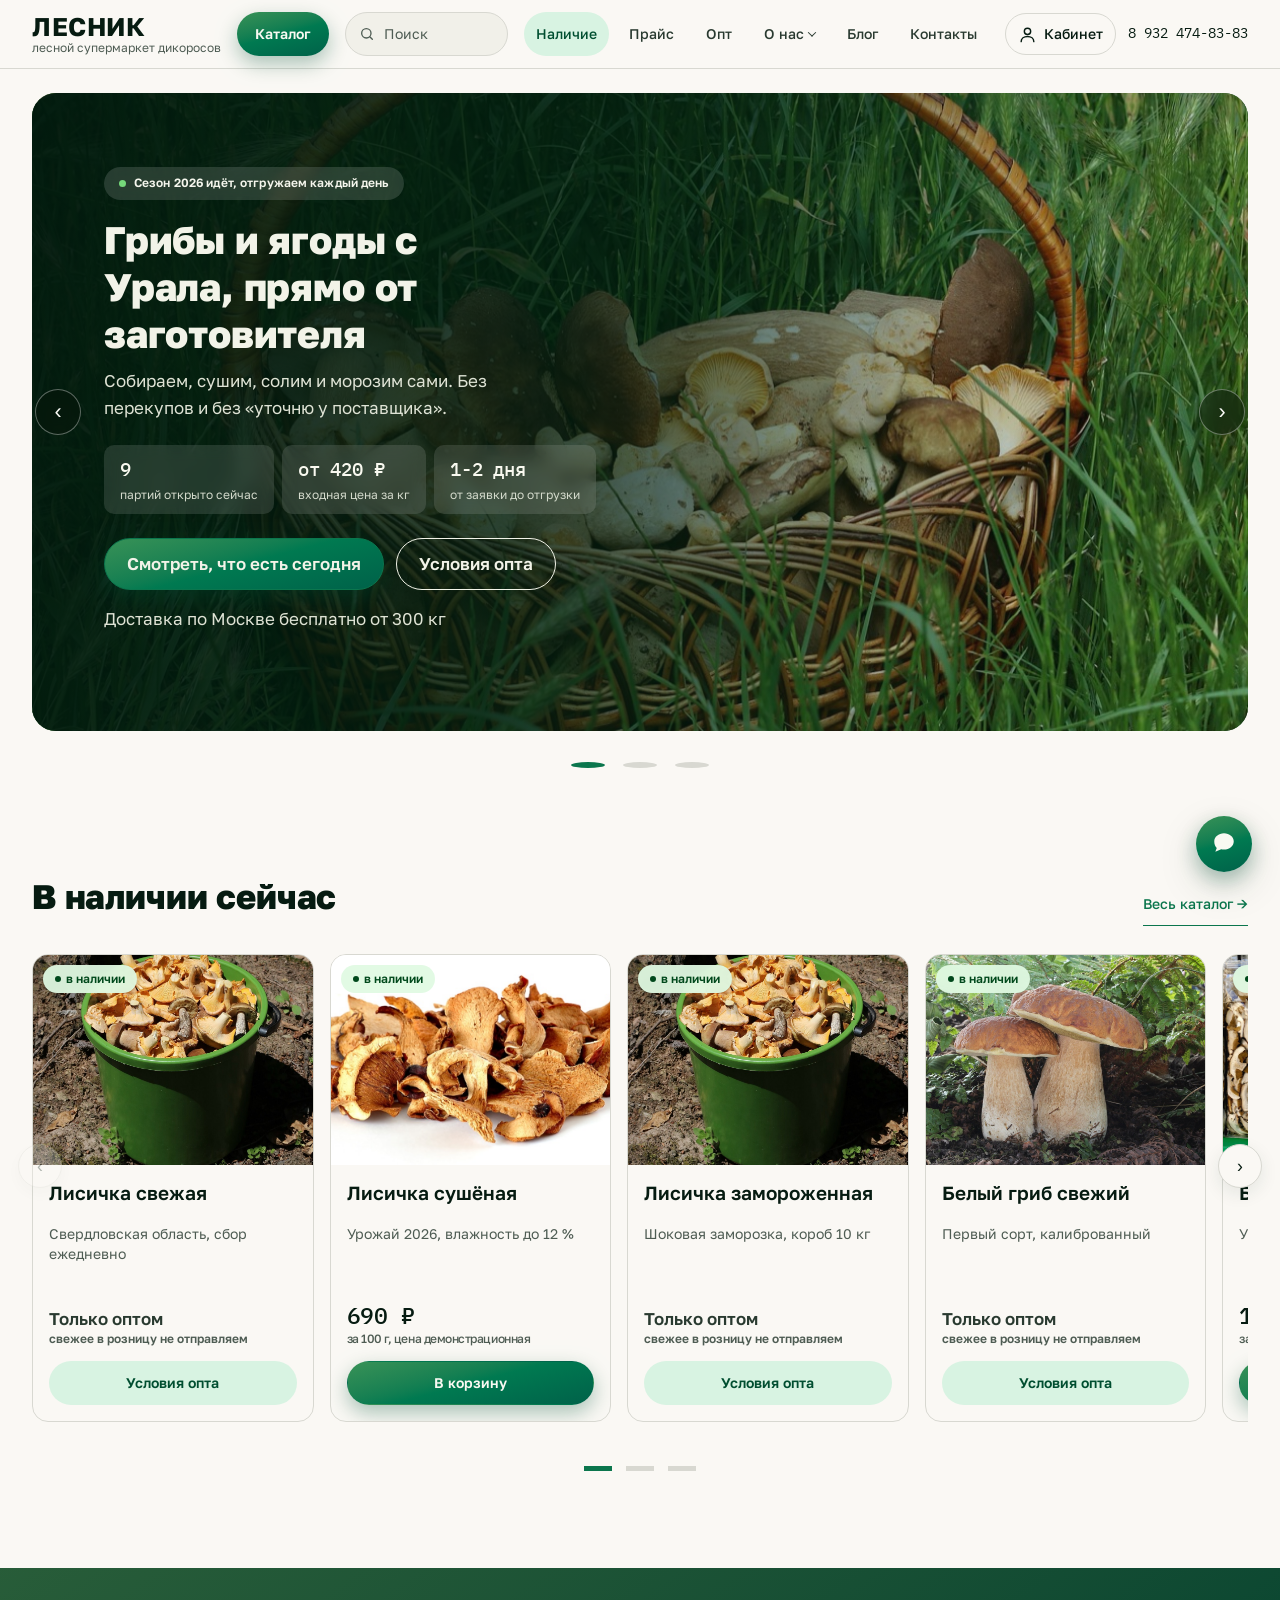
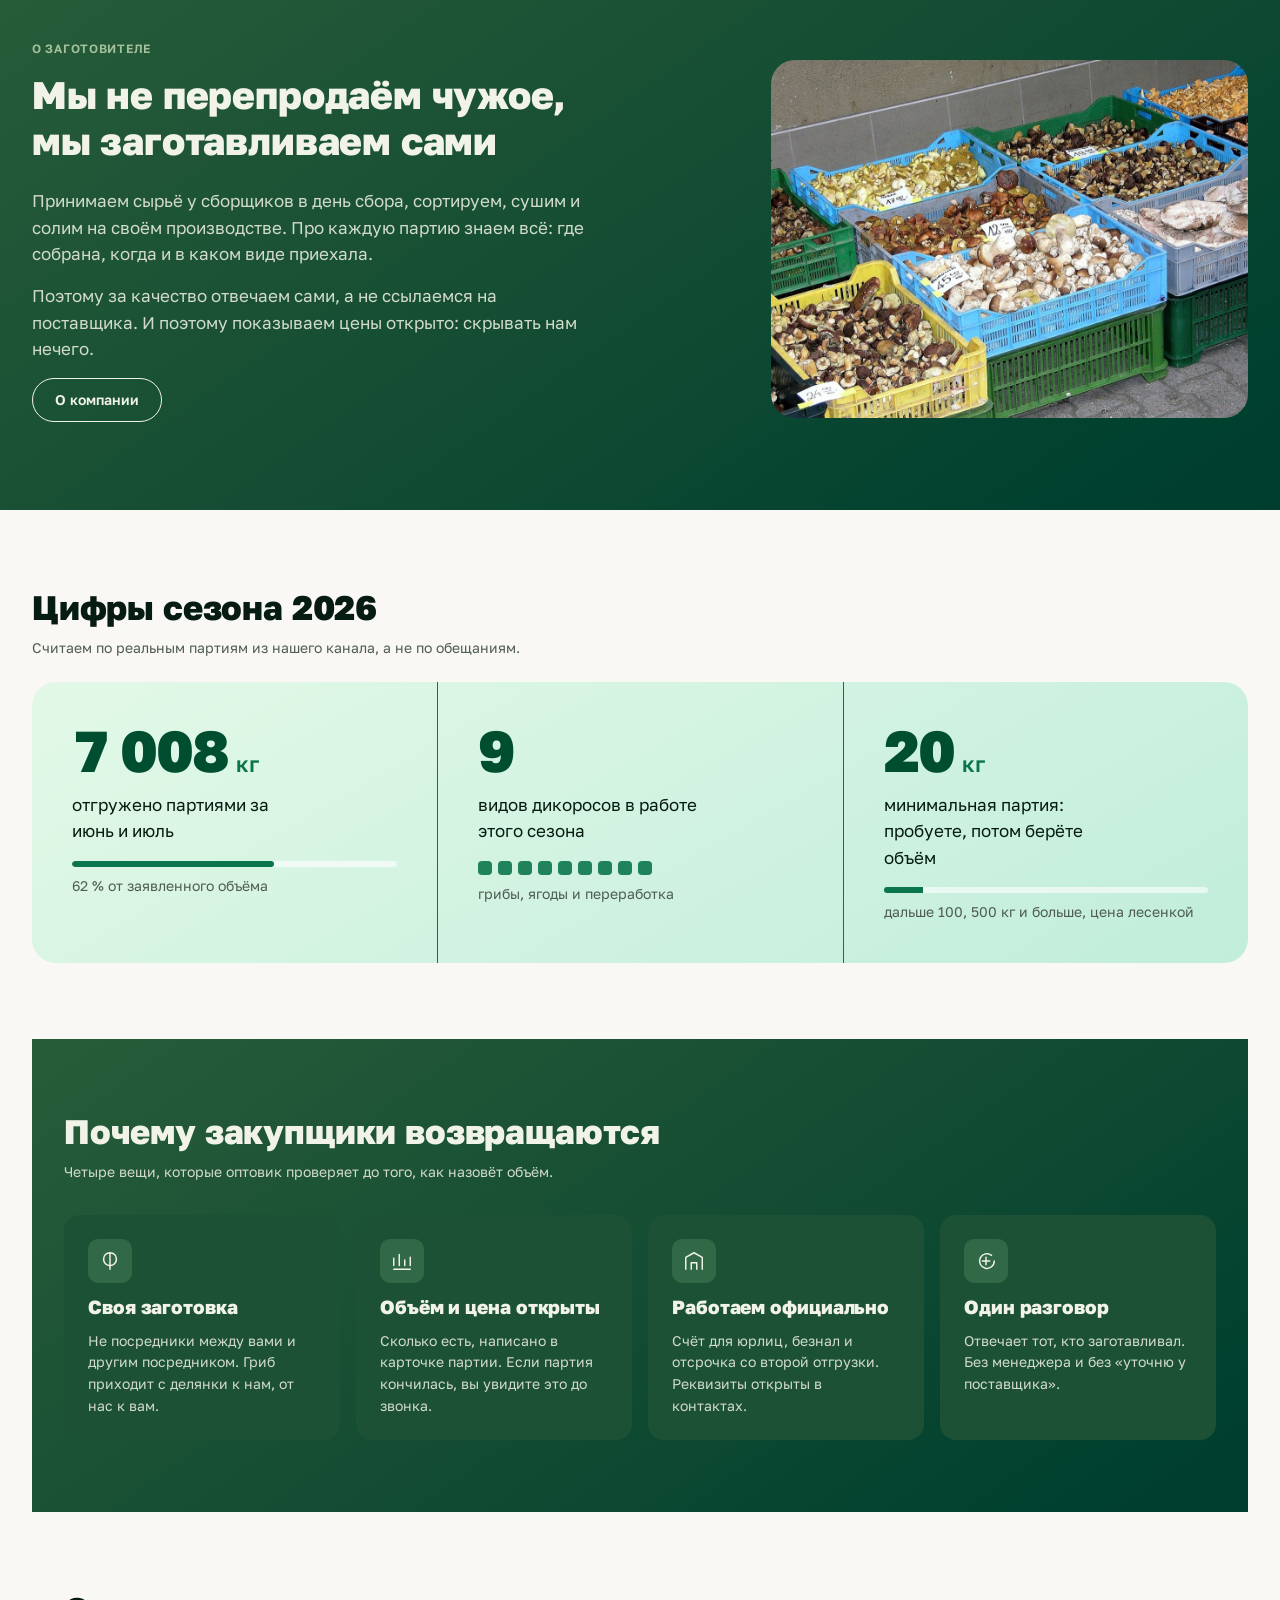
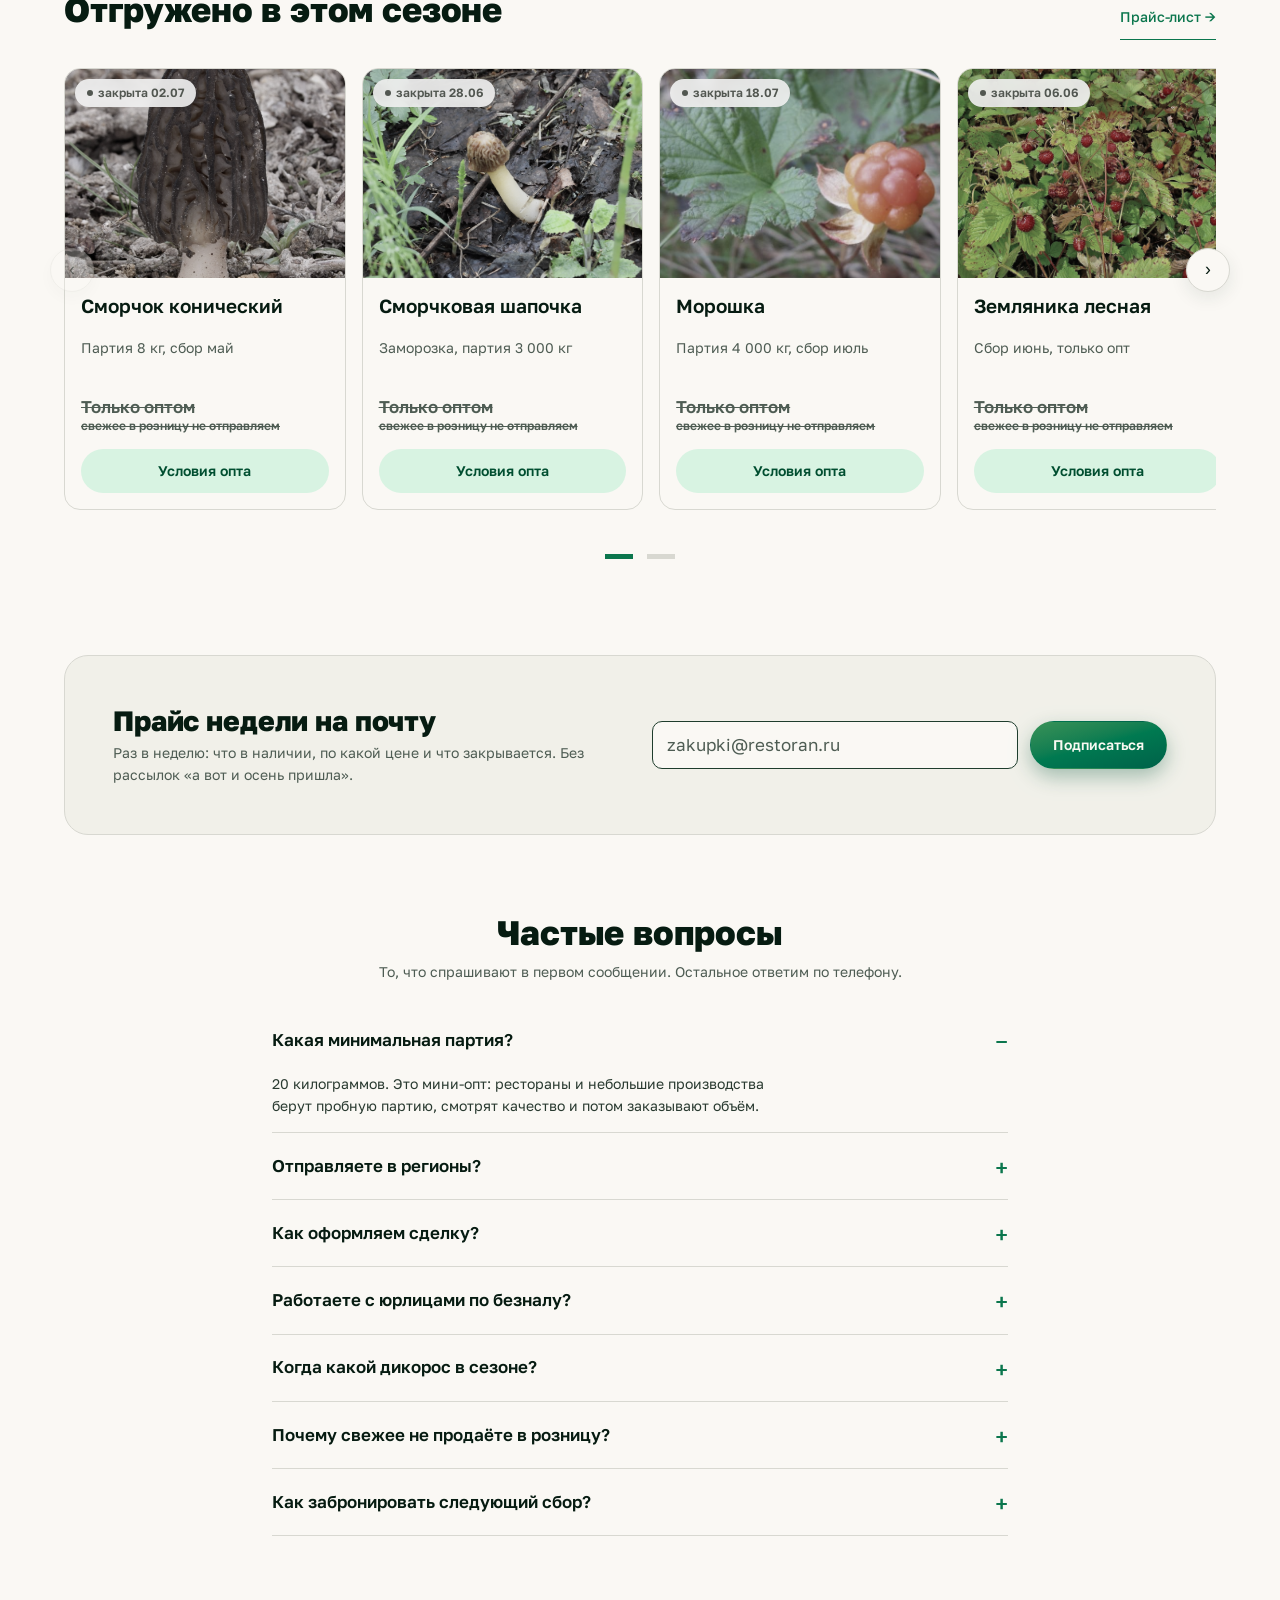
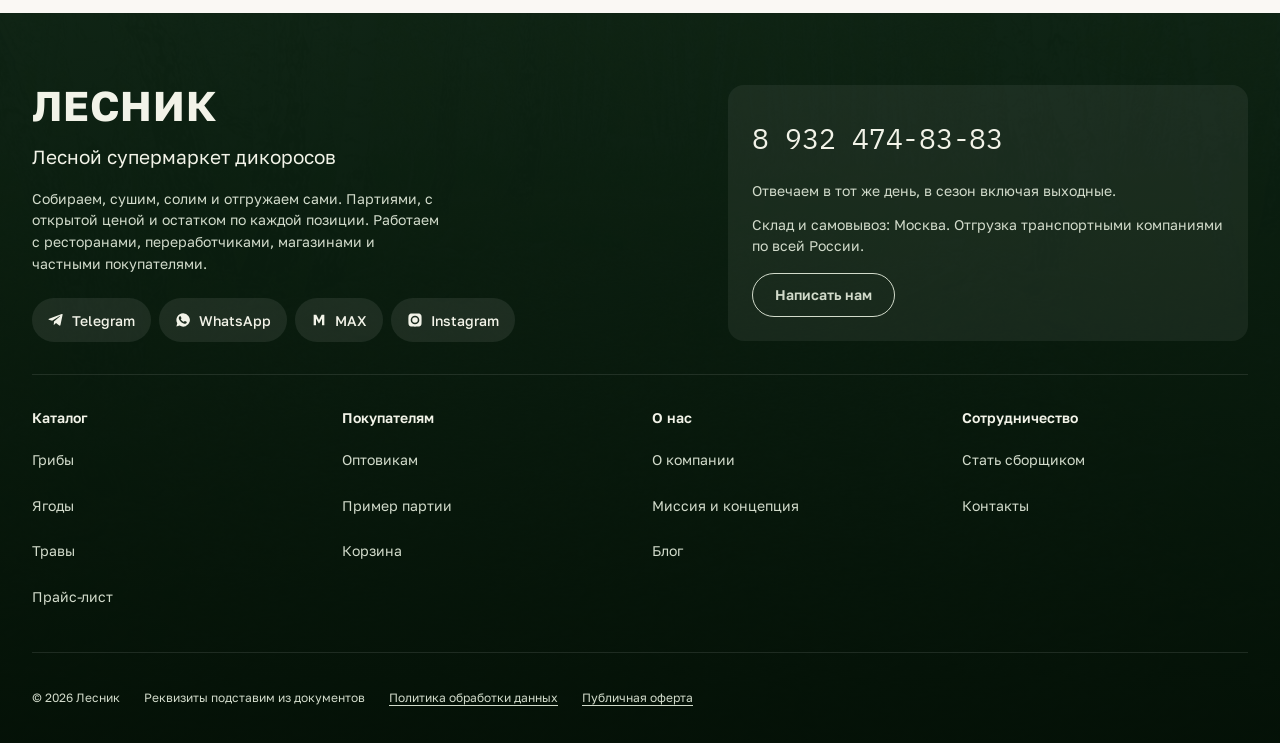
==== commit 5f53eebc: "Баннеры главной перерисованы: у каждого своя композиция и живые цифры из данных Co-Authored-By: Clau" ====
--- a/index.html
+++ b/index.html
@@ -84,42 +84,60 @@
 
     <div class="hero">
       <div class="hero__frame">
-        <div class="hero__slide is-on" data-slide="0">
+
+        <!-- 1 · предложение: чем мы отличаемся, с живыми цифрами -->
+        <div class="hero__slide hero__slide--offer is-on" data-slide="0">
           <img src="img/hero.jpg" alt="Корзина со свежесобранными лесными грибами" fetchpriority="high">
           <div class="hero__veil"></div>
           <div class="hero__copy">
-            <span class="hero__promo" data-text="heroPromo">Доставка по Москве бесплатно от 300 кг</span>
+            <span class="hero__chip"><i class="live"></i>Сезон 2026 идёт, отгружаем каждый день</span>
             <h1 data-text="heroTitle">Грибы и ягоды с Урала, прямо от заготовителя</h1>
-            <p>Собираем, сушим, солим и морозим сами. Продаём партиями оптом и в розницу, с открытой ценой и остатком.</p>
-            <ul class="hero__facts">
-              <li>Опт от 20 кг</li>
-              <li>Отгрузка 1-2 дня</li>
-              <li>Счёт для юрлиц</li>
+            <p class="hero__lede">Собираем, сушим, солим и морозим сами. Без перекупов и без «уточню у поставщика».</p>
+            <ul class="hero__proof">
+              <li><b id="heroLive">—</b><span>партий открыто сейчас</span></li>
+              <li><b id="heroFrom">—</b><span>входная цена за кг</span></li>
+              <li><b>1-2 дня</b><span>от заявки до отгрузки</span></li>
             </ul>
             <div class="hero__cta">
-              <a class="btn btn--solid" href="#/catalog">Смотреть каталог</a>
-              <a class="btn" href="#/opt">Условия опта</a>
+              <a class="btn btn--solid btn--lg" href="#/catalog">Смотреть, что есть сегодня</a>
+              <a class="btn btn--lg" href="#/opt">Условия опта</a>
             </div>
+            <p class="hero__note" data-text="heroPromo">Доставка по Москве бесплатно от 300 кг</p>
           </div>
         </div>
-        <div class="hero__slide" data-slide="1">
+
+        <!-- 2 · дефицит: доказываем оборотом закрытых партий -->
+        <div class="hero__slide hero__slide--scarce" data-slide="1">
           <img src="img/smorchok.jpg" alt="Сморчок конический в лесу" loading="lazy">
           <div class="hero__veil"></div>
           <div class="hero__copy">
-            <h2>Бронь урожая 2027</h2>
-            <p>Сморчок и морошка уходят в первые дни. Зимой фиксируем объём и цену на весенний сбор.</p>
-            <a class="btn btn--solid" href="#/opt">Бронь следующего сбора</a>
+            <span class="hero__chip hero__chip--warn">Сезонные партии уходят целиком</span>
+            <h2>Сморчок разобрали за два дня</h2>
+            <p class="hero__lede">Редкие сборы не доживают до конца недели. Кто ждал, пока «появится на сайте», в этом году остался без сморчка.</p>
+            <ul class="hero__closed" id="heroClosed"></ul>
+            <div class="hero__cta">
+              <a class="btn btn--solid btn--lg" href="#/opt">Забронировать следующий сбор</a>
+            </div>
+            <p class="hero__note">Бронь фиксирует объём и цену до начала сбора</p>
           </div>
         </div>
-        <div class="hero__slide" data-slide="2">
+
+        <!-- 3 · сборщики: заработок как главный герой -->
+        <div class="hero__slide hero__slide--work" data-slide="2">
           <img src="img/sborshiki.jpg" alt="Сборщики дикоросов в лесу" loading="lazy">
           <div class="hero__veil"></div>
           <div class="hero__copy">
+            <span class="hero__chip">Работа на сезон</span>
+            <p class="hero__big"><b>от 120 000 ₽</b><span>в месяц в сезон сбора</span></p>
             <h2>Ищем сборщиков в команду</h2>
-            <p>Оплачиваем проезд и проживание, платим зарплату. Заработок от 120 000 ₽ в месяц в сезон.</p>
-            <a class="btn btn--solid" href="#/pickers">Стать сборщиком</a>
+            <p class="hero__lede">Оплачиваем проезд и проживание, платим зарплату, принимаем сбор в день сдачи. Опыт не нужен, всему учим на месте.</p>
+            <div class="hero__cta">
+              <a class="btn btn--solid btn--lg" href="#/pickers">Стать сборщиком</a>
+            </div>
+            <p class="hero__note">Сезон идёт с конца апреля по октябрь</p>
           </div>
         </div>
+
       </div>
       <div class="hero__pager">
         <button class="hero__nav hero__nav--prev" type="button" data-hero="-1" aria-label="Предыдущий баннер"><span>‹</span></button>
--- a/app.css
+++ b/app.css
@@ -454,6 +454,7 @@
 .hero__copy {
   position: relative; z-index: 1;
   padding: clamp(1.5rem, 5vw, 3.5rem); max-width: 34rem;
+  --hero-copy-w: 34rem;
   color: var(--color-block-ink);
   display: flex; flex-direction: column; align-items: flex-start; justify-content: center;
   min-height: 100%;
@@ -728,7 +729,7 @@
   transition: transform var(--dur-short) var(--ease-out);
 }
 .tile:hover { transform: translateY(-3px); }
-.tile__ico { width: 44px; height: 44px; border-radius: var(--radius-input); background: oklch(45% 0.08 148); display: inline-flex; align-items: center; justify-content: center; color: var(--color-block-ink); }
+.tile__ico { width: 44px; height: 44px; border-radius: var(--radius-input); background: oklch(47% 0.082 154); display: inline-flex; align-items: center; justify-content: center; color: var(--color-block-ink); }
 .tile__ico svg { width: 22px; height: 22px; fill: none; stroke: currentColor; stroke-width: 1.6; stroke-linecap: round; stroke-linejoin: round; }
 .tile h3 { color: var(--color-block-ink); font-size: var(--text-md); }
 .tile p { color: var(--color-block-mute); font-size: var(--text-sm); margin: 0; }
@@ -1693,3 +1694,106 @@
   .filterbar__row .filters { display: none; }
   .filterbar__row .counter { margin-left: 0; width: 100%; }
 }
+
+
+/* ═════════════  БАННЕРЫ ГЛАВНОЙ  ═════════════
+   У каждого слайда своя композиция: предложение, дефицит, работа.
+   Общими остаются чип сверху, крупный заголовок и строка действий. */
+
+.hero__copy { gap: 0; }
+
+.hero__chip {
+  display: inline-flex; align-items: center; gap: 8px;
+  align-self: flex-start; margin-bottom: var(--space-md);
+  padding: 7px 15px; border-radius: var(--radius-pill);
+  background: oklch(100% 0 0 / 0.14); color: oklch(97% 0.012 110);
+  -webkit-backdrop-filter: blur(8px); backdrop-filter: blur(8px);
+  font-size: var(--text-xs); font-weight: 600; letter-spacing: 0.01em;
+}
+.hero__chip .live {
+  width: 7px; height: 7px; border-radius: 50%; flex: none;
+  background: oklch(80% 0.16 145);
+}
+@media (prefers-reduced-motion: no-preference) {
+  .hero__chip .live { animation: livePulse 1.8s ease-in-out infinite; }
+}
+.hero__chip--warn { background: oklch(62% 0.150 60 / 0.85); color: oklch(99% 0.008 90); }
+
+.hero__copy h1, .hero__copy h2 { margin-bottom: var(--space-sm); }
+.hero__lede {
+  color: oklch(93% 0.018 120); font-size: var(--text-base);
+  max-width: 44ch; margin-bottom: var(--space-lg);
+}
+
+/* доказательства цифрами вместо списка обещаний */
+.hero__proof {
+  list-style: none; display: flex; flex-wrap: wrap; gap: var(--space-xs);
+  margin: 0 0 var(--space-lg); padding: 0;
+}
+.hero__proof li {
+  display: flex; flex-direction: column; gap: 1px;
+  padding: 10px 16px; border-radius: var(--radius-input);
+  background: oklch(100% 0 0 / 0.12);
+  -webkit-backdrop-filter: blur(8px); backdrop-filter: blur(8px);
+}
+.hero__proof b {
+  font-family: var(--font-mono); font-size: var(--text-md); font-weight: 500;
+  color: oklch(98% 0.012 110); letter-spacing: -0.01em; white-space: nowrap;
+}
+.hero__proof span { font-size: var(--text-xs); color: oklch(88% 0.020 125); }
+
+/* закрытые партии как доказательство оборота */
+.hero__closed { list-style: none; margin: 0 0 var(--space-lg); padding: 0; max-width: 30rem; }
+.hero__closed li {
+  display: flex; align-items: baseline; gap: var(--space-sm);
+  padding-block: 9px; border-top: 1px solid oklch(100% 0 0 / 0.18);
+  font-size: var(--text-sm);
+}
+.hero__closed li:last-child { border-bottom: 1px solid oklch(100% 0 0 / 0.18); }
+.hero__closed b { flex: 1; font-weight: 600; color: oklch(97% 0.012 110); }
+.hero__closed span { font-family: var(--font-mono); color: oklch(92% 0.018 120); white-space: nowrap; }
+.hero__closed i {
+  font-style: normal; font-size: var(--text-xs); color: oklch(84% 0.022 125);
+  white-space: nowrap; min-width: 8.5rem; text-align: right;
+}
+@media (max-width: 40rem) { .hero__closed i { min-width: 0; } }
+
+/* заработок как главный герой третьего слайда */
+.hero__big { margin-bottom: var(--space-sm); }
+.hero__big b {
+  display: block; font-family: var(--font-display); font-weight: var(--display-weight);
+  font-size: clamp(2.4rem, 5.5vw, 3.6rem); line-height: 1; letter-spacing: -0.035em;
+  color: oklch(88% 0.13 145);
+}
+.hero__big span { display: block; font-size: var(--text-sm); color: oklch(88% 0.020 125); margin-top: 6px; }
+.hero__slide--work h2 { font-size: var(--text-xl); }
+
+.hero__note { font-size: var(--text-xs); color: oklch(86% 0.020 125); margin-top: var(--space-md); }
+
+/* под текстом затемняем сильнее: лид не должен ложиться на светлые грибы */
+.hero__slide--offer .hero__veil,
+.hero__slide--scarce .hero__veil,
+.hero__slide--work .hero__veil {
+  background: linear-gradient(100deg,
+    oklch(18% 0.048 168 / 0.95) 0%,
+    oklch(20% 0.052 162 / 0.82) 42%,
+    oklch(24% 0.055 158 / 0.35) 72%,
+    transparent 100%);
+}
+@media (max-width: 40rem) {
+  .hero__slide--offer .hero__veil,
+  .hero__slide--scarce .hero__veil,
+  .hero__slide--work .hero__veil { background: var(--grad-veil-v); }
+  .hero__proof li { flex: 1 1 8rem; }
+}
+
+
+/* на широком экране колонке нужно больше места: иначе плитки и кнопки ломаются в столбик */
+@media (min-width: 62rem) {
+  .hero__copy { max-width: 46rem; }
+  .hero__cta { flex-wrap: nowrap; }
+  .hero__proof { flex-wrap: nowrap; }
+}
+@media (min-width: 48rem) and (max-width: 61.99rem) {
+  .hero__copy { max-width: 40rem; }
+}
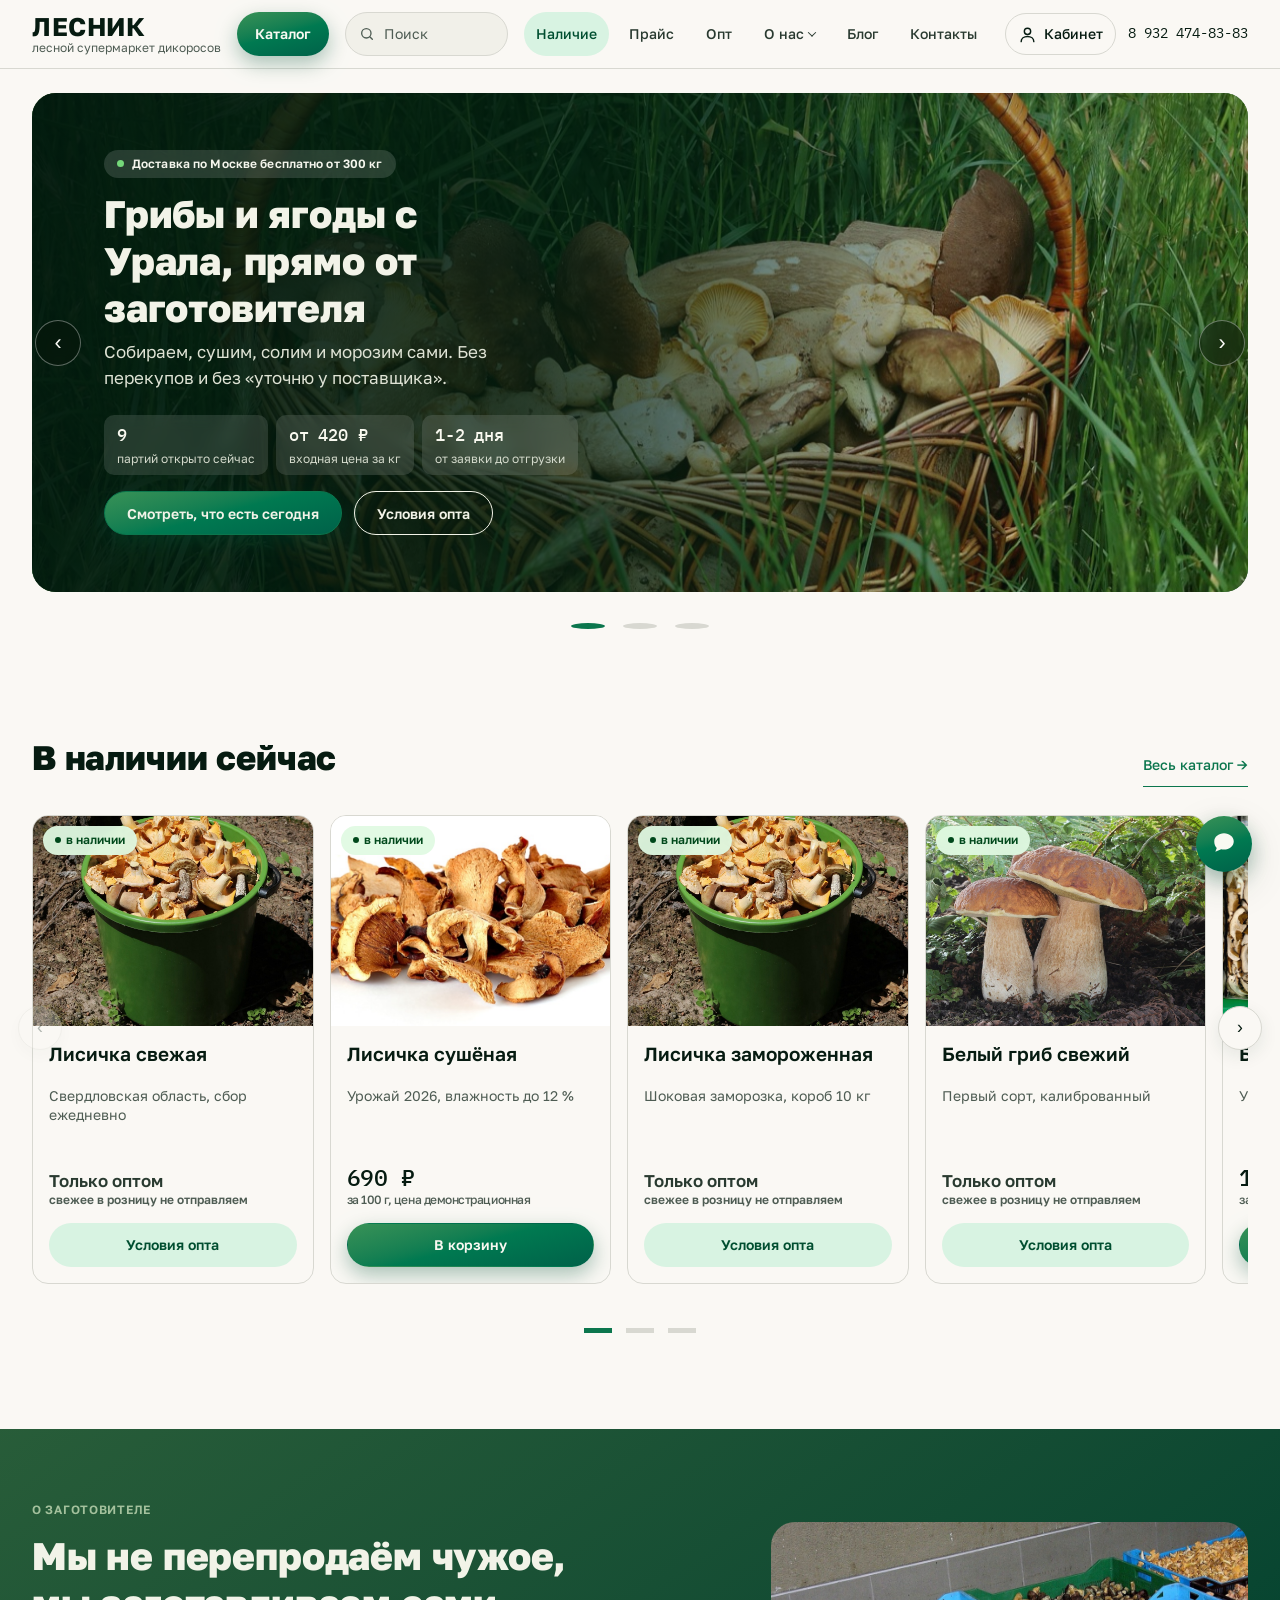
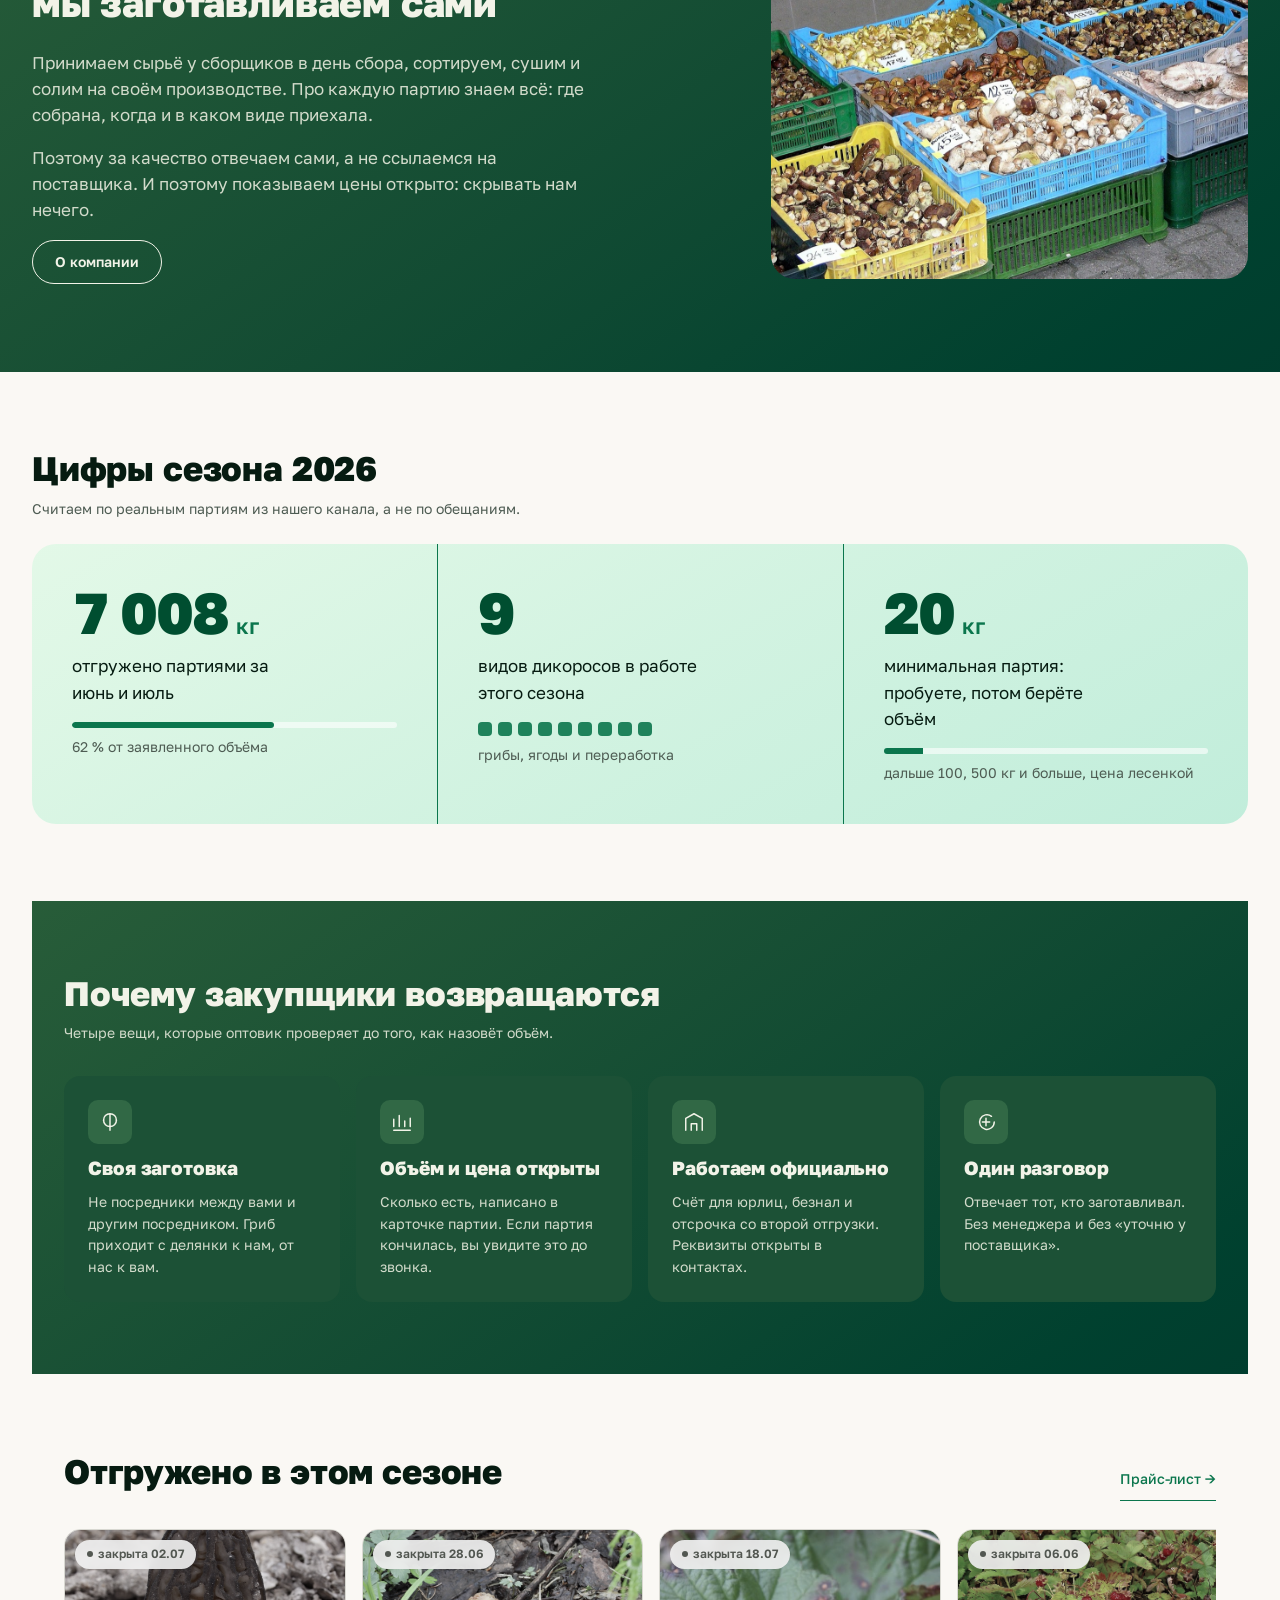
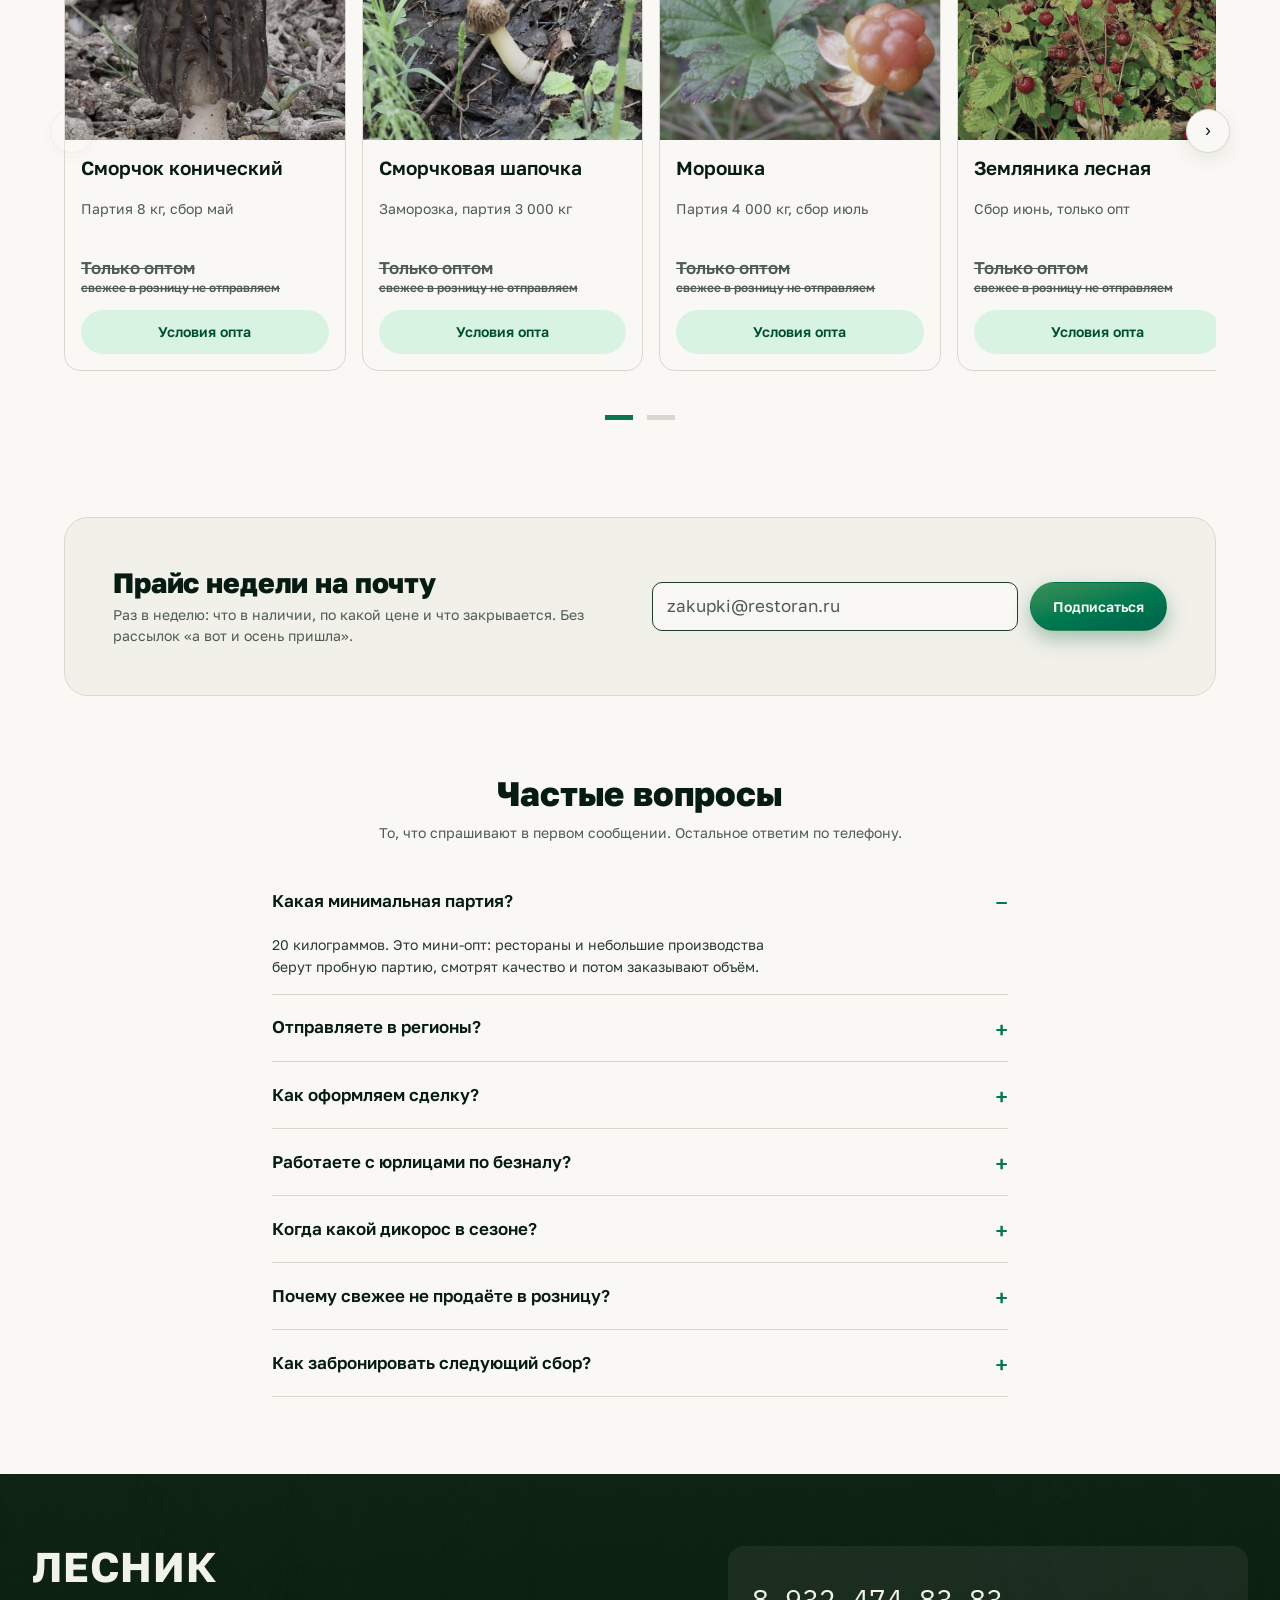
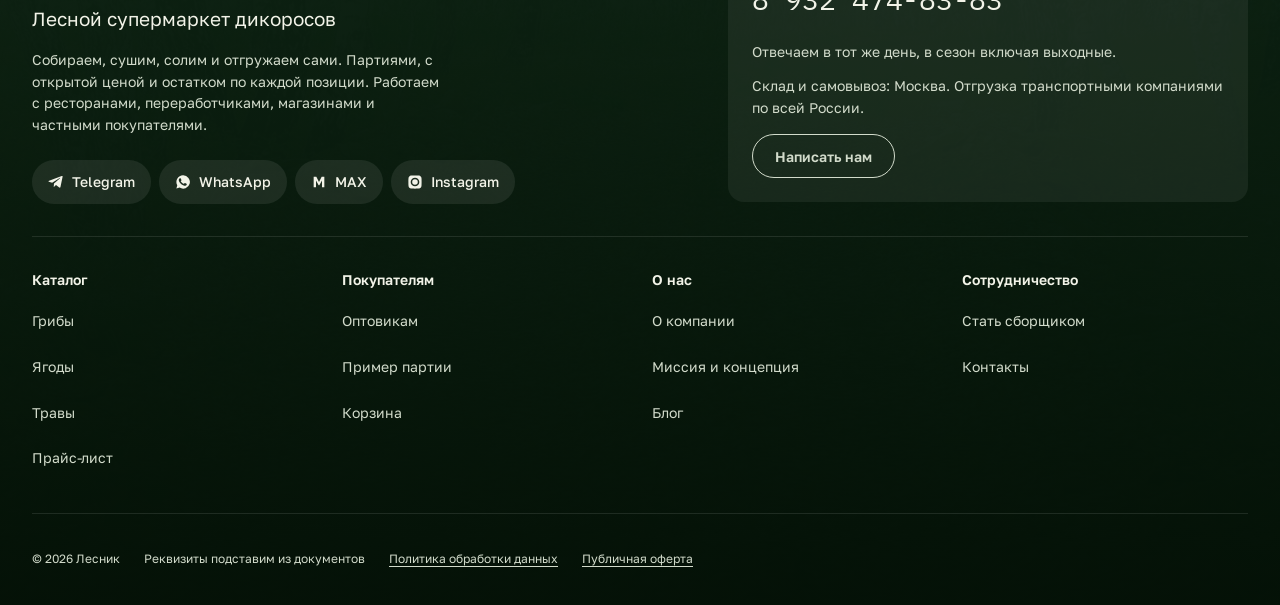
==== commit 1269a48d: "Баннеры вернулись к прежней высоте: композиция ужата, содержание сохранено Co-Authored-By: Claude Fa" ====
--- a/index.html
+++ b/index.html
@@ -90,7 +90,7 @@
           <img src="img/hero.jpg" alt="Корзина со свежесобранными лесными грибами" fetchpriority="high">
           <div class="hero__veil"></div>
           <div class="hero__copy">
-            <span class="hero__chip"><i class="live"></i>Сезон 2026 идёт, отгружаем каждый день</span>
+            <span class="hero__chip"><i class="live"></i><span data-text="heroPromo">Доставка по Москве бесплатно от 300 кг</span></span>
             <h1 data-text="heroTitle">Грибы и ягоды с Урала, прямо от заготовителя</h1>
             <p class="hero__lede">Собираем, сушим, солим и морозим сами. Без перекупов и без «уточню у поставщика».</p>
             <ul class="hero__proof">
@@ -99,10 +99,9 @@
               <li><b>1-2 дня</b><span>от заявки до отгрузки</span></li>
             </ul>
             <div class="hero__cta">
-              <a class="btn btn--solid btn--lg" href="#/catalog">Смотреть, что есть сегодня</a>
-              <a class="btn btn--lg" href="#/opt">Условия опта</a>
+              <a class="btn btn--solid" href="#/catalog">Смотреть, что есть сегодня</a>
+              <a class="btn" href="#/opt">Условия опта</a>
             </div>
-            <p class="hero__note" data-text="heroPromo">Доставка по Москве бесплатно от 300 кг</p>
           </div>
         </div>
 
@@ -113,12 +112,11 @@
           <div class="hero__copy">
             <span class="hero__chip hero__chip--warn">Сезонные партии уходят целиком</span>
             <h2>Сморчок разобрали за два дня</h2>
-            <p class="hero__lede">Редкие сборы не доживают до конца недели. Кто ждал, пока «появится на сайте», в этом году остался без сморчка.</p>
+            <p class="hero__lede">Редкие сборы не доживают до конца недели. Кто ждал, тот не успел.</p>
             <ul class="hero__closed" id="heroClosed"></ul>
             <div class="hero__cta">
-              <a class="btn btn--solid btn--lg" href="#/opt">Забронировать следующий сбор</a>
+              <a class="btn btn--solid" href="#/opt">Забронировать следующий сбор</a>
             </div>
-            <p class="hero__note">Бронь фиксирует объём и цену до начала сбора</p>
           </div>
         </div>
 
@@ -130,11 +128,10 @@
             <span class="hero__chip">Работа на сезон</span>
             <p class="hero__big"><b>от 120 000 ₽</b><span>в месяц в сезон сбора</span></p>
             <h2>Ищем сборщиков в команду</h2>
-            <p class="hero__lede">Оплачиваем проезд и проживание, платим зарплату, принимаем сбор в день сдачи. Опыт не нужен, всему учим на месте.</p>
+            <p class="hero__lede">Оплачиваем проезд и проживание, платим зарплату. Опыт не нужен, учим на месте.</p>
             <div class="hero__cta">
-              <a class="btn btn--solid btn--lg" href="#/pickers">Стать сборщиком</a>
+              <a class="btn btn--solid" href="#/pickers">Стать сборщиком</a>
             </div>
-            <p class="hero__note">Сезон идёт с конца апреля по октябрь</p>
           </div>
         </div>
 
--- a/app.css
+++ b/app.css
@@ -1704,8 +1704,8 @@
 
 .hero__chip {
   display: inline-flex; align-items: center; gap: 8px;
-  align-self: flex-start; margin-bottom: var(--space-md);
-  padding: 7px 15px; border-radius: var(--radius-pill);
+  align-self: flex-start; margin-bottom: var(--space-sm);
+  padding: 5px 13px; border-radius: var(--radius-pill);
   background: oklch(100% 0 0 / 0.14); color: oklch(97% 0.012 110);
   -webkit-backdrop-filter: blur(8px); backdrop-filter: blur(8px);
   font-size: var(--text-xs); font-weight: 600; letter-spacing: 0.01em;
@@ -1719,34 +1719,34 @@
 }
 .hero__chip--warn { background: oklch(62% 0.150 60 / 0.85); color: oklch(99% 0.008 90); }
 
-.hero__copy h1, .hero__copy h2 { margin-bottom: var(--space-sm); }
+.hero__copy h1, .hero__copy h2 { margin-bottom: var(--space-xs); }
 .hero__lede {
-  color: oklch(93% 0.018 120); font-size: var(--text-base);
-  max-width: 44ch; margin-bottom: var(--space-lg);
+  color: oklch(93% 0.018 120); font-size: var(--text-sm);
+  max-width: 48ch; margin-bottom: var(--space-md);
 }
 
 /* доказательства цифрами вместо списка обещаний */
 .hero__proof {
   list-style: none; display: flex; flex-wrap: wrap; gap: var(--space-xs);
-  margin: 0 0 var(--space-lg); padding: 0;
+  margin: 0 0 var(--space-md); padding: 0;
 }
 .hero__proof li {
   display: flex; flex-direction: column; gap: 1px;
-  padding: 10px 16px; border-radius: var(--radius-input);
+  padding: 7px 13px; border-radius: var(--radius-input);
   background: oklch(100% 0 0 / 0.12);
   -webkit-backdrop-filter: blur(8px); backdrop-filter: blur(8px);
 }
 .hero__proof b {
-  font-family: var(--font-mono); font-size: var(--text-md); font-weight: 500;
+  font-family: var(--font-mono); font-size: var(--text-base); font-weight: 500;
   color: oklch(98% 0.012 110); letter-spacing: -0.01em; white-space: nowrap;
 }
 .hero__proof span { font-size: var(--text-xs); color: oklch(88% 0.020 125); }
 
 /* закрытые партии как доказательство оборота */
-.hero__closed { list-style: none; margin: 0 0 var(--space-lg); padding: 0; max-width: 30rem; }
+.hero__closed { list-style: none; margin: 0 0 var(--space-md); padding: 0; max-width: 30rem; }
 .hero__closed li {
   display: flex; align-items: baseline; gap: var(--space-sm);
-  padding-block: 9px; border-top: 1px solid oklch(100% 0 0 / 0.18);
+  padding-block: 6px; border-top: 1px solid oklch(100% 0 0 / 0.18);
   font-size: var(--text-sm);
 }
 .hero__closed li:last-child { border-bottom: 1px solid oklch(100% 0 0 / 0.18); }
@@ -1762,11 +1762,11 @@
 .hero__big { margin-bottom: var(--space-sm); }
 .hero__big b {
   display: block; font-family: var(--font-display); font-weight: var(--display-weight);
-  font-size: clamp(2.4rem, 5.5vw, 3.6rem); line-height: 1; letter-spacing: -0.035em;
+  font-size: clamp(2rem, 4.4vw, 2.9rem); line-height: 1; letter-spacing: -0.035em;
   color: oklch(88% 0.13 145);
 }
-.hero__big span { display: block; font-size: var(--text-sm); color: oklch(88% 0.020 125); margin-top: 6px; }
-.hero__slide--work h2 { font-size: var(--text-xl); }
+.hero__big span { display: block; font-size: var(--text-xs); color: oklch(88% 0.020 125); margin-top: 4px; }
+.hero__slide--work h2 { font-size: var(--text-lg); margin-bottom: var(--space-2xs); }
 
 .hero__note { font-size: var(--text-xs); color: oklch(86% 0.020 125); margin-top: var(--space-md); }
 
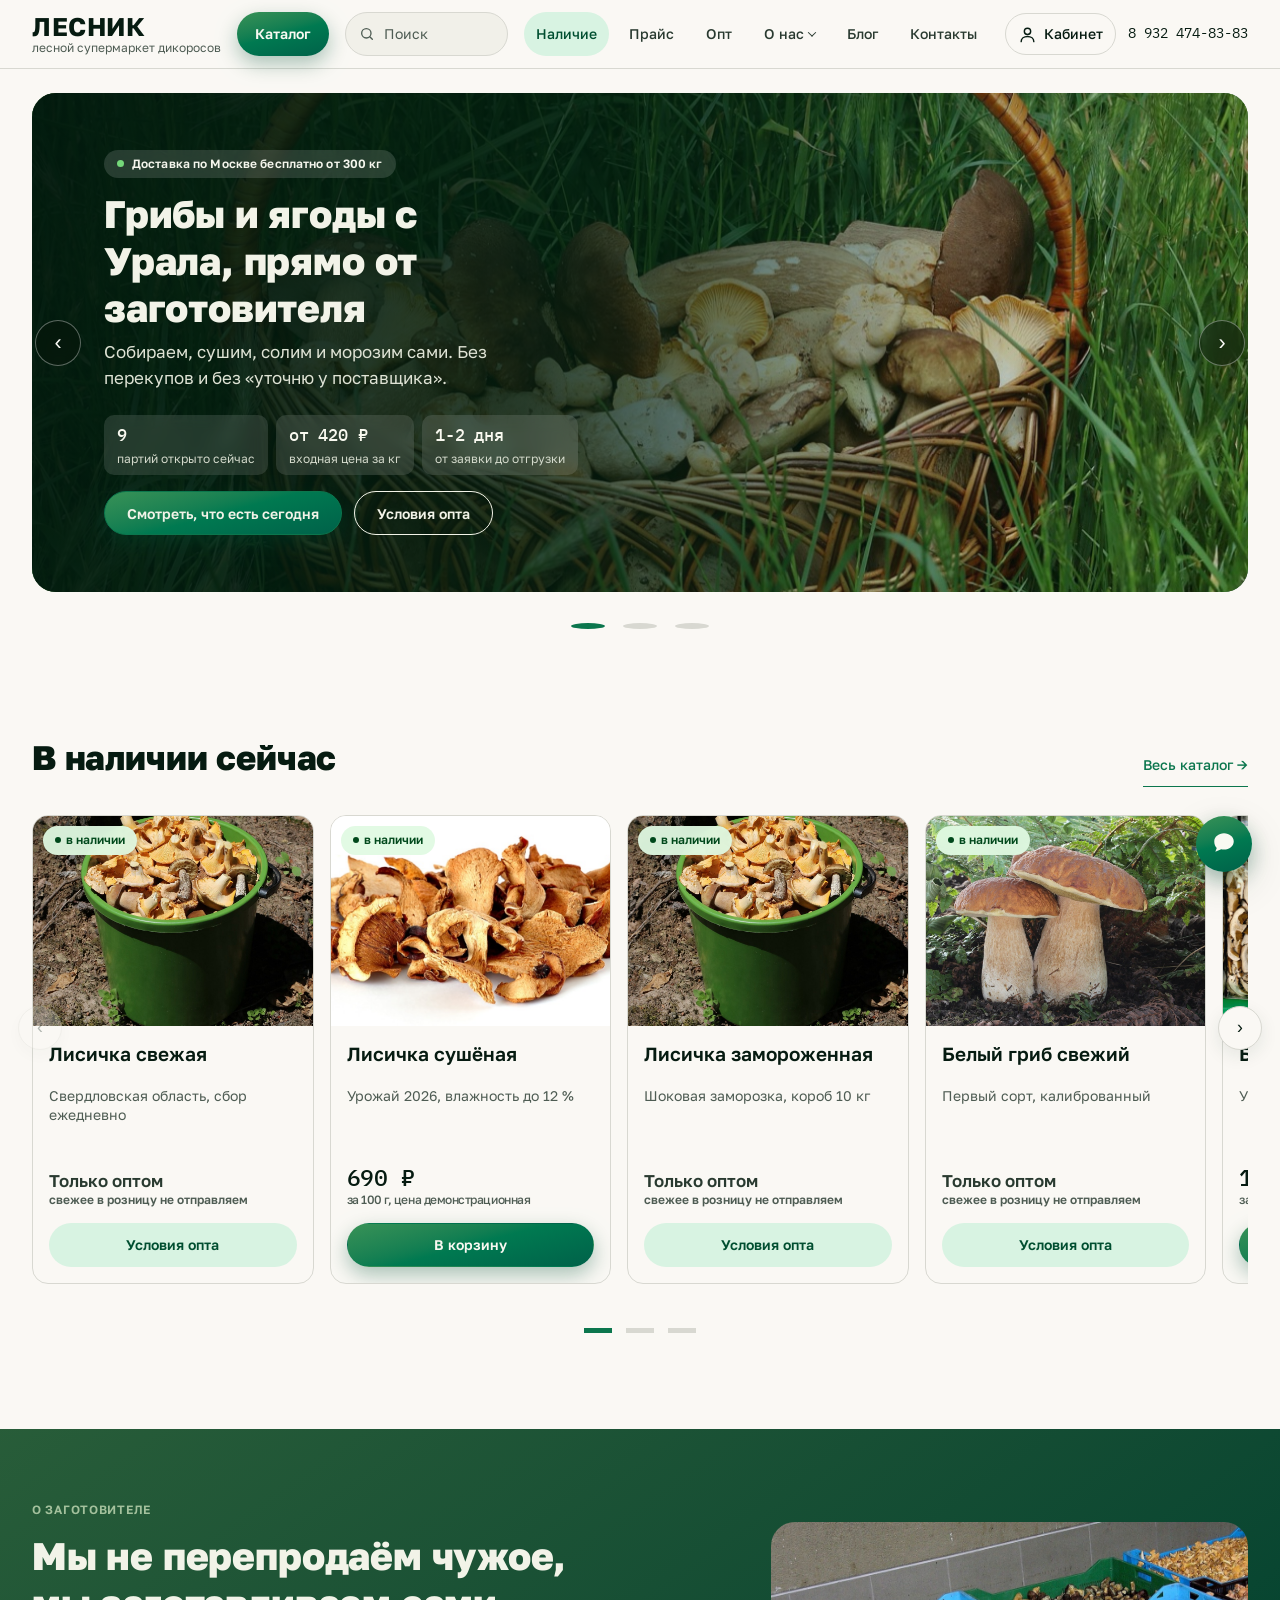
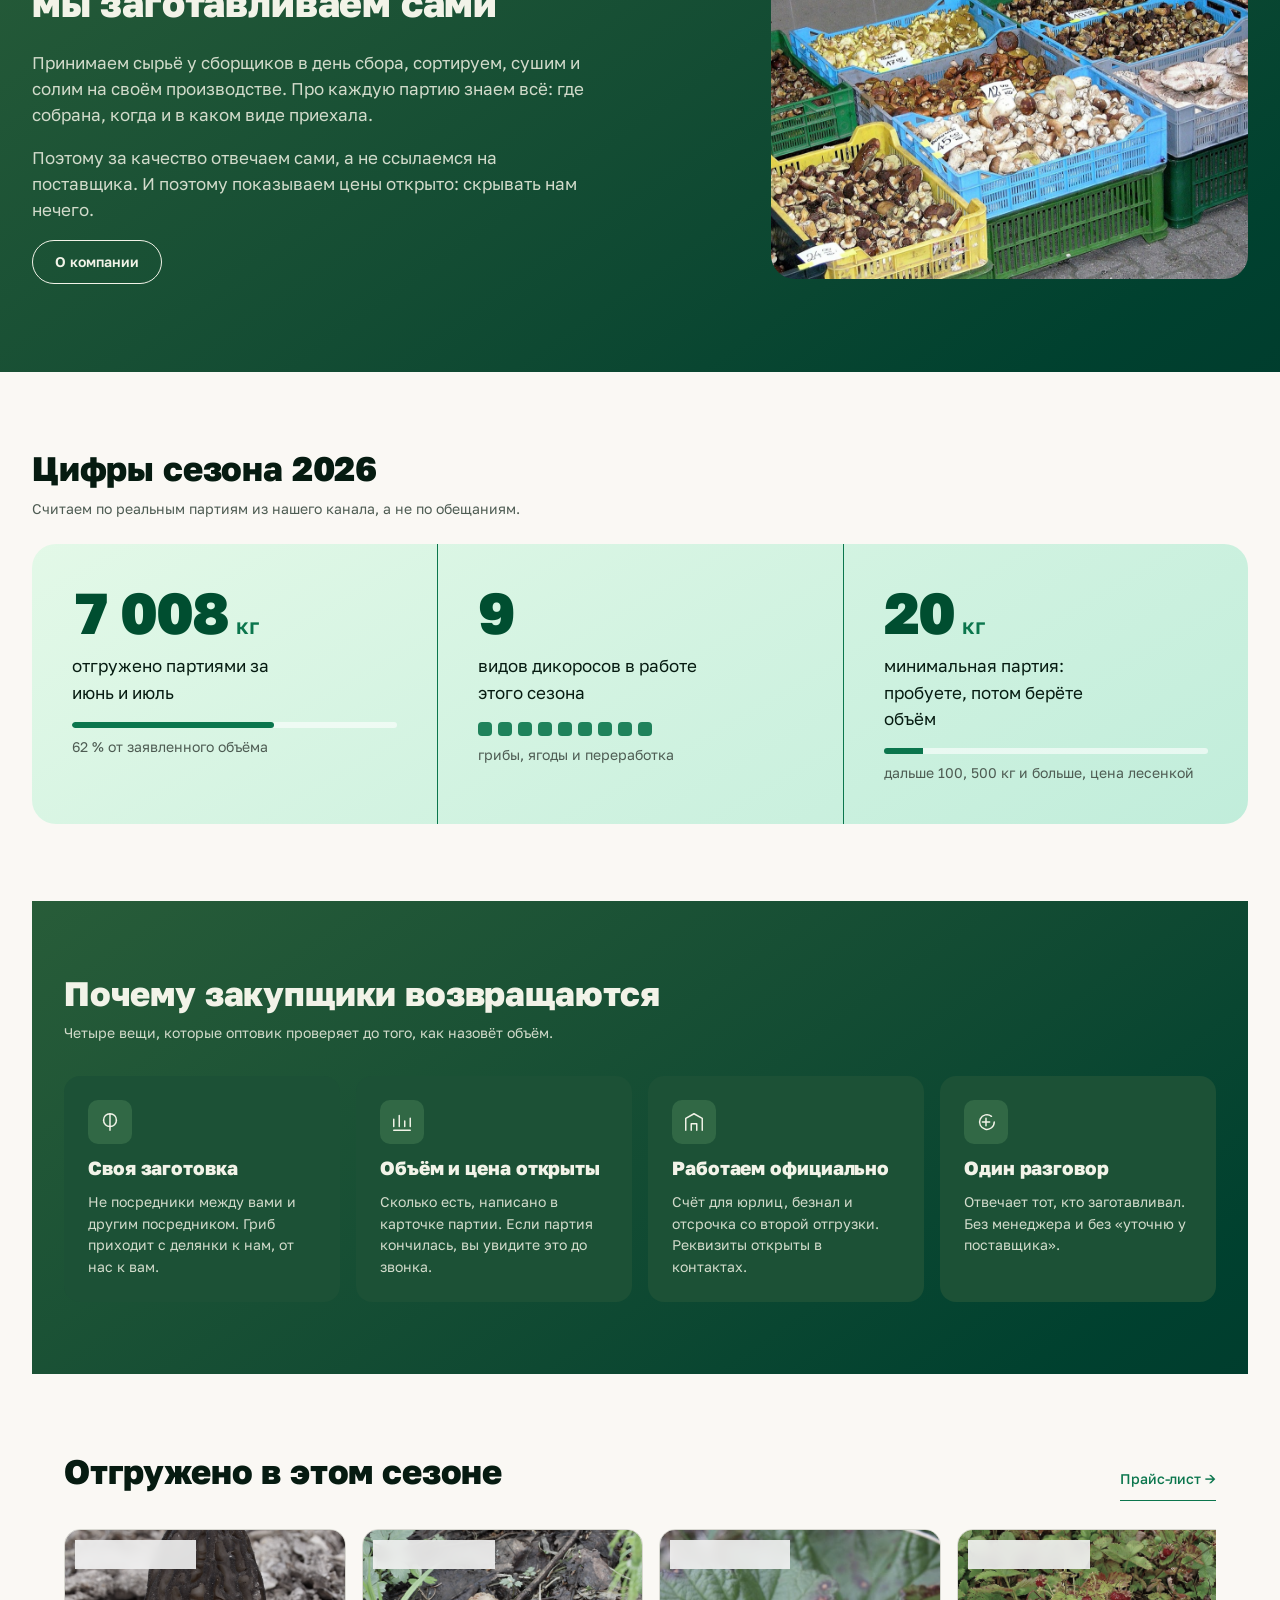
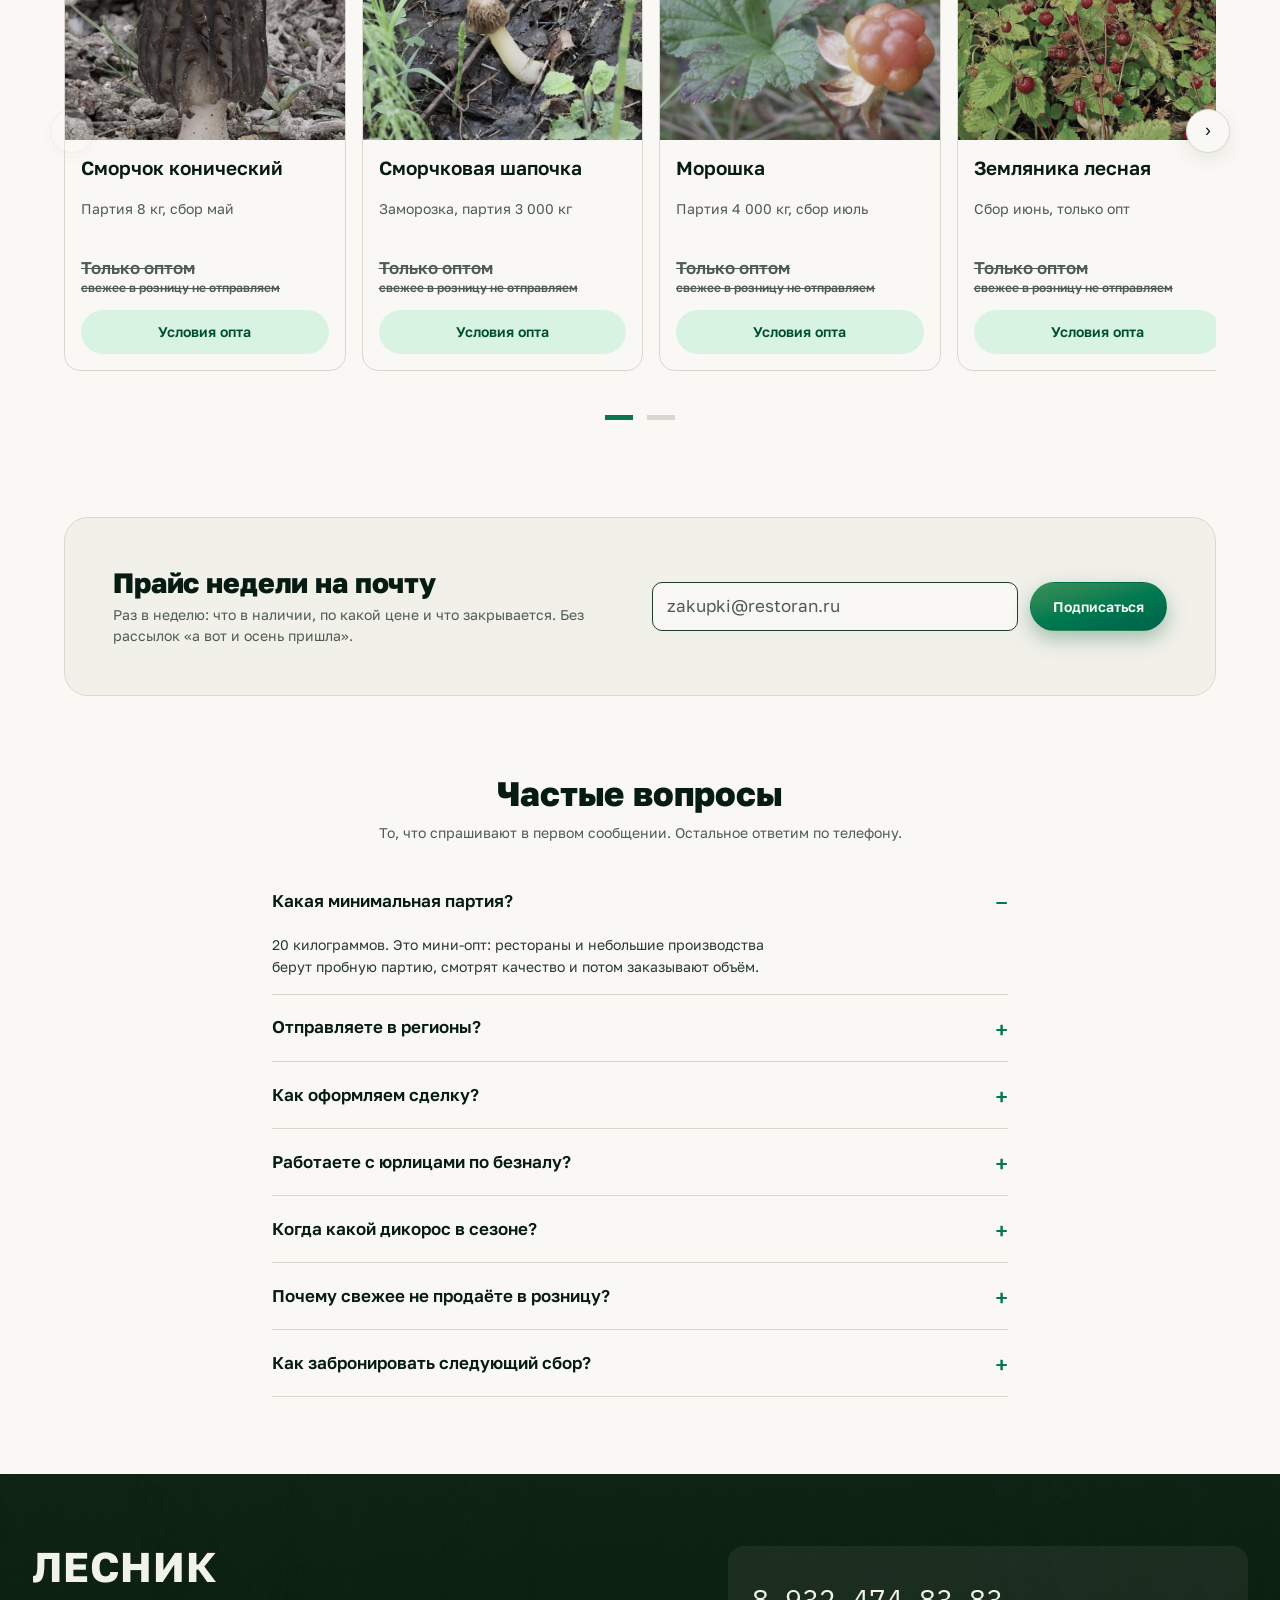
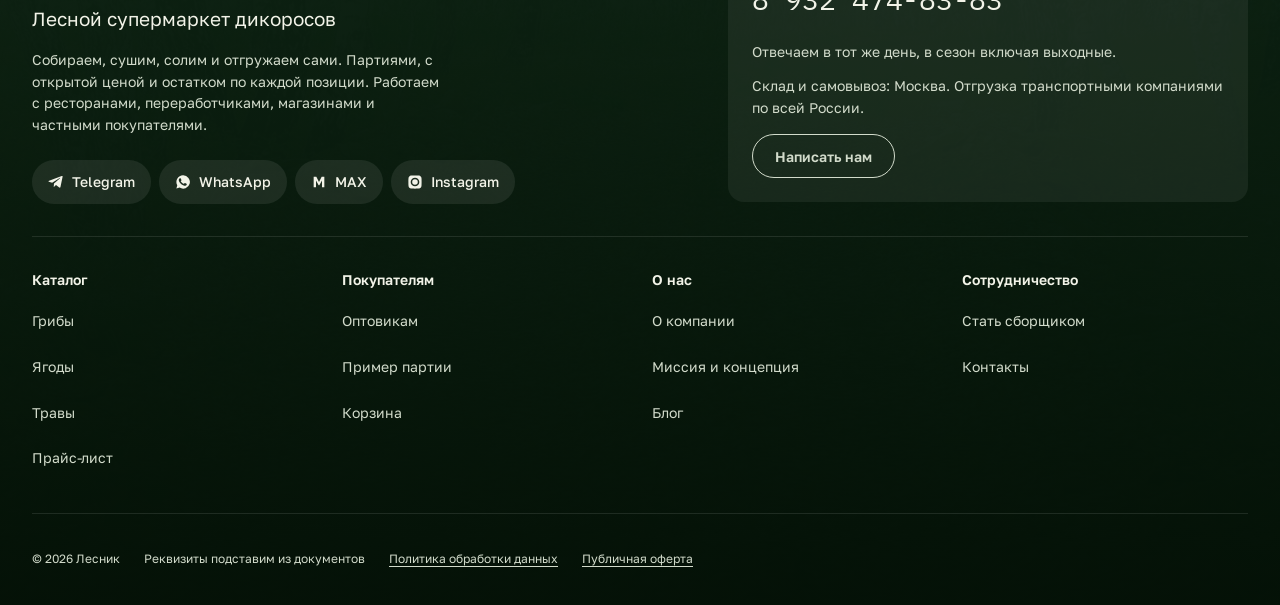
==== commit 271377c0: "Мини-апп открывается на весь экран Прототип не знал, что открыт в Телеграме: SDK не подключён, expan" ====
--- a/index.html
+++ b/index.html
@@ -2,13 +2,14 @@
 <html lang="ru">
 <head>
 <meta charset="utf-8">
-<meta name="viewport" content="width=device-width, initial-scale=1">
+<meta name="viewport" content="width=device-width, initial-scale=1, viewport-fit=cover">
 <title>Лесник, лесной супермаркет дикоросов (прототип)</title>
 <meta name="description" content="Прототип интернет-магазина дикоросов: витрина партий, живой прайс, опт и розница.">
 <link rel="preconnect" href="https://fonts.googleapis.com">
 <link rel="preconnect" href="https://fonts.gstatic.com" crossorigin>
 <link href="https://fonts.googleapis.com/css2?family=Golos+Text:wght@400;500;600;700;800&family=IBM+Plex+Mono:wght@400;500&display=swap" rel="stylesheet">
 <link rel="stylesheet" href="app.css">
+<script src="https://telegram.org/js/telegram-web-app.js"></script>
 <script src="seed.js"></script>
 <script src="store.js"></script>
 </head>
@@ -1373,5 +1374,6 @@
 </div>
 
 <script src="app.js"></script>
+<script src="tma.js"></script>
 </body>
 </html>
--- a/app.css
+++ b/app.css
@@ -1797,3 +1797,14 @@
 @media (min-width: 48rem) and (max-width: 61.99rem) {
   .hero__copy { max-width: 40rem; }
 }
+
+/* ═══════════ Telegram Mini App ═══════════
+   Класс вешает tma.js, только когда страница открыта внутри Телеграма.
+   В полноэкранном режиме сверху висит его собственное управление —
+   сдвигаем фиксированную шапку и контент на высоту безопасной зоны,
+   иначе кнопка закрытия ложится поверх логотипа. */
+.is-tma .mast { top: var(--tma-top, 0px); }
+.is-tma body { padding-top: calc(var(--mast-h, 5rem) + var(--tma-top, 0px)); }
+
+/* Высота вьюпорта у мини-аппа своя: 100vh врёт, пока окно разворачивается. */
+.is-tma .screen { min-height: calc(var(--tma-vh, 100vh) - var(--mast-h, 5rem)); }
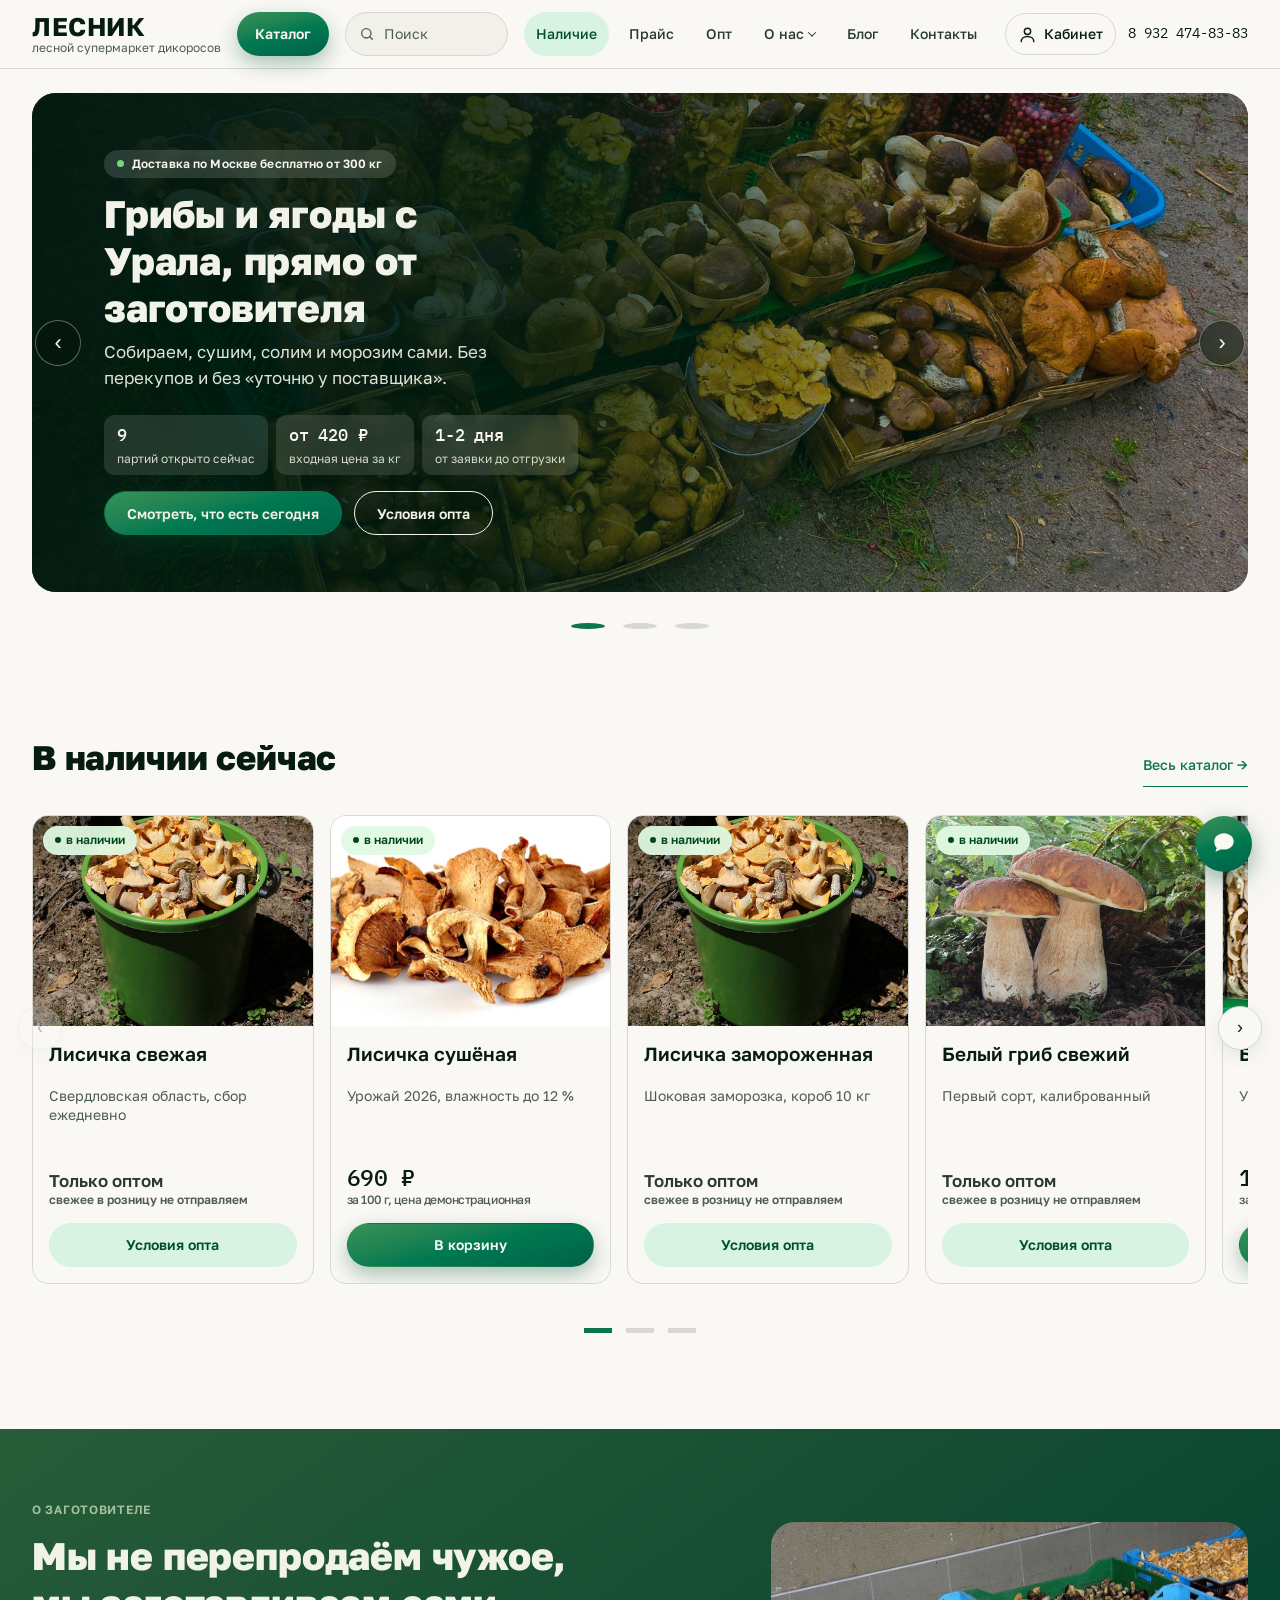
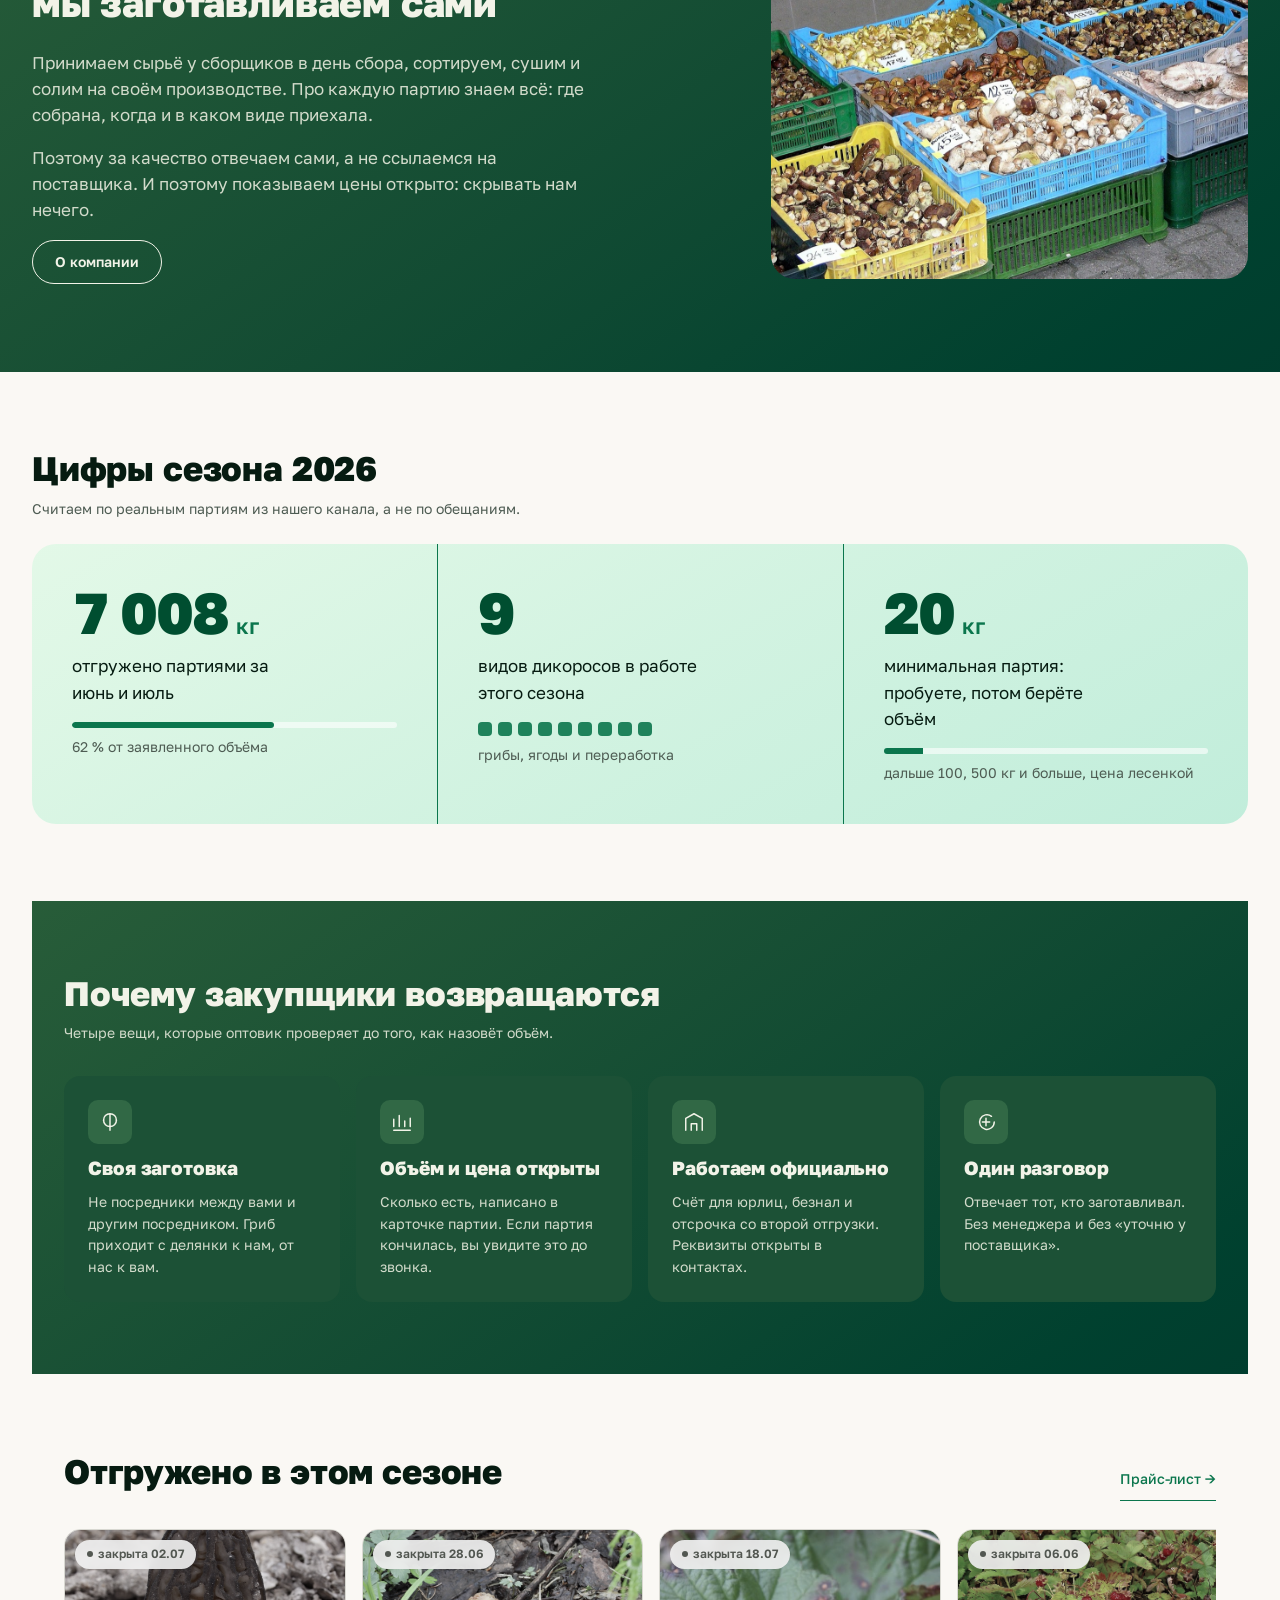
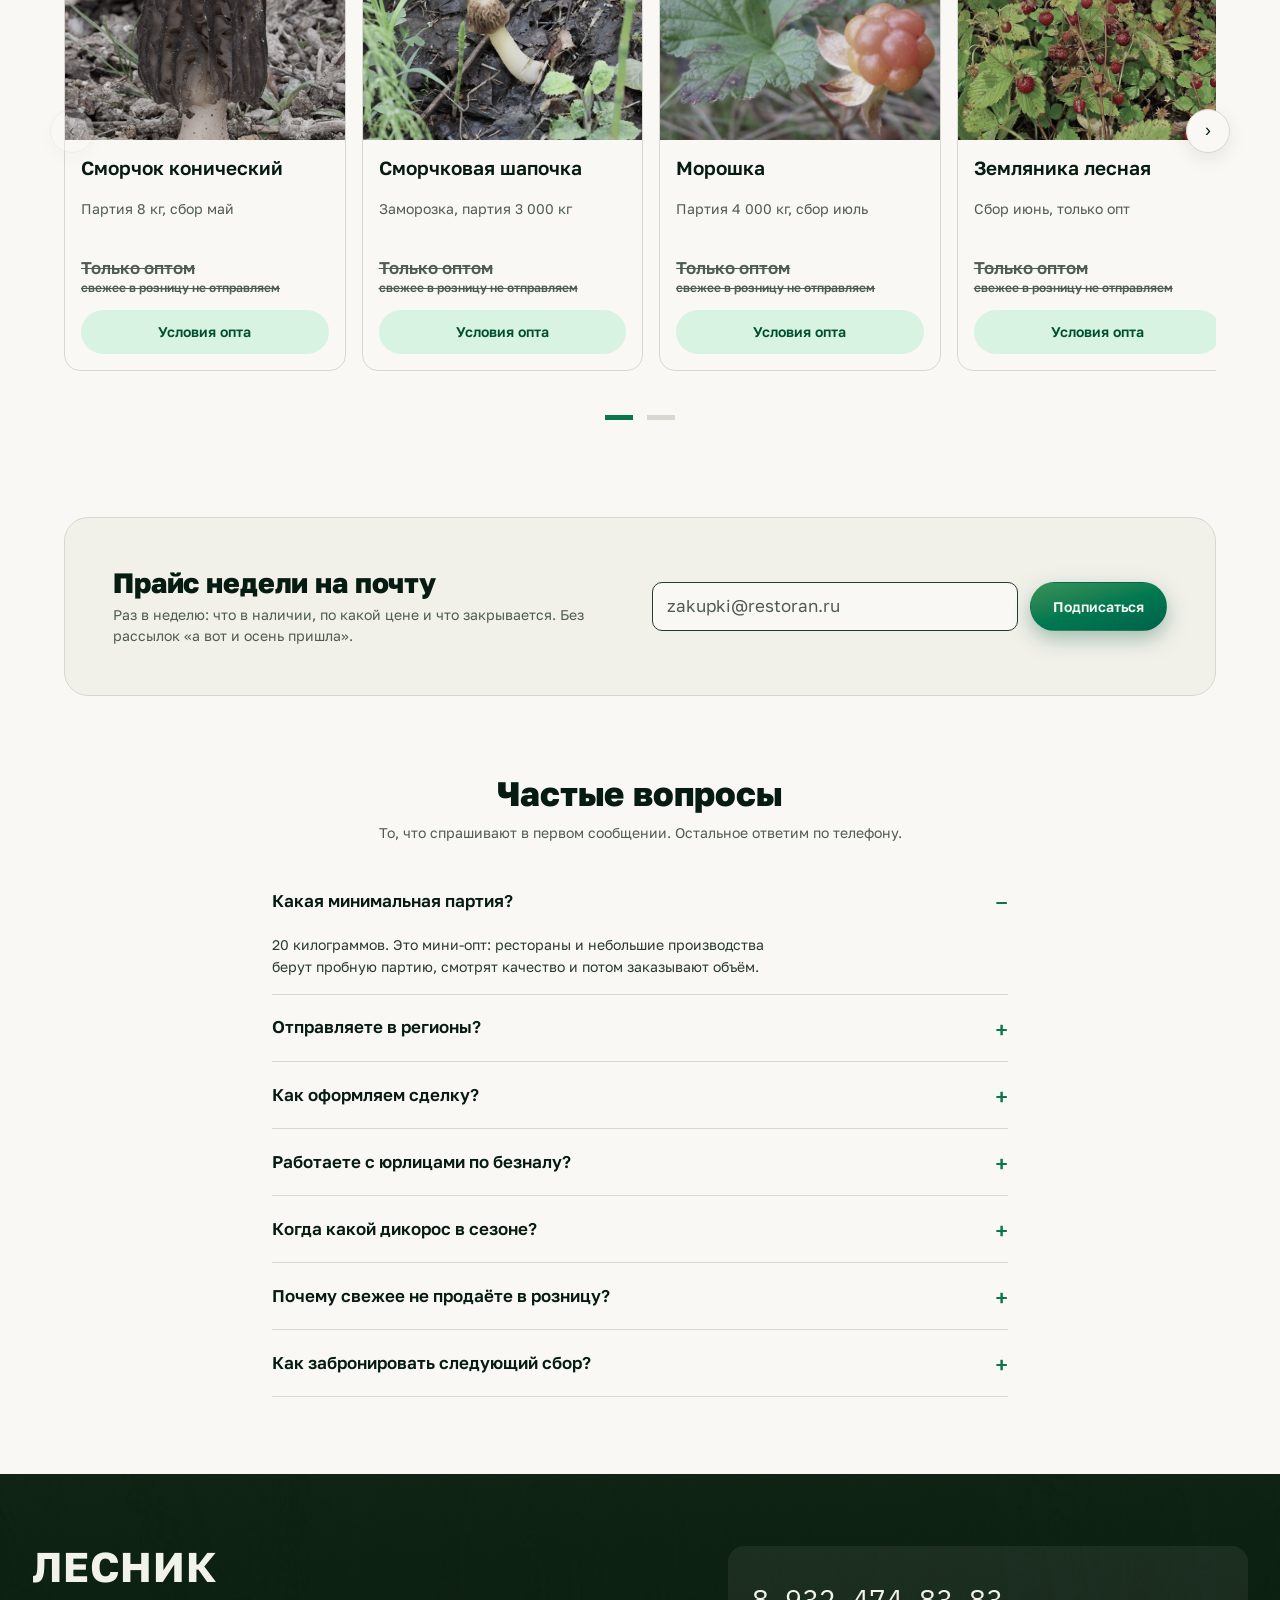
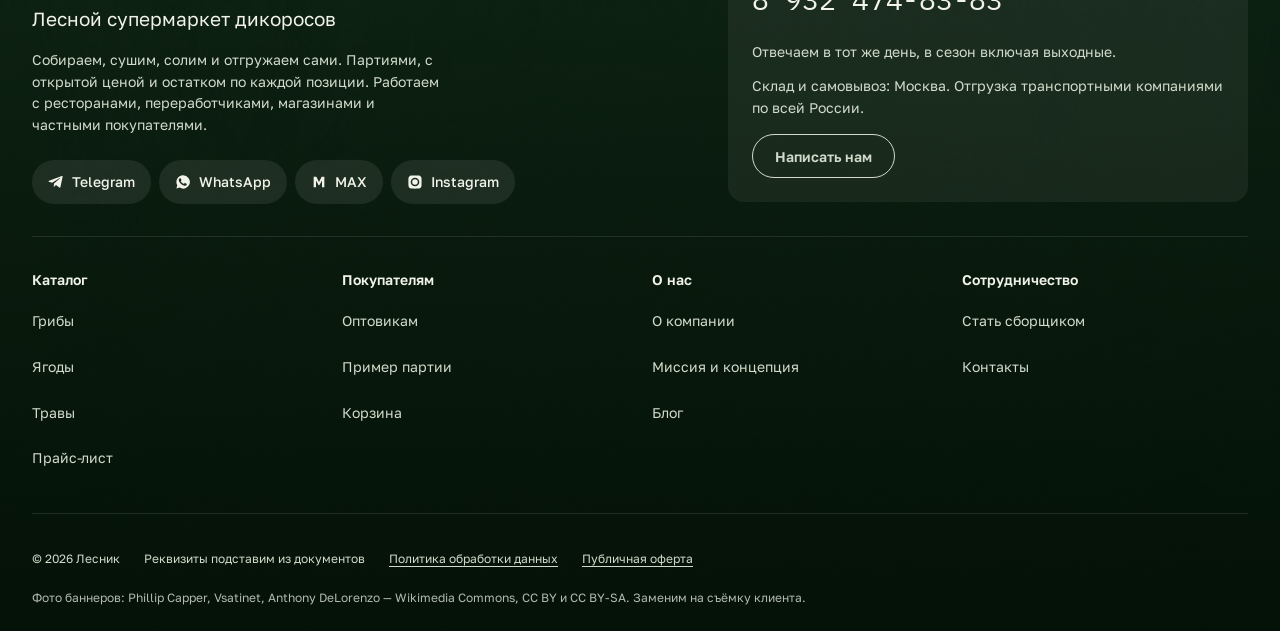
==== commit 4aec03cd: "Новые фото баннеров: ящики с грибами, морошка на ягеле, сбор брусники Кадры с Wikimedia Commons под " ====
--- a/index.html
+++ b/index.html
@@ -88,7 +88,7 @@
 
         <!-- 1 · предложение: чем мы отличаемся, с живыми цифрами -->
         <div class="hero__slide hero__slide--offer is-on" data-slide="0">
-          <img src="img/hero.jpg" alt="Корзина со свежесобранными лесными грибами" fetchpriority="high">
+          <img src="img/hero-market.jpg" alt="Ящики и лотки с белыми, лисичками и маслятами" fetchpriority="high">
           <div class="hero__veil"></div>
           <div class="hero__copy">
             <span class="hero__chip"><i class="live"></i><span data-text="heroPromo">Доставка по Москве бесплатно от 300 кг</span></span>
@@ -108,7 +108,7 @@
 
         <!-- 2 · дефицит: доказываем оборотом закрытых партий -->
         <div class="hero__slide hero__slide--scarce" data-slide="1">
-          <img src="img/smorchok.jpg" alt="Сморчок конический в лесу" loading="lazy">
+          <img src="img/hero-season.jpg" alt="Морошка в котелке на белом ягеле" loading="lazy">
           <div class="hero__veil"></div>
           <div class="hero__copy">
             <span class="hero__chip hero__chip--warn">Сезонные партии уходят целиком</span>
@@ -123,7 +123,7 @@
 
         <!-- 3 · сборщики: заработок как главный герой -->
         <div class="hero__slide hero__slide--work" data-slide="2">
-          <img src="img/sborshiki.jpg" alt="Сборщики дикоросов в лесу" loading="lazy">
+          <img src="img/hero-work.jpg" alt="Рука сборщика снимает бруснику с куста" loading="lazy">
           <div class="hero__veil"></div>
           <div class="hero__copy">
             <span class="hero__chip">Работа на сезон</span>
@@ -1311,6 +1311,7 @@
       <span>Реквизиты подставим из документов</span>
       <a href="#/contacts">Политика обработки данных</a>
       <a href="#/contacts">Публичная оферта</a>
+      <span class="colophon__credit">Фото баннеров: Phillip Capper, Vsatinet, Anthony DeLorenzo — Wikimedia Commons, CC BY и CC BY-SA. Заменим на съёмку клиента.</span>
     </div>
   </div>
 
--- a/app.css
+++ b/app.css
@@ -1321,6 +1321,7 @@
   border-top: 1px solid oklch(100% 0 0 / 0.1);
 }
 .colophon__legal a { color: var(--color-block-mute); display: inline-block; padding-block: 12px; }
+.colophon__credit { flex: 1 1 100%; color: oklch(78% 0.020 130); font-size: var(--text-xs); }
 
 
 /* ═════════════  responsive  ═════════════ */
@@ -1808,3 +1809,30 @@
 
 /* Высота вьюпорта у мини-аппа своя: 100vh врёт, пока окно разворачивается. */
 .is-tma .screen { min-height: calc(var(--tma-vh, 100vh) - var(--mast-h, 5rem)); }
+
+/* Снизу у айфона полоса home indicator: без отступа последняя строка
+   и плавающая кнопка ложатся прямо под неё и не нажимаются. */
+.is-tma body { padding-bottom: var(--tma-bottom, 0px); }
+.is-tma .fab { bottom: calc(clamp(1rem, 3vw, 1.75rem) + var(--tma-bottom, 0px)); }
+
+/* «Резинка» прокрутки на iOS: в мини-аппе она тянет всё окно, а не страницу. */
+.is-tma, .is-tma body { overscroll-behavior: none; }
+
+/* ═══════════ мобильная вёрстка: пальцем, а не курсором ═══════════ */
+@media (max-width: 40rem) {
+  /* iOS зумит страницу при фокусе в поле меньше 16px и обратно не отъезжает.
+     В мини-аппе это выглядит как сломанное окно. */
+  /* .search input и .chat__foot input специфичнее голого input — перечисляем явно,
+     иначе правило проигрывает и поле остаётся 14px. */
+  input, textarea, select,
+  .search input, .chat__foot input { font-size: 16px; }
+
+  /* Ссылки в контактах были высотой 19px: телефон — главное действие страницы,
+     в него надо попадать пальцем с первого раза. */
+  .dl__link { display: inline-flex; align-items: center; min-height: 44px; }
+
+  /* Карточка партии кликабельна целиком, а не только строка названия (23px).
+     Кнопка внутри остаётся выше растянутой области. */
+  .lot__name a::after { content: ''; position: absolute; inset: 0; z-index: 1; }
+  .lot .btn { position: relative; z-index: 2; }
+}
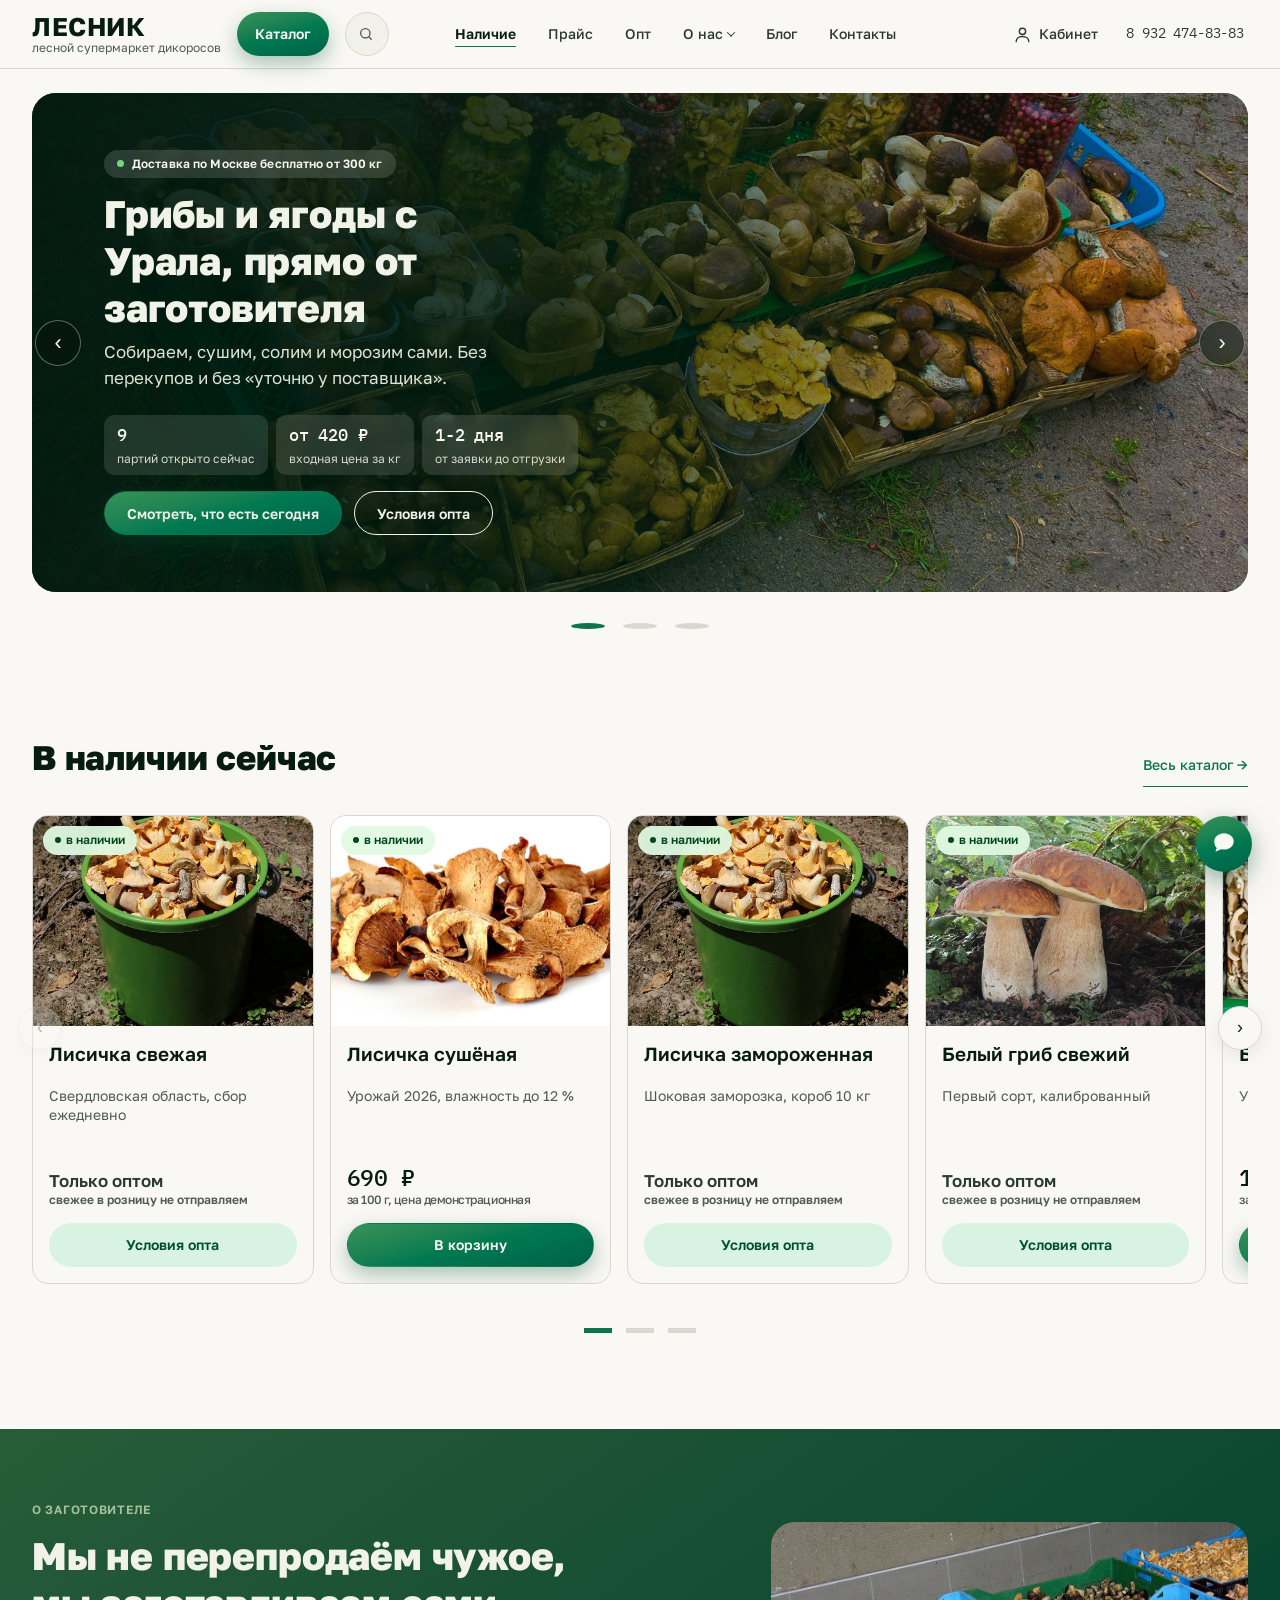
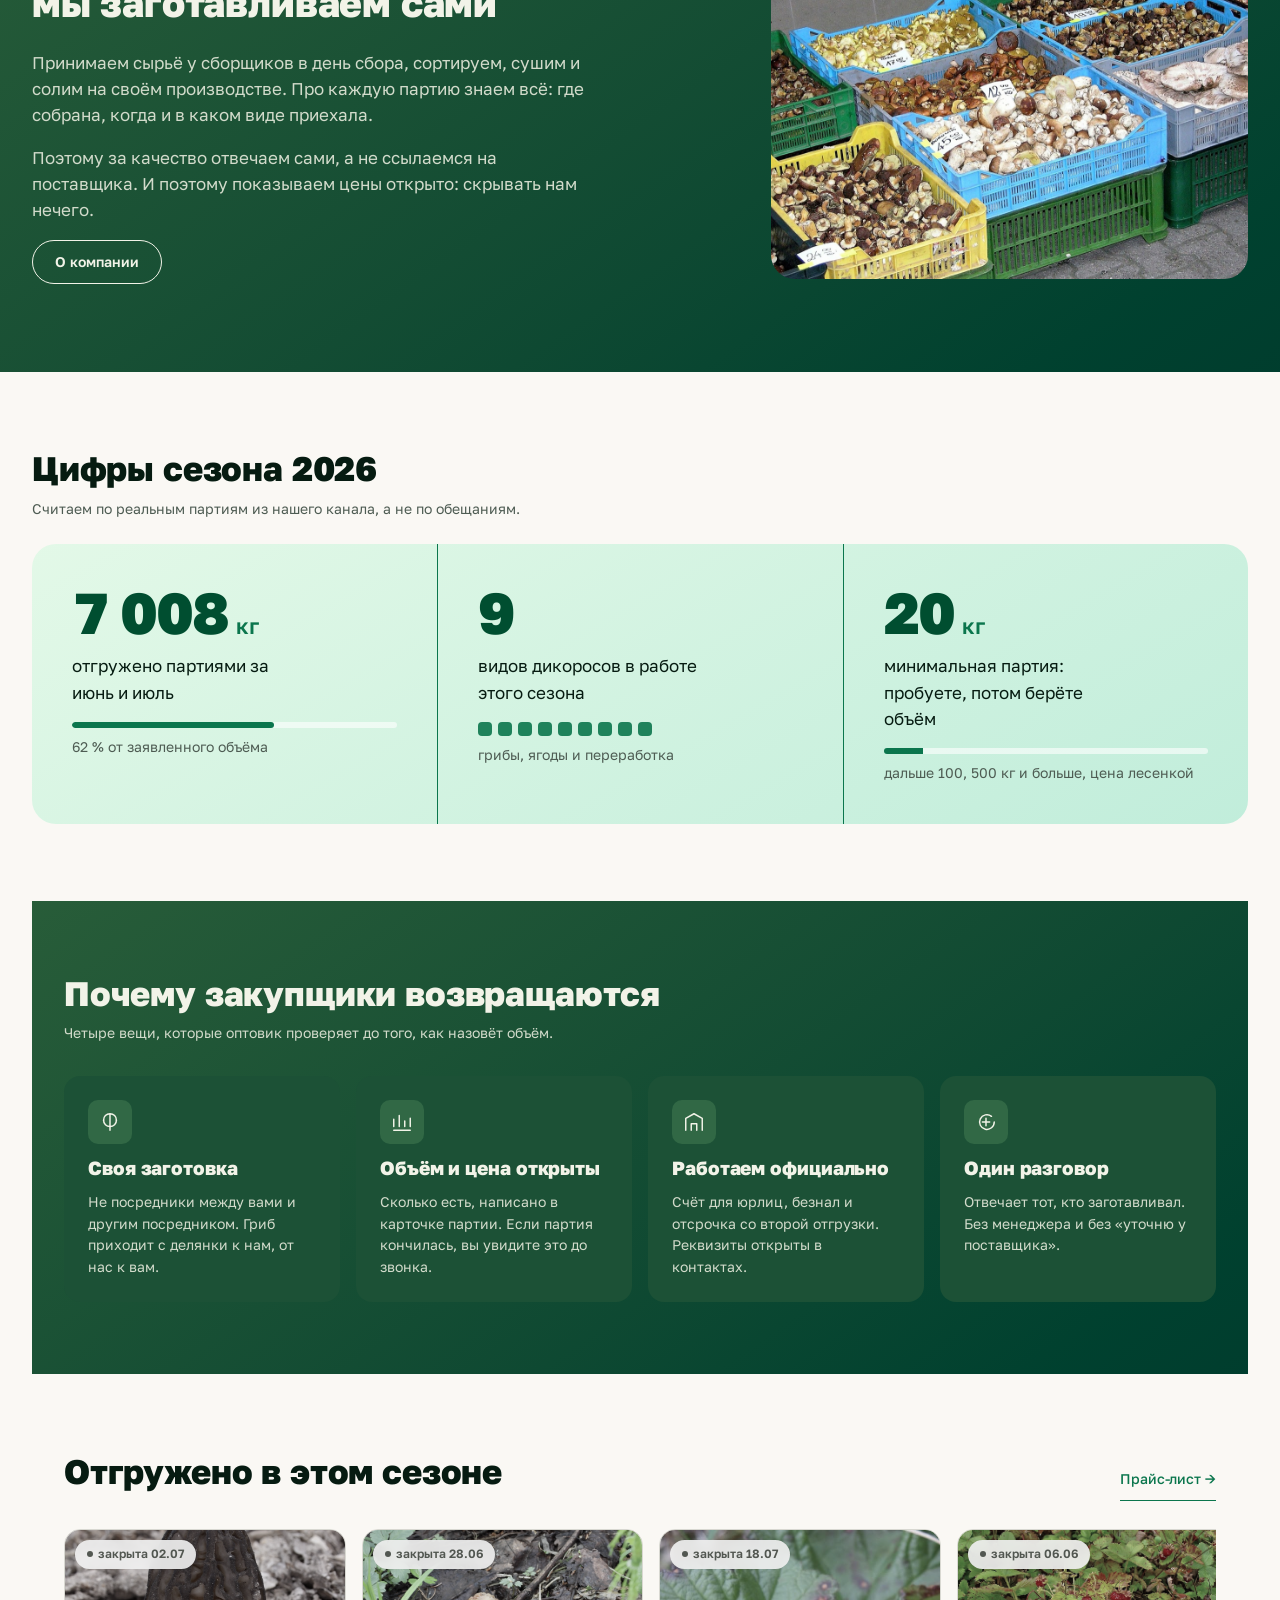
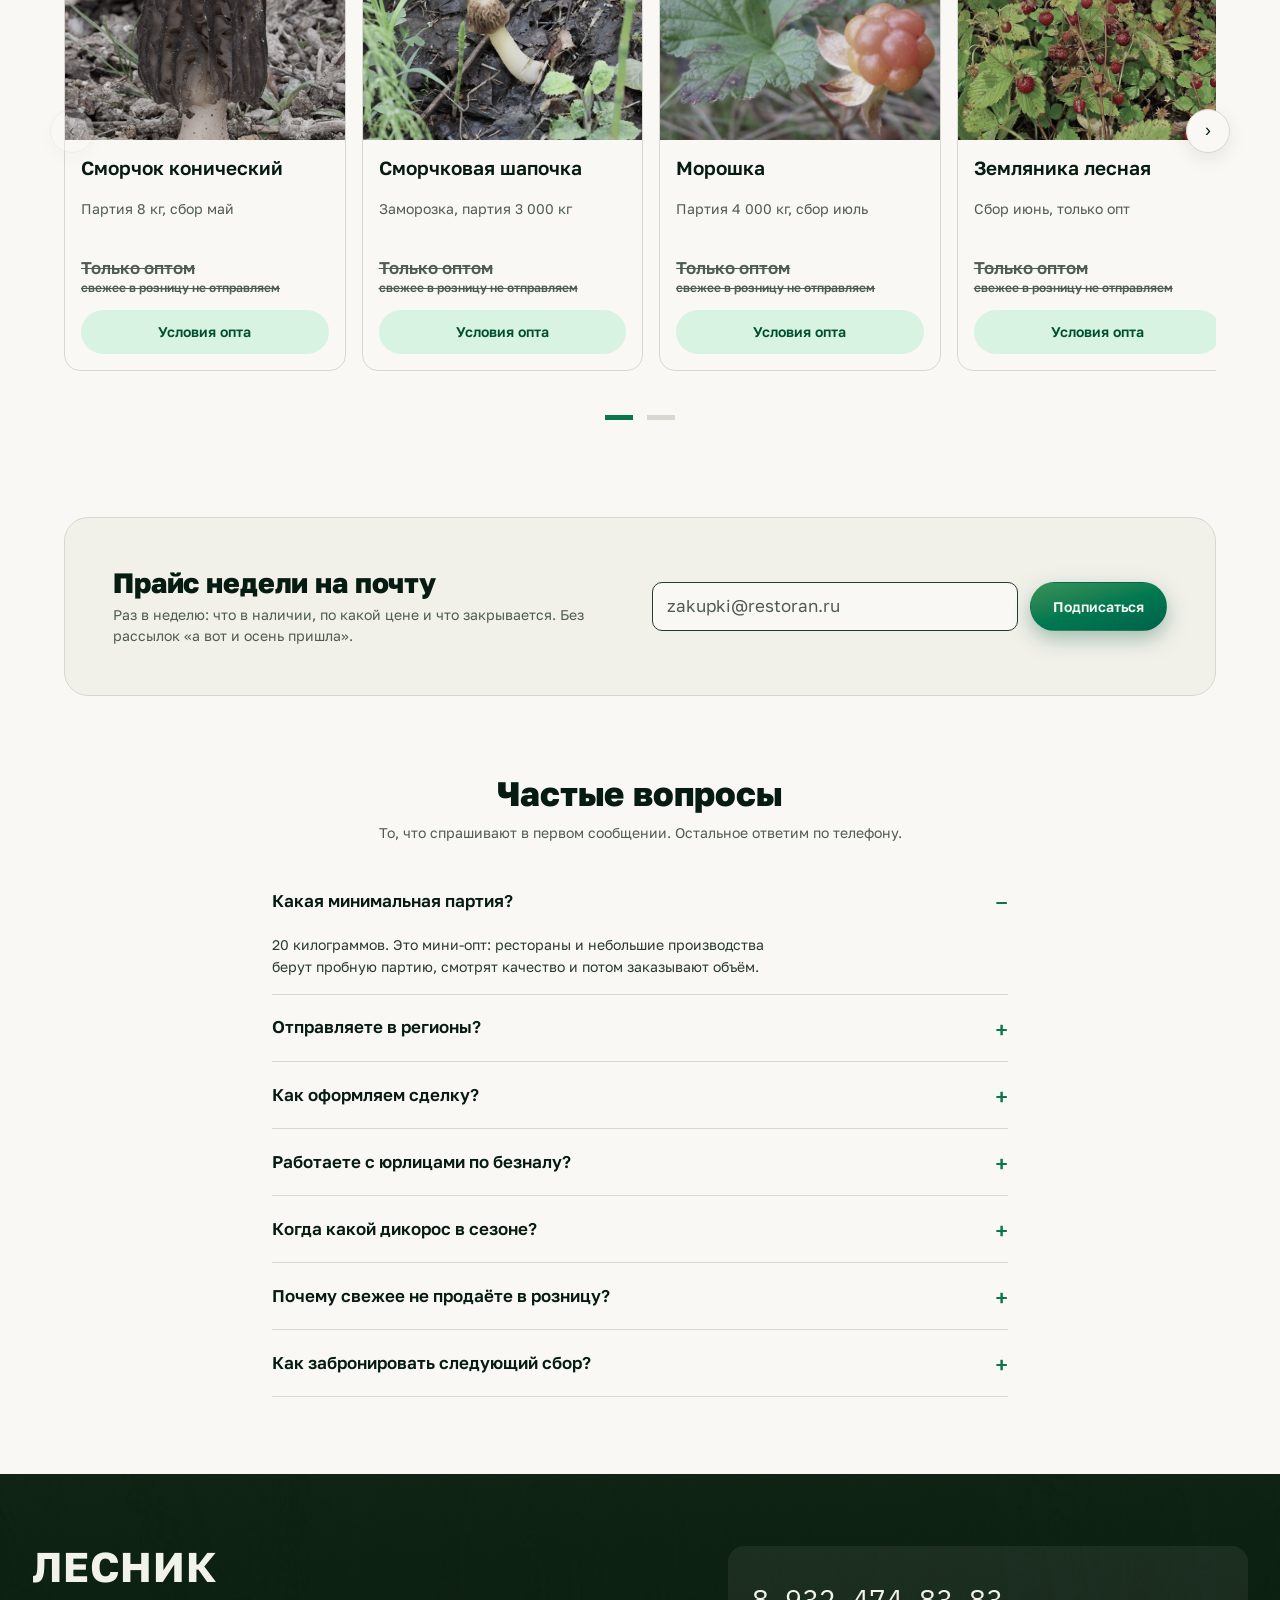
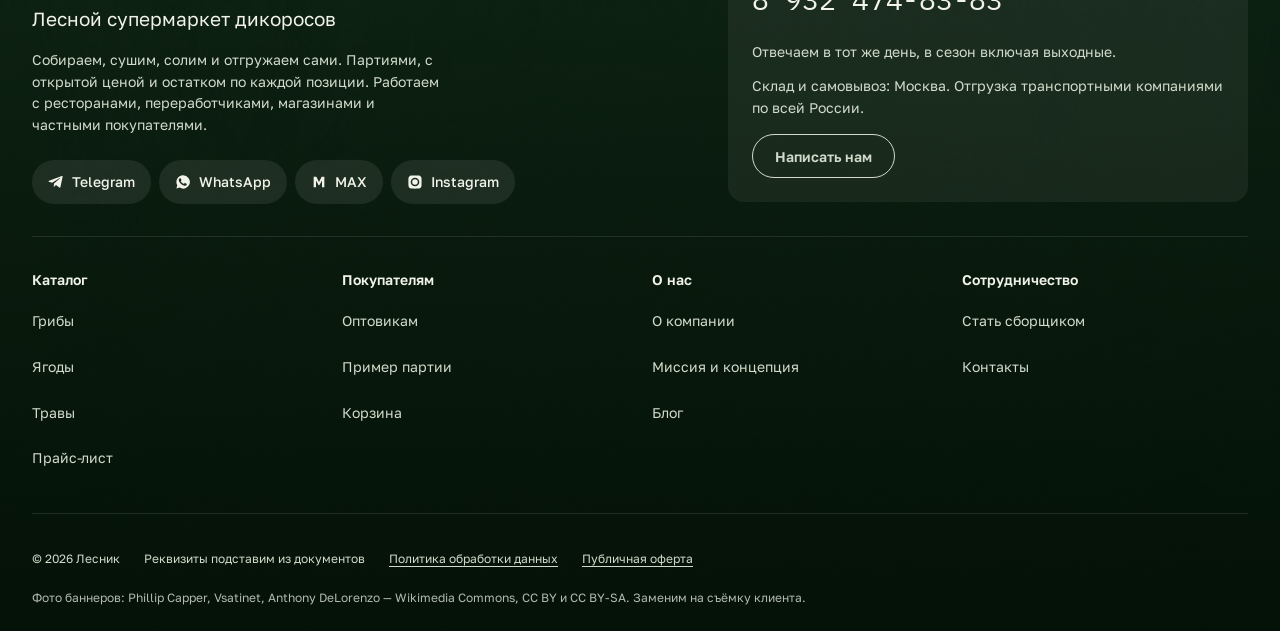
==== commit 4733a37d: "Шапка: один сплошной акцент, подчёркивание вместо плашки, поиск иконкой Co-Authored-By: Claude Fable" ====
--- a/index.html
+++ b/index.html
@@ -31,9 +31,10 @@
         <span class="search__ico" aria-hidden="true">
           <svg width="16" height="16" viewBox="0 0 24 24" fill="none" stroke="currentColor" stroke-width="2" stroke-linecap="round"><circle cx="11" cy="11" r="7"/><path d="M20 20l-3.5-3.5"/></svg>
         </span>
-        <input type="search" id="searchInput" placeholder="Поиск"
+        <input type="search" id="searchInput" placeholder=""
+               aria-label="Поиск по каталогу"
                data-ph-open="Например: лисичка сушёная в мешках или ягода в заморозке"
-               aria-label="Поиск по каталогу" autocomplete="off">
+               autocomplete="off">
         <button class="search__go" type="submit">Найти</button>
         <button class="search__x" type="button" id="searchClose" aria-label="Закрыть поиск">
           <svg width="18" height="18" viewBox="0 0 24 24" fill="none" stroke="currentColor" stroke-width="2" stroke-linecap="round"><path d="M6 6l12 12M18 6L6 18"/></svg>
--- a/app.css
+++ b/app.css
@@ -100,7 +100,7 @@
 .catbtn:active { transform: translateY(1px); }
 
 /* поиск */
-.search { position: relative; flex: 0 1 17rem; min-width: 0; }
+.search { position: relative; flex: none; width: 44px; transition: width var(--dur-short) var(--ease-out); }
 .search__form { position: relative; display: flex; align-items: center; width: 100%; }
 .search input {
   font: inherit; font-size: var(--text-sm);
@@ -116,9 +116,15 @@
 .search input::-webkit-search-cancel-button,
 .search input::-webkit-search-decoration { -webkit-appearance: none; display: none; }
 .search input::placeholder { color: var(--color-muted); }
+/* в покое поле схлопнуто до кружка: обрезанный плейсхолдер выглядел поломкой */
+.search:not(.is-open) input { color: transparent; padding-inline: 0; text-indent: -999px; }
+.search:not(.is-open) input::placeholder { color: transparent; }
+.search:not(.is-open):hover input { background: var(--color-paper-3); }
+.search.is-open { width: 17rem; }
+.search.is-open input { cursor: text; text-indent: 0; }
 .search input:focus-visible { outline: 2px solid var(--color-focus); outline-offset: 1px; }
 .search__ico {
-  position: absolute; left: 14px; top: 50%; transform: translateY(-50%);
+  position: absolute; left: 13px; top: 50%; transform: translateY(-50%);
   color: var(--color-muted); pointer-events: none; line-height: 0;
   transition: left var(--dur-short) var(--ease-out), color var(--dur-micro) var(--ease-out);
 }
@@ -155,6 +161,7 @@
 @media (min-width: 64.0625rem) {
   .search.is-open {
     position: absolute; inset: 0; flex: none;
+    width: auto;                      /* inset задаёт ширину: явная ширина её ломала */
     display: flex; align-items: center;
     background: var(--color-paper);
   }
@@ -211,16 +218,26 @@
 /* меню по центру */
 .mast__nav { display: flex; align-items: center; gap: var(--space-xs); margin-inline: auto; }
 .mast__nav > a, .drop__btn {
+  position: relative;
   font: inherit; font-family: var(--font-label); font-size: var(--text-sm); font-weight: 500;
   color: var(--color-neutral); text-decoration: none;
   display: inline-flex; align-items: center; gap: 5px;
   min-height: 44px; padding-inline: var(--space-sm);
-  border: 0; border-radius: var(--radius-pill); background: transparent;
+  border: 0; border-radius: 0; background: transparent;
   cursor: pointer; white-space: nowrap;
-  transition: background var(--dur-micro) var(--ease-out), color var(--dur-micro) var(--ease-out);
-}
-.mast__nav > a:hover, .drop__btn:hover { background: var(--color-paper-2); color: var(--color-ink); }
-.mast__nav > a[aria-current="page"] { background: var(--color-accent-soft); color: var(--color-accent-ink); }
+  transition: color var(--dur-micro) var(--ease-out);
+}
+/* тонкая черта вместо плашки: пункт меню не должен выглядеть кнопкой */
+.mast__nav > a::after, .drop__btn::before {
+  content: ""; position: absolute; left: var(--space-sm); right: var(--space-sm); bottom: 9px;
+  height: 1.5px; border-radius: 2px; background: var(--color-accent);
+  transform: scaleX(0); transform-origin: center;
+  transition: transform var(--dur-short) var(--ease-out);
+}
+.mast__nav > a:hover, .drop__btn:hover { color: var(--color-ink); }
+.mast__nav > a:hover::after, .drop__btn:hover::before { transform: scaleX(0.45); }
+.mast__nav > a[aria-current="page"] { color: var(--color-ink); font-weight: 600; }
+.mast__nav > a[aria-current="page"]::after { transform: scaleX(1); }
 
 .drop { position: relative; }
 .drop__btn::after { content: ""; width: 6px; height: 6px; border-right: 1.5px solid currentColor; border-bottom: 1.5px solid currentColor; transform: rotate(45deg) translate(-1px, -1px); transition: transform var(--dur-micro) var(--ease-out); }
@@ -263,16 +280,20 @@
   transition: background var(--dur-micro) var(--ease-out), color var(--dur-micro) var(--ease-out);
 }
 .modeswitch button[aria-pressed="true"] { background: var(--color-ink); color: var(--color-paper); }
-.mast__phone { font-family: var(--font-mono); font-size: var(--text-sm); color: var(--color-ink); text-decoration: none; white-space: nowrap; }
+.mast__phone {
+  display: inline-flex; align-items: center; min-height: 44px; padding-inline: var(--space-2xs);
+  font-family: var(--font-mono); font-size: var(--text-sm); color: var(--color-neutral);
+  text-decoration: none; white-space: nowrap; letter-spacing: -0.01em;
+}
 .mast__phone:hover { color: var(--color-accent); }
-.cartlink {
-  display: inline-flex; align-items: center; gap: 6px;
-  min-height: 42px; padding-inline: var(--space-md);
-  border: 1px solid var(--color-rule); border-radius: var(--radius-pill);
-  font-size: var(--text-sm); font-weight: 600; text-decoration: none; color: var(--color-ink);
-}
-.cartlink:hover { border-color: var(--color-accent); color: var(--color-accent-ink); }
 .cartlink[hidden] { display: none; }
+.cartlink .num {
+  min-width: 20px; height: 20px; padding-inline: 6px;
+  display: inline-grid; place-items: center;
+  background: var(--grad-accent); color: var(--color-on-accent);
+  border-radius: var(--radius-pill); font-family: var(--font-label);
+  font-size: var(--text-xs); font-weight: 700;
+}
 
 .burger { display: none; }
 
@@ -1346,15 +1367,18 @@
 /* ═════════════  КАБИНЕТ ОПТОВИКА, МОДАЛКА, КАНАЛЫ  ═════════════ */
 
 /* иконка кабинета в шапке */
-.mast__lk {
+.mast__lk, .cartlink {
   display: inline-flex; align-items: center; gap: 7px;
-  min-height: 42px; padding-inline: var(--space-sm);
-  border: 1px solid var(--color-rule); border-radius: var(--radius-pill);
-  color: var(--color-ink); text-decoration: none; font-size: var(--text-sm); font-weight: 500;
+  min-height: 44px; padding-inline: var(--space-sm);
+  border: 0; border-radius: var(--radius-pill); background: transparent;
+  color: var(--color-neutral); text-decoration: none;
+  font-family: var(--font-label); font-size: var(--text-sm); font-weight: 500;
   white-space: nowrap; flex: none;
-}
-.mast__lk:hover { border-color: var(--color-accent); color: var(--color-accent-ink); }
-.mast__lk.is-on { background: var(--color-accent-soft); border-color: transparent; color: var(--color-accent-ink); }
+  transition: color var(--dur-micro) var(--ease-out), background var(--dur-micro) var(--ease-out);
+}
+.mast__lk:hover, .cartlink:hover { color: var(--color-ink); background: var(--color-paper-2); }
+.mast__lk.is-on { color: var(--color-accent-ink); font-weight: 600; }
+.mast__lk.is-on svg { color: var(--color-accent); }
 @media (max-width: 64rem) { .mast__lk__t { display: none; } }
 
 .lk { display: grid; gap: var(--space-lg); margin-top: var(--space-xl); }
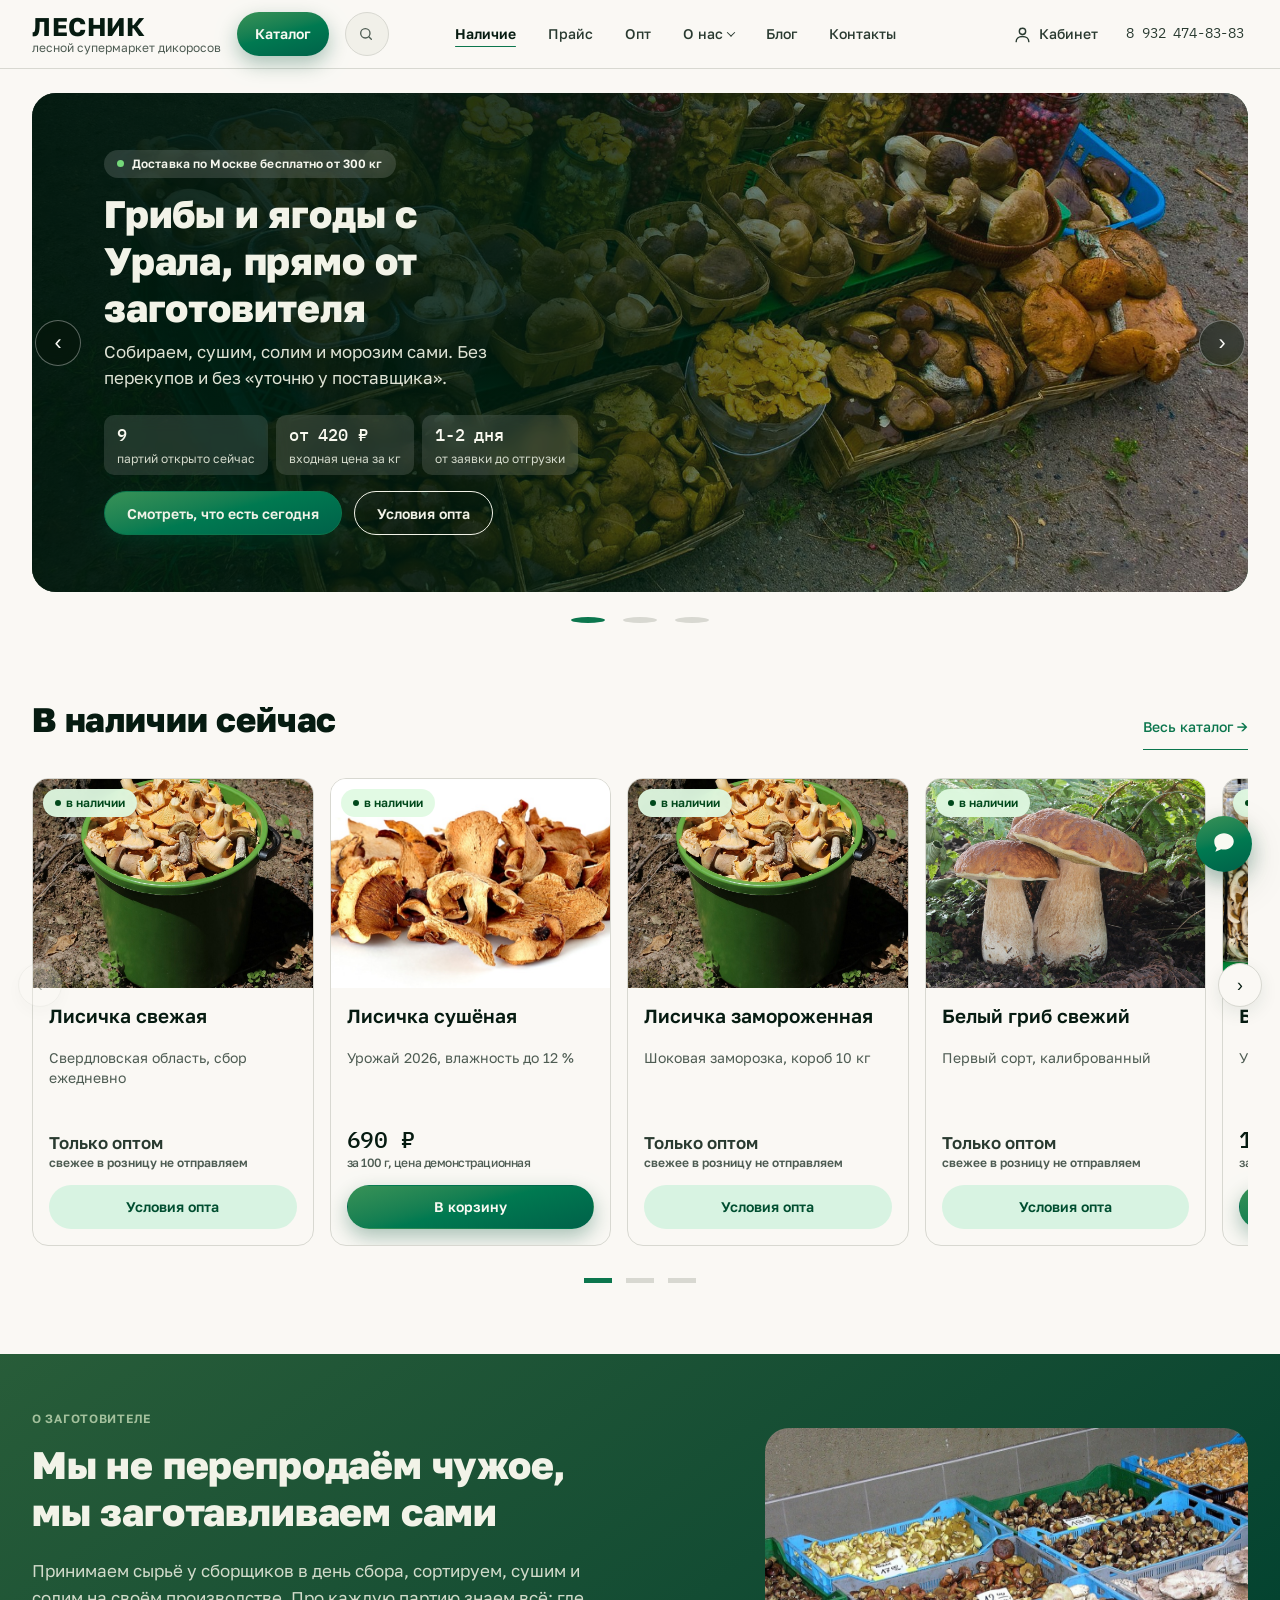
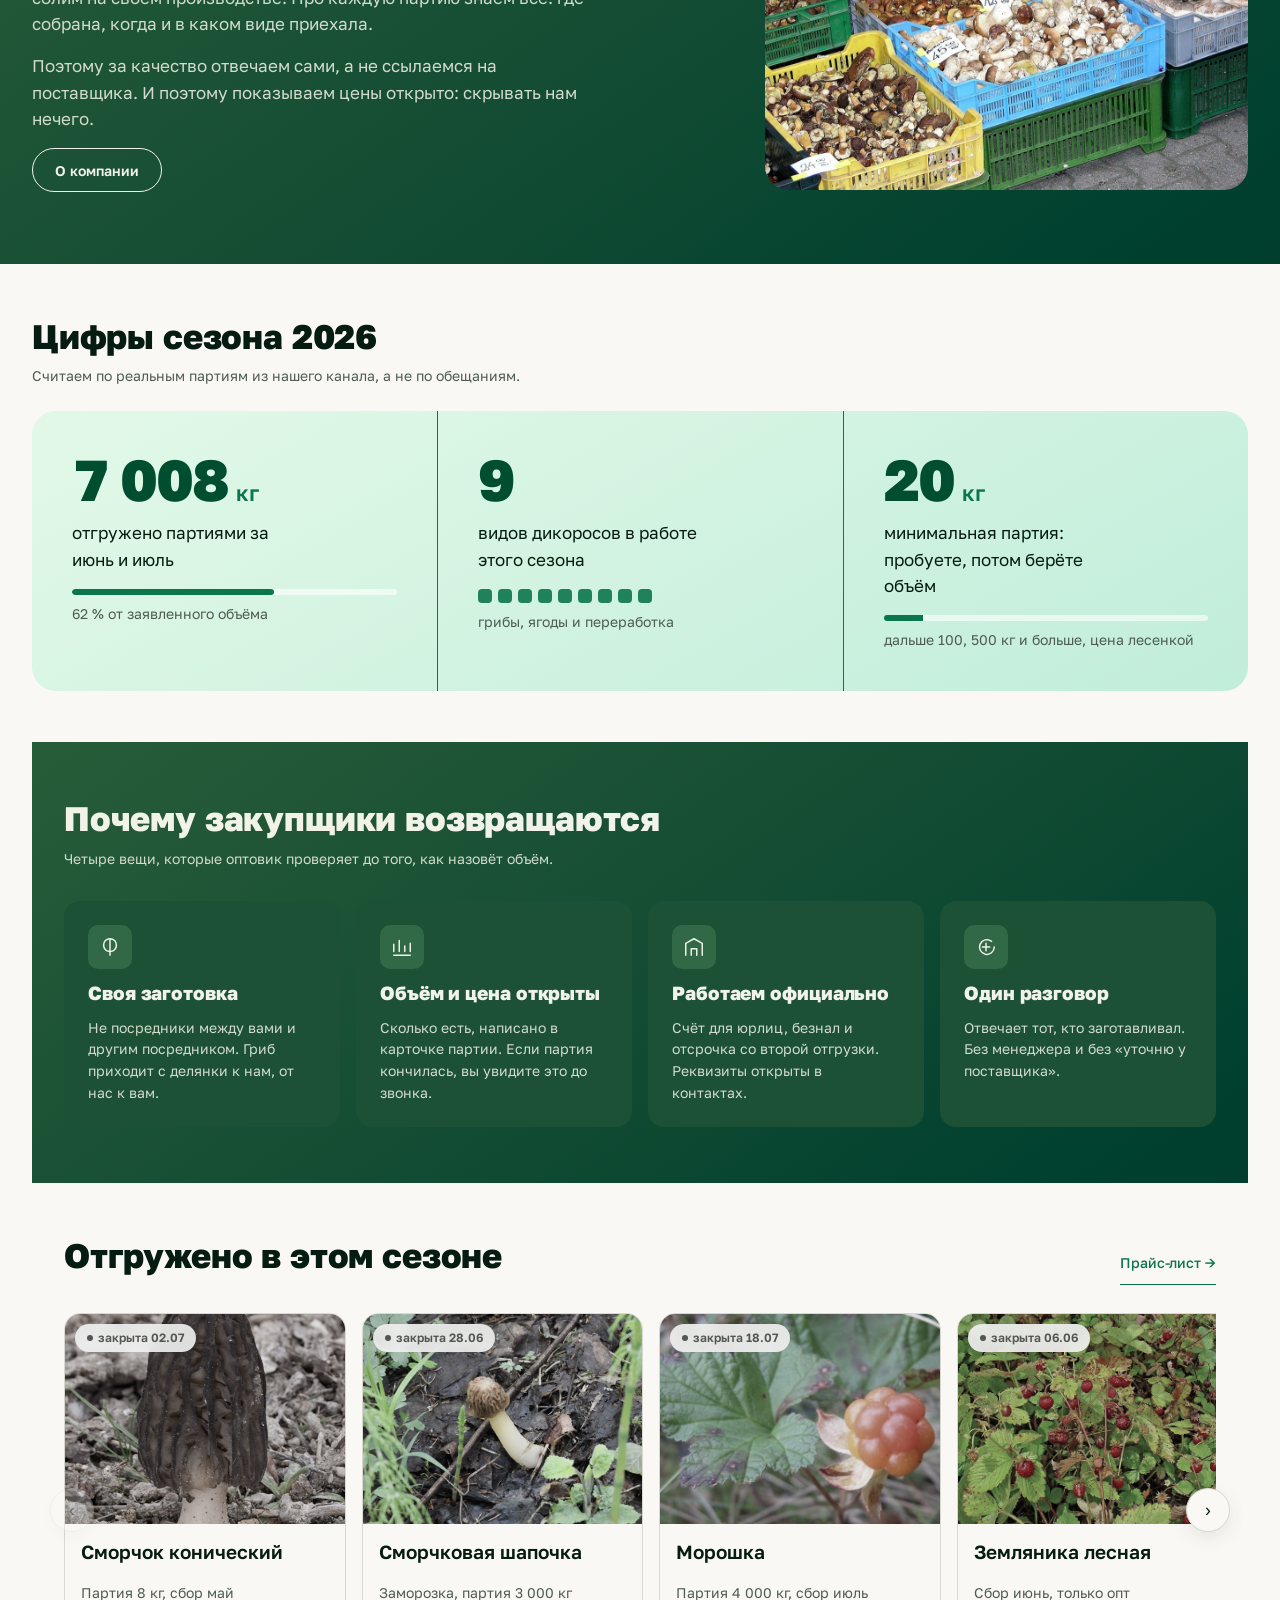
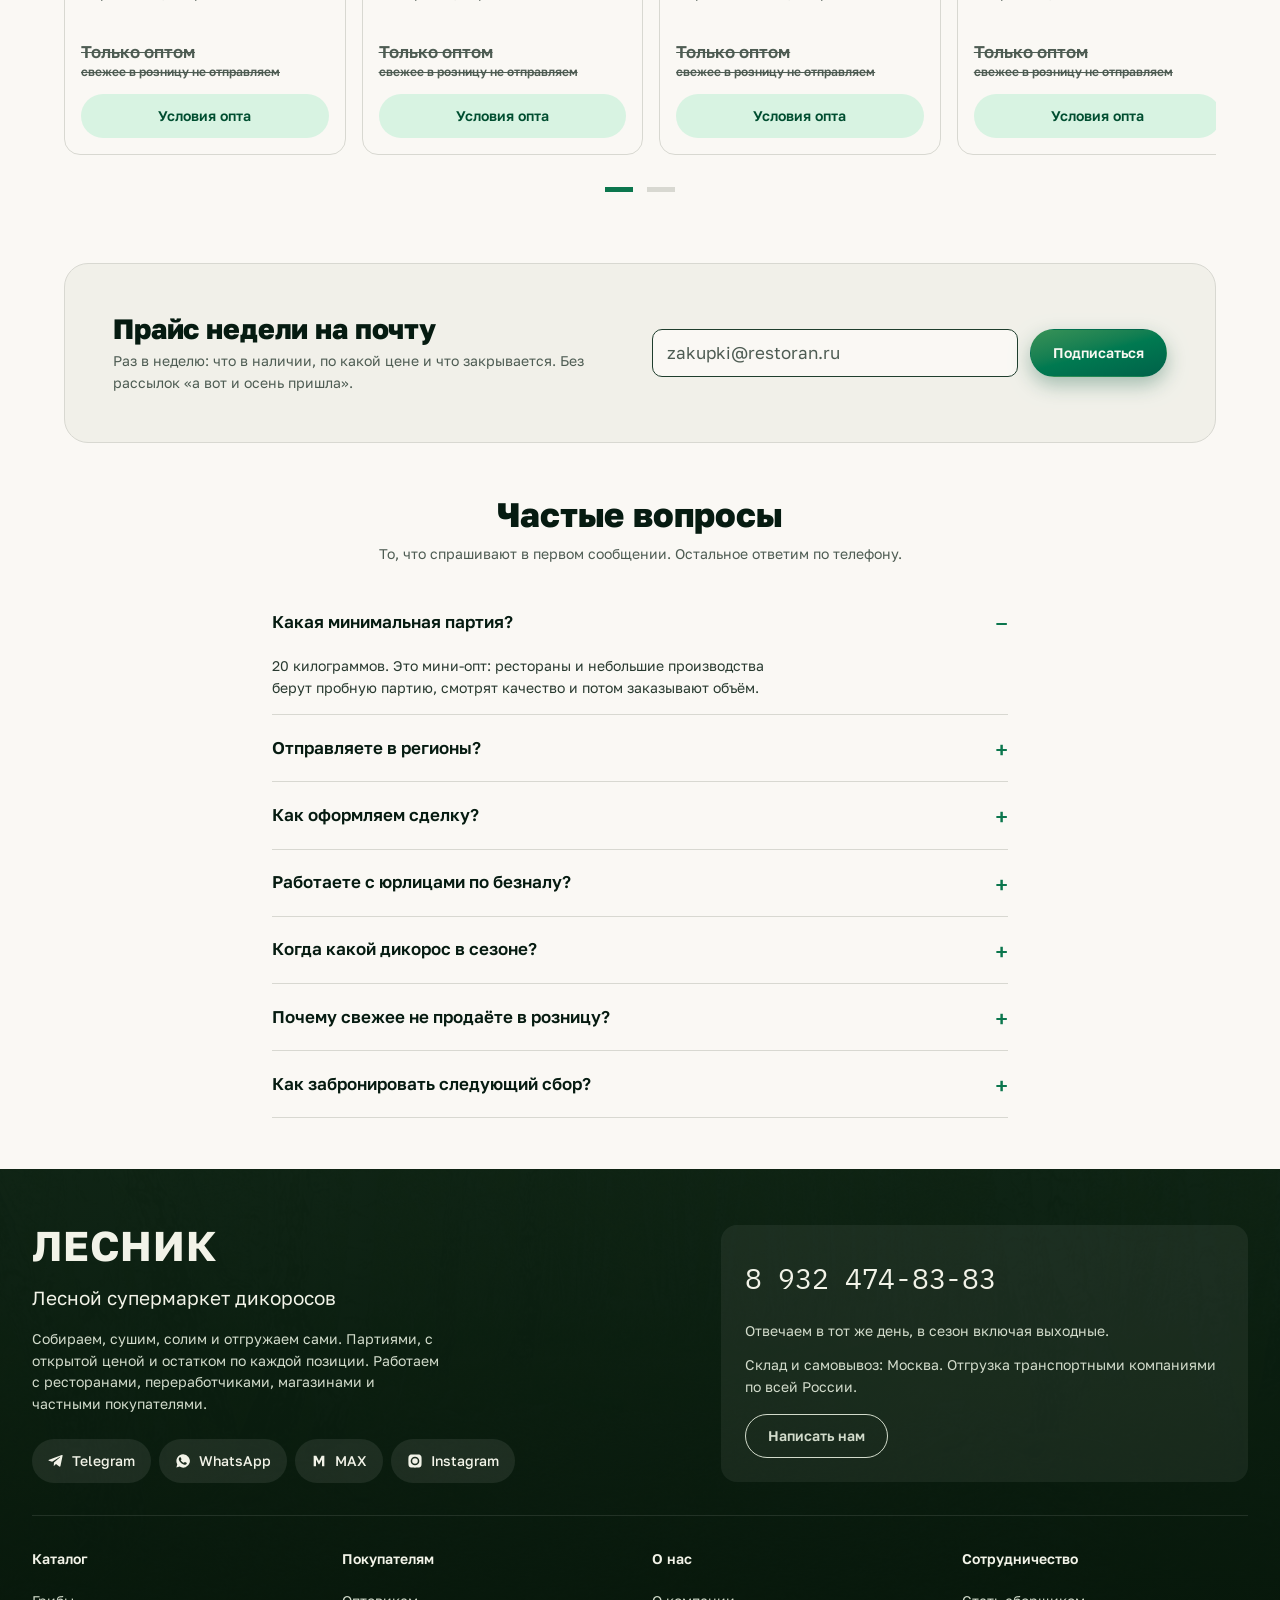
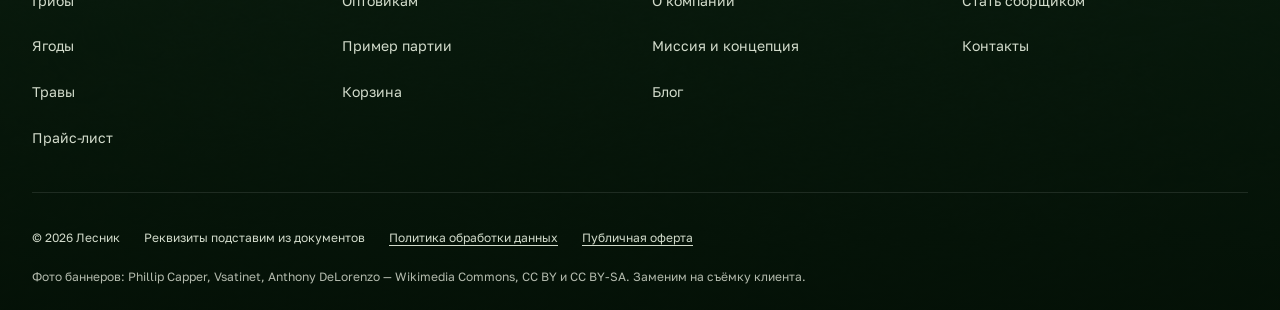
==== commit b3e812b4: "Корзина переделана: продающая компоновка и рабочее оформление заказа Кнопка «Оформить заказ» не рабо" ====
--- a/index.html
+++ b/index.html
@@ -1144,24 +1144,11 @@
   <div class="wrap">
     <div class="inv">
       <h1>Корзина</h1>
-      <div class="inv__meta"><span>Розница: сушёное, мороженое и солёное</span><span>Свежее в розницу не отправляем, не доедет</span></div>
-    </div>
-
-    <div class="split" style="margin-top:var(--space-xl)">
-      <div id="cartBody"></div>
-      <div class="formcard" id="cartCheckout">
-        <h2 class="formcard__h">Оформление</h2>
-        <form data-form="order" novalidate>
-          <label class="field"><span>Имя</span><input name="name" placeholder="Как к вам обращаться" required><em class="err">Укажите имя</em></label>
-          <label class="field"><span>Телефон</span><input name="phone" type="tel" placeholder="+7" required><em class="err">Нужен телефон для связи</em></label>
-          <label class="field"><span>Доставка</span>
-            <select name="ship"><option>СДЭК до пункта выдачи</option><option>Курьером по Москве</option><option>Самовывоз со склада</option></select>
-          </label>
-          <label class="field"><span>Комментарий</span><textarea name="note" placeholder="Не обязательно"></textarea></label>
-          <button class="btn btn--solid btn--full" type="submit">Оформить заказ</button>
-        </form>
-      </div>
-    </div>
+      <div class="inv__meta"><span id="cartMeta">Розница: сушёное, мороженое и солёное</span><span>Свежее в розницу не отправляем, не доедет</span></div>
+    </div>
+    <!-- и полное, и пустое состояние рисует renderCart: у них разная компоновка,
+         и пустая правая колонка в вёрстке — ошибка, а не «просто скрытый блок» -->
+    <div id="cartBody"></div>
   </div>
 </section>
 
--- a/app.css
+++ b/app.css
@@ -348,6 +348,14 @@
   box-shadow: var(--shadow-2); font-size: var(--text-sm); text-align: center;
 }
 .toast[hidden] { display: none; }
+.toast--bad { background: var(--color-amber-ink); }
+.toast__act {
+  font: inherit; font-weight: 600; margin-left: 12px; padding: 4px 12px;
+  min-height: 32px; cursor: pointer;
+  background: transparent; color: var(--color-block-ink);
+  border: 1px solid oklch(100% 0 0 / 0.5); border-radius: var(--radius-pill);
+}
+.toast__act:hover { background: var(--color-block-ink); color: var(--color-block); border-color: var(--color-block-ink); }
 
 .empty__h { font-size: var(--text-lg); margin-bottom: var(--space-xs); }
 
@@ -451,7 +459,7 @@
 
 /* ═════════════  hero  ═════════════ */
 
-.hero { position: relative; padding-block: var(--space-lg) 0; --hero-pager-h: 68px; }
+.hero { position: relative; padding-block: var(--space-lg) 0; --hero-pager-h: 56px; }
 .hero__frame { position: relative; display: grid; border-radius: var(--radius-banner); overflow: hidden; background: var(--color-block); }
 
 /* Все слайды лежат в одной ячейке сетки, а не показываются по очереди через display.
@@ -587,7 +595,7 @@
 @media (min-width: 60rem) { .rail__nav { display: inline-flex; } }
 .rail__nav--prev { left: -14px; }
 .rail__nav--next { right: -14px; }
-.rail__dots { display: flex; gap: 6px; justify-content: center; margin-top: var(--space-sm); }
+.rail__dots { display: flex; gap: 6px; justify-content: center; margin-top: 0; }
 .rail__dots button {
   box-sizing: content-box; width: 28px; height: 5px;
   padding: 20px 4px; background-clip: content-box;
@@ -1276,12 +1284,175 @@
 
 /* ═════════════  cart  ═════════════ */
 
-.cartline { display: grid; grid-template-columns: 4rem 1fr auto; gap: var(--space-md); align-items: center; padding-block: var(--space-md); }
-.cartline + .cartline { border-top: 1px solid var(--color-rule); }
-.cartline img { width: 4rem; height: 4rem; object-fit: cover; border-radius: var(--radius-input); }
 .qty { display: inline-flex; border: 1px solid var(--color-rule-2); border-radius: var(--radius-pill); overflow: hidden; }
 .qty button { font: inherit; width: 44px; min-height: 44px; background: transparent; border: 0; cursor: pointer; color: var(--color-ink); }
 .qty span { min-width: 44px; display: inline-flex; align-items: center; justify-content: center; font-family: var(--font-mono); border-inline: 1px solid var(--color-rule-2); }
+.qty__in {
+  width: 3rem; min-height: 44px; padding: 0; text-align: center;
+  font: inherit; font-family: var(--font-mono); color: var(--color-ink);
+  background: transparent; border: 0; border-inline: 1px solid var(--color-rule-2);
+  -moz-appearance: textfield;
+}
+.qty__in:focus-visible { outline: 2px solid var(--color-focus); outline-offset: -2px; }
+
+/* ── две колонки: список и липкая сводка ── */
+.cart { display: grid; grid-template-columns: 1fr; gap: var(--space-xl); margin-top: var(--space-xl); }
+@media (min-width: 62rem) {
+  .cart { grid-template-columns: minmax(0, 1fr) 23rem; gap: var(--space-2xl); align-items: start; }
+  /* сводка не должна уезжать вверх, пока покупатель правит длинный список */
+  .cart__side { position: sticky; top: calc(var(--mast-h, 5rem) + var(--space-md)); }
+}
+.cart__back { margin: var(--space-lg) 0 0; font-size: var(--text-sm); }
+.cart__demo { margin: var(--space-sm) 0 0; font-size: var(--text-sm); color: var(--color-muted); }
+
+/* ── строка товара ── */
+.clines { list-style: none; margin: 0; padding: 0; border-top: 1px solid var(--color-rule); }
+.cline {
+  display: grid; grid-template-columns: 5.5rem minmax(0, 1fr) auto;
+  gap: var(--space-md) var(--space-lg); align-items: center;
+  padding-block: var(--space-lg);
+  border-bottom: 1px solid var(--color-rule);
+}
+.cline__shot { display: block; border-radius: var(--radius-input); overflow: hidden; }
+.cline__shot img { display: block; width: 5.5rem; height: 5.5rem; object-fit: cover; transition: transform var(--dur-short) var(--ease-out); }
+.cline:hover .cline__shot img { transform: scale(1.04); }
+.cline__body { min-width: 0; }
+.cline__name { margin: 0; font-family: var(--font-display); font-size: var(--text-md); font-weight: 600; line-height: var(--lh-snug); }
+.cline__name a { color: var(--color-ink); text-decoration: none; }
+.cline__name a:hover { color: var(--color-accent-ink); text-decoration: underline; text-underline-offset: 3px; }
+.cline__spec { margin: var(--space-2xs) 0 0; font-size: var(--text-sm); color: var(--color-muted); }
+.cline__unit { margin: var(--space-2xs) 0 0; font-size: var(--text-sm); color: var(--color-neutral); }
+.cline__unit b { font-family: var(--font-mono); font-weight: 400; }
+/* счётчик, сумма и «Убрать» — одной строкой: вертикальная лесенка
+   растит высоту ряда и оставляет провал слева от неё */
+.cline__act { display: flex; align-items: center; gap: var(--space-lg); }
+.cline__sum { margin: 0; display: grid; justify-items: end; min-width: 6.5rem; }
+.cline__sum b { font-family: var(--font-mono); font-size: var(--text-md); }
+.cline__sum small { font-size: var(--text-xs); color: var(--color-muted); }
+.cline__del {
+  font: inherit; font-size: var(--text-sm); color: var(--color-muted);
+  background: none; border: 0; padding: 2px 0; cursor: pointer;
+  border-bottom: 1px solid transparent;
+}
+.cline__del:hover { color: var(--color-ink); border-bottom-color: currentColor; }
+
+/* ── сводка заказа ── */
+.csum { border: 1px solid var(--color-rule); border-radius: var(--radius-card); background: var(--color-paper-2); padding: var(--space-lg); }
+.csum__h { font-family: var(--font-display); font-size: var(--text-md); font-weight: 700; margin: 0 0 var(--space-md); }
+.csum__rows { margin: 0; padding: 0; display: grid; gap: var(--space-xs); font-size: var(--text-sm); }
+.csum__rows > div { display: flex; justify-content: space-between; align-items: baseline; gap: var(--space-md); }
+.csum__rows dt { color: var(--color-muted); }
+.csum__rows dd { margin: 0; font-family: var(--font-mono); }
+.csum__soft { font-family: var(--font-body) !important; color: var(--color-muted); font-size: var(--text-xs); text-align: right; }
+.csum__total {
+  display: flex; justify-content: space-between; align-items: baseline; gap: var(--space-md);
+  margin: var(--space-md) 0 var(--space-lg); padding-top: var(--space-md);
+  border-top: 1px solid var(--color-rule);
+}
+.csum__total span { font-family: var(--font-display); font-weight: 600; }
+.csum__total b { font-family: var(--font-mono); font-size: var(--text-xl); letter-spacing: -0.01em; }
+.csum__form .field:last-of-type { margin-bottom: var(--space-md); }
+.csum__after { margin: var(--space-sm) 0 0; font-size: var(--text-xs); color: var(--color-muted); line-height: var(--lh-normal); }
+.csum__trust { list-style: none; margin: var(--space-md) 0 0; padding: var(--space-md) 0 0; border-top: 1px solid var(--color-rule); display: grid; gap: var(--space-xs); }
+.csum__trust li { position: relative; padding-left: 1.5rem; font-size: var(--text-xs); color: var(--color-neutral); line-height: var(--lh-normal); }
+.csum__trust li::before {
+  content: ""; position: absolute; left: 0; top: 0.4em;
+  width: 9px; height: 5px; transform: rotate(-45deg);
+  border-left: 2px solid var(--color-accent); border-bottom: 2px solid var(--color-accent);
+}
+
+/* ── допродажа ── */
+/* в пустой корзине — витриной во всю ширину */
+.crec { margin-top: var(--section-gap); }
+.crec__h { font-family: var(--font-display); font-size: var(--text-lg); font-weight: 700; margin: 0 0 var(--space-lg); }
+
+/* в заполненной — компактным списком внутри левой колонки: она короче
+   липкой сводки, и без этого под товарами оставалось пустое поле */
+.crecs { margin-top: var(--space-2xl); }
+.crecs__h { font-family: var(--font-display); font-size: var(--text-md); font-weight: 700; margin: 0 0 var(--space-md); }
+.crecs__list { list-style: none; margin: 0; padding: 0; display: grid; gap: var(--space-xs); }
+.crecs__i {
+  display: grid; grid-template-columns: 3.5rem minmax(0, 1fr) auto auto;
+  align-items: center; gap: var(--space-md);
+  padding: var(--space-sm); border: 1px solid var(--color-rule);
+  border-radius: var(--radius-input); background: var(--color-paper-2);
+  transition: border-color var(--dur-short) var(--ease-out);
+}
+.crecs__i:hover { border-color: var(--color-accent); }
+.crecs__shot { display: block; border-radius: 8px; overflow: hidden; }
+.crecs__shot img { display: block; width: 3.5rem; height: 3.5rem; object-fit: cover; }
+.crecs__body { min-width: 0; }
+.crecs__n { margin: 0; font-family: var(--font-display); font-size: var(--text-sm); font-weight: 600; }
+.crecs__n a { color: var(--color-ink); text-decoration: none; }
+.crecs__n a:hover { color: var(--color-accent-ink); text-decoration: underline; text-underline-offset: 3px; }
+.crecs__s { margin: 1px 0 0; font-size: var(--text-xs); color: var(--color-muted); overflow: hidden; text-overflow: ellipsis; white-space: nowrap; }
+.crecs__p { margin: 0; display: grid; justify-items: end; }
+.crecs__p b { font-family: var(--font-mono); font-size: var(--text-sm); }
+.crecs__p small { font-size: var(--text-xs); color: var(--color-muted); }
+.crecs__add { min-height: 40px; padding-inline: var(--space-md); font-size: var(--text-sm); }
+@media (max-width: 34rem) {
+  .crecs__i { grid-template-columns: 3.5rem minmax(0, 1fr) auto; }
+  .crecs__add { grid-column: 2 / -1; justify-self: start; }
+}
+
+/* ── пусто: витрина вместо тупика ── */
+.cempty {
+  margin-top: var(--space-xl);
+  display: grid; grid-template-columns: 1fr; gap: var(--space-xl);
+  background: var(--grad-soft); border-radius: var(--radius-banner);
+  padding: clamp(1.5rem, 4vw, 2.5rem);
+}
+@media (min-width: 56rem) { .cempty { grid-template-columns: minmax(0, 7fr) minmax(0, 5fr); gap: var(--space-2xl); align-items: center; } }
+.cempty__copy h2 { font-size: var(--text-xl); margin: 0 0 var(--space-sm); }
+.cempty__copy p { margin: 0 0 var(--space-lg); max-width: 46ch; color: var(--color-neutral); }
+.cempty__facts { list-style: none; margin: 0; padding: 0; display: grid; gap: var(--space-sm); }
+.cempty__facts li {
+  display: grid; gap: 2px;
+  background: oklch(100% 0 0 / 0.6); border-radius: var(--radius-input);
+  padding: var(--space-sm) var(--space-md);
+}
+.cempty__facts b { font-family: var(--font-display); font-size: var(--text-sm); }
+.cempty__facts span { font-size: var(--text-xs); color: var(--color-neutral); }
+
+/* ── полоса перехода в опт ── */
+.cband { margin-top: var(--section-gap); }
+.cband__act { display: grid; gap: var(--space-lg); }
+/* :not(--solid) обязателен: главная кнопка на тёмном красится в .pband,
+   и без исключения текст на светлой заливке становится белым по белому */
+.cband .btn:not(.btn--solid) { border-color: var(--color-block-ink); color: var(--color-block-ink); }
+.cband .btn:not(.btn--solid):hover { background: var(--color-block-ink); color: var(--color-block); }
+
+/* ── заказ принят ── */
+.cdone {
+  margin-top: var(--space-xl);
+  background: var(--grad-soft); border-radius: var(--radius-banner);
+  padding: clamp(1.5rem, 4vw, 2.5rem);
+  max-width: 46rem;
+}
+.cdone__tag {
+  display: inline-block; margin: 0 0 var(--space-sm);
+  font-family: var(--font-mono); font-size: var(--text-xs); letter-spacing: var(--tracking-label);
+  text-transform: uppercase; color: var(--color-accent-ink);
+  background: oklch(100% 0 0 / 0.6); border-radius: var(--radius-pill); padding: 5px 12px;
+}
+.cdone h2 { font-size: var(--text-xl); margin: 0 0 var(--space-sm); }
+.cdone__lede { margin: 0 0 var(--space-lg); max-width: 52ch; color: var(--color-neutral); }
+.cdone__list { list-style: none; margin: 0 0 var(--space-md); padding: 0; }
+.cdone__list li { display: flex; justify-content: space-between; gap: var(--space-md); padding-block: var(--space-xs); font-size: var(--text-sm); }
+.cdone__list li + li { border-top: 1px solid oklch(100% 0 0 / 0.5); }
+.cdone__sum { font-size: var(--text-base) !important; font-weight: 600; }
+.cdone__sum b { font-size: var(--text-md); }
+.cdone__ship { margin: 0 0 var(--space-lg); font-size: var(--text-sm); color: var(--color-muted); }
+
+@media (max-width: 40rem) {
+  .cline { grid-template-columns: 4rem minmax(0, 1fr); gap: var(--space-sm) var(--space-md); }
+  .cline__shot img { width: 4rem; height: 4rem; }
+  /* .cline__act — flex, поэтому шириной управляет justify-content, а не колонки сетки */
+  .cline__act { grid-column: 1 / -1; justify-content: space-between; gap: var(--space-sm); }
+  .cline__sum { min-width: 0; }
+  /* палец промахивается по строке в 27 px: добираем до 44 без сдвига соседей */
+  .cline__del { padding-block: 9px; }
+}
 
 /* ═════════════  admin mock  ═════════════ */
 
@@ -1352,8 +1523,6 @@
   .dl dt { padding-bottom: 0; }
   .dl dt:nth-of-type(n+2) { border-top: 1px solid var(--color-rule); }
   .dl dd:nth-of-type(n+2) { border-top: 0; }
-  .cartline { grid-template-columns: 3rem 1fr; }
-  .cartline > :last-child { grid-column: 1 / -1; }
   .shead { flex-direction: column; align-items: flex-start; gap: var(--space-2xs); }
   .fab__item small { display: none; }
 }
